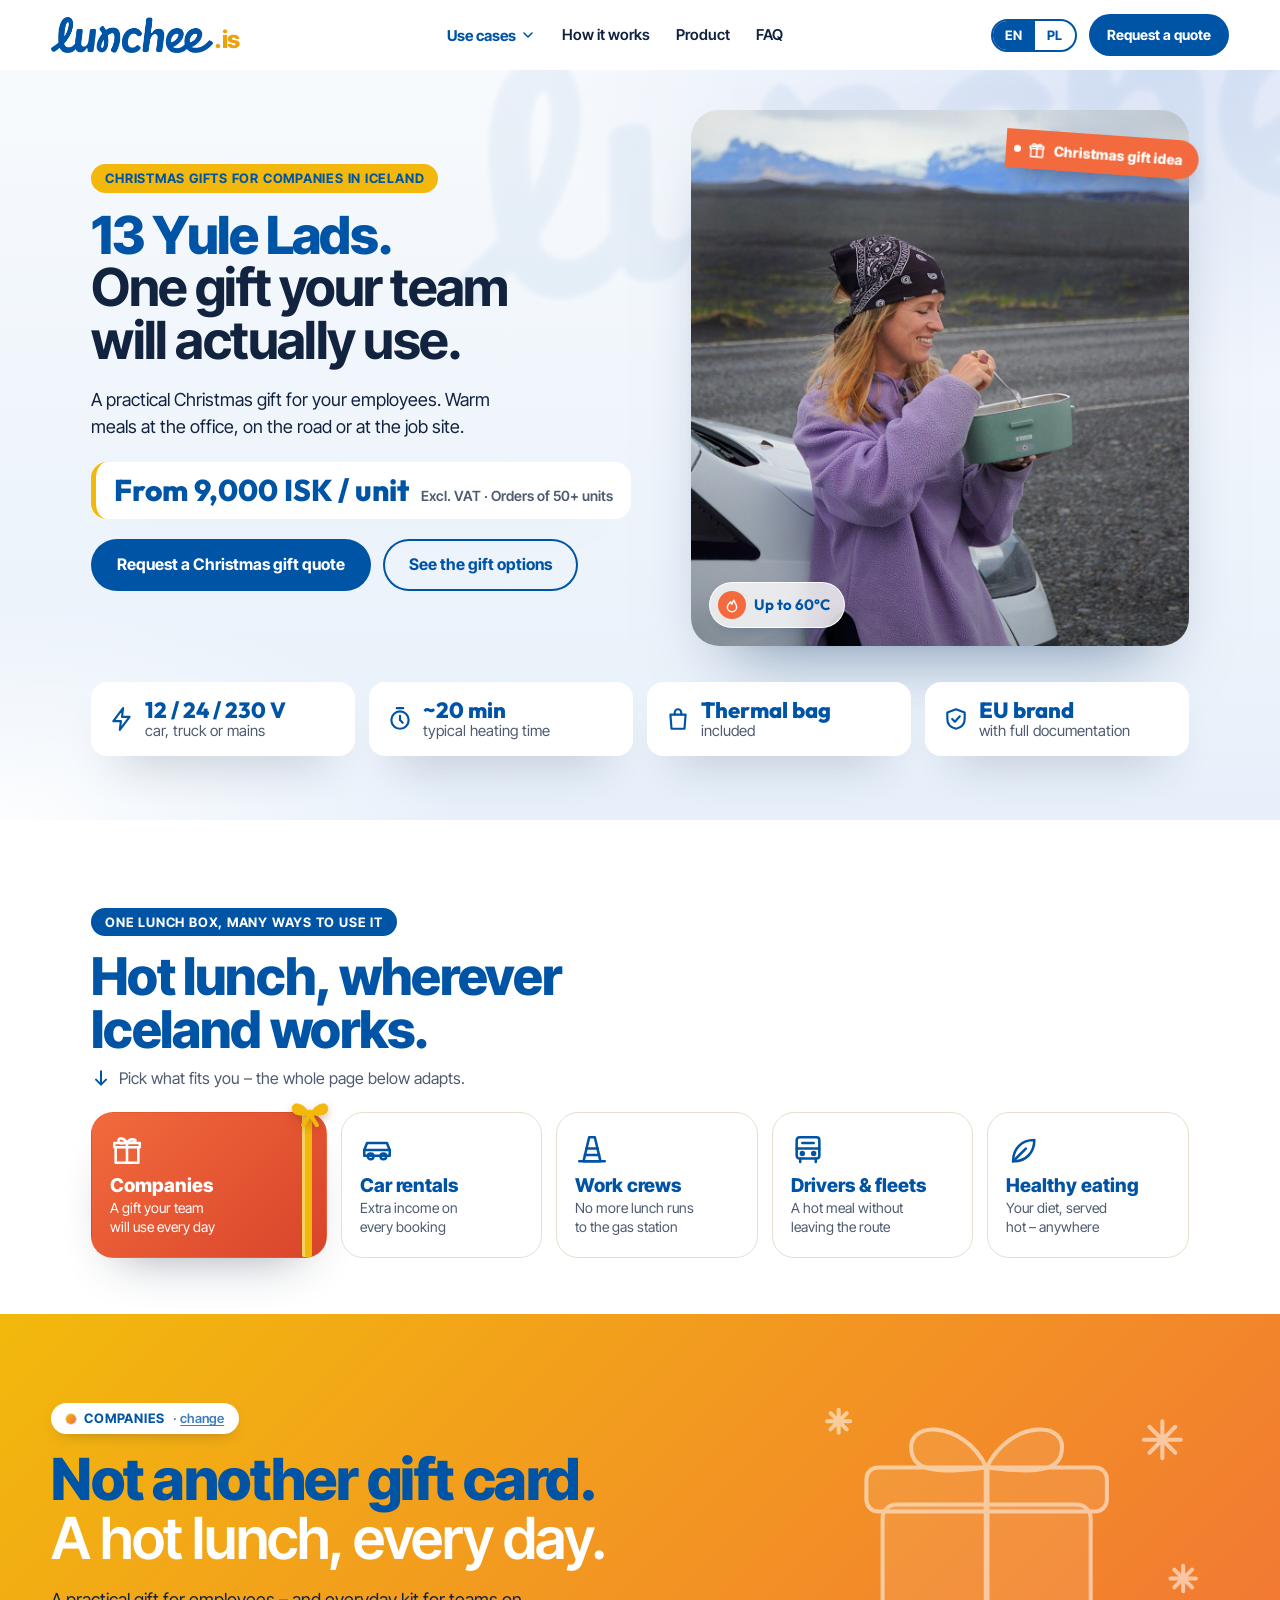
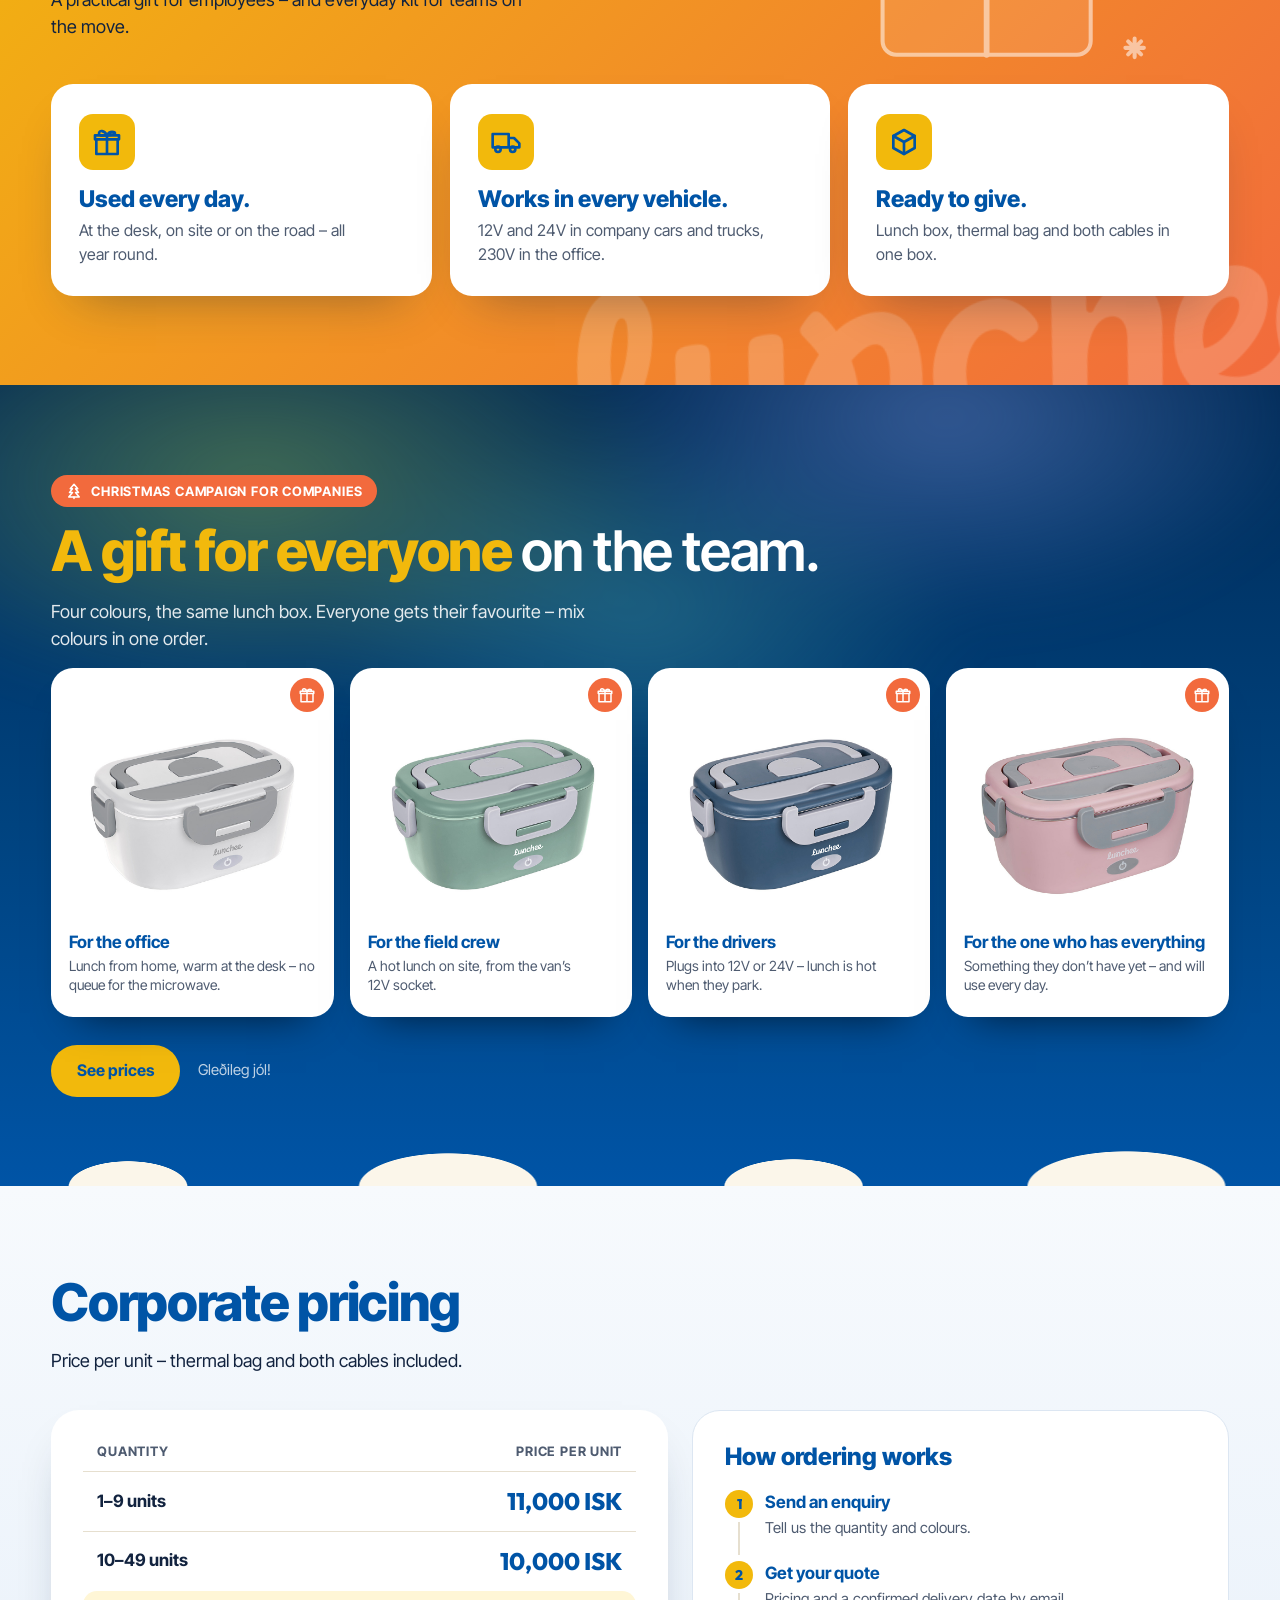
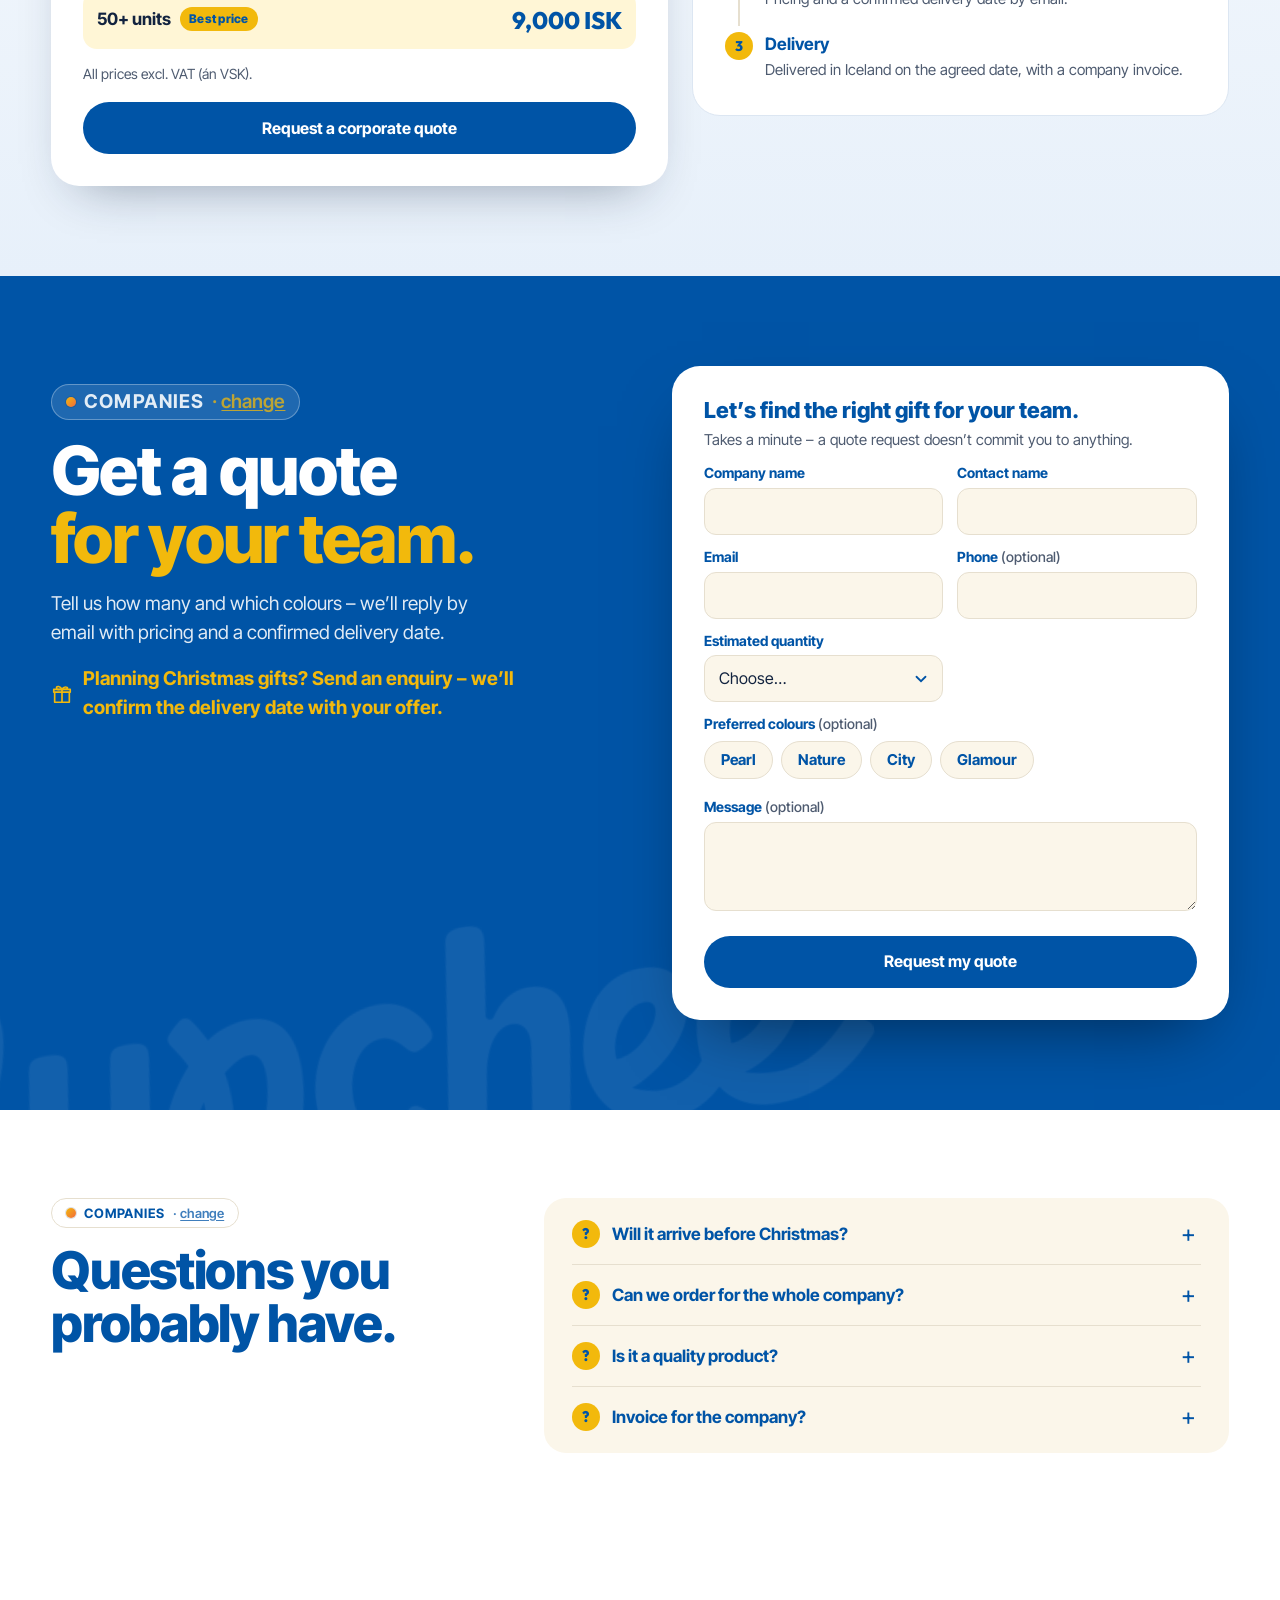
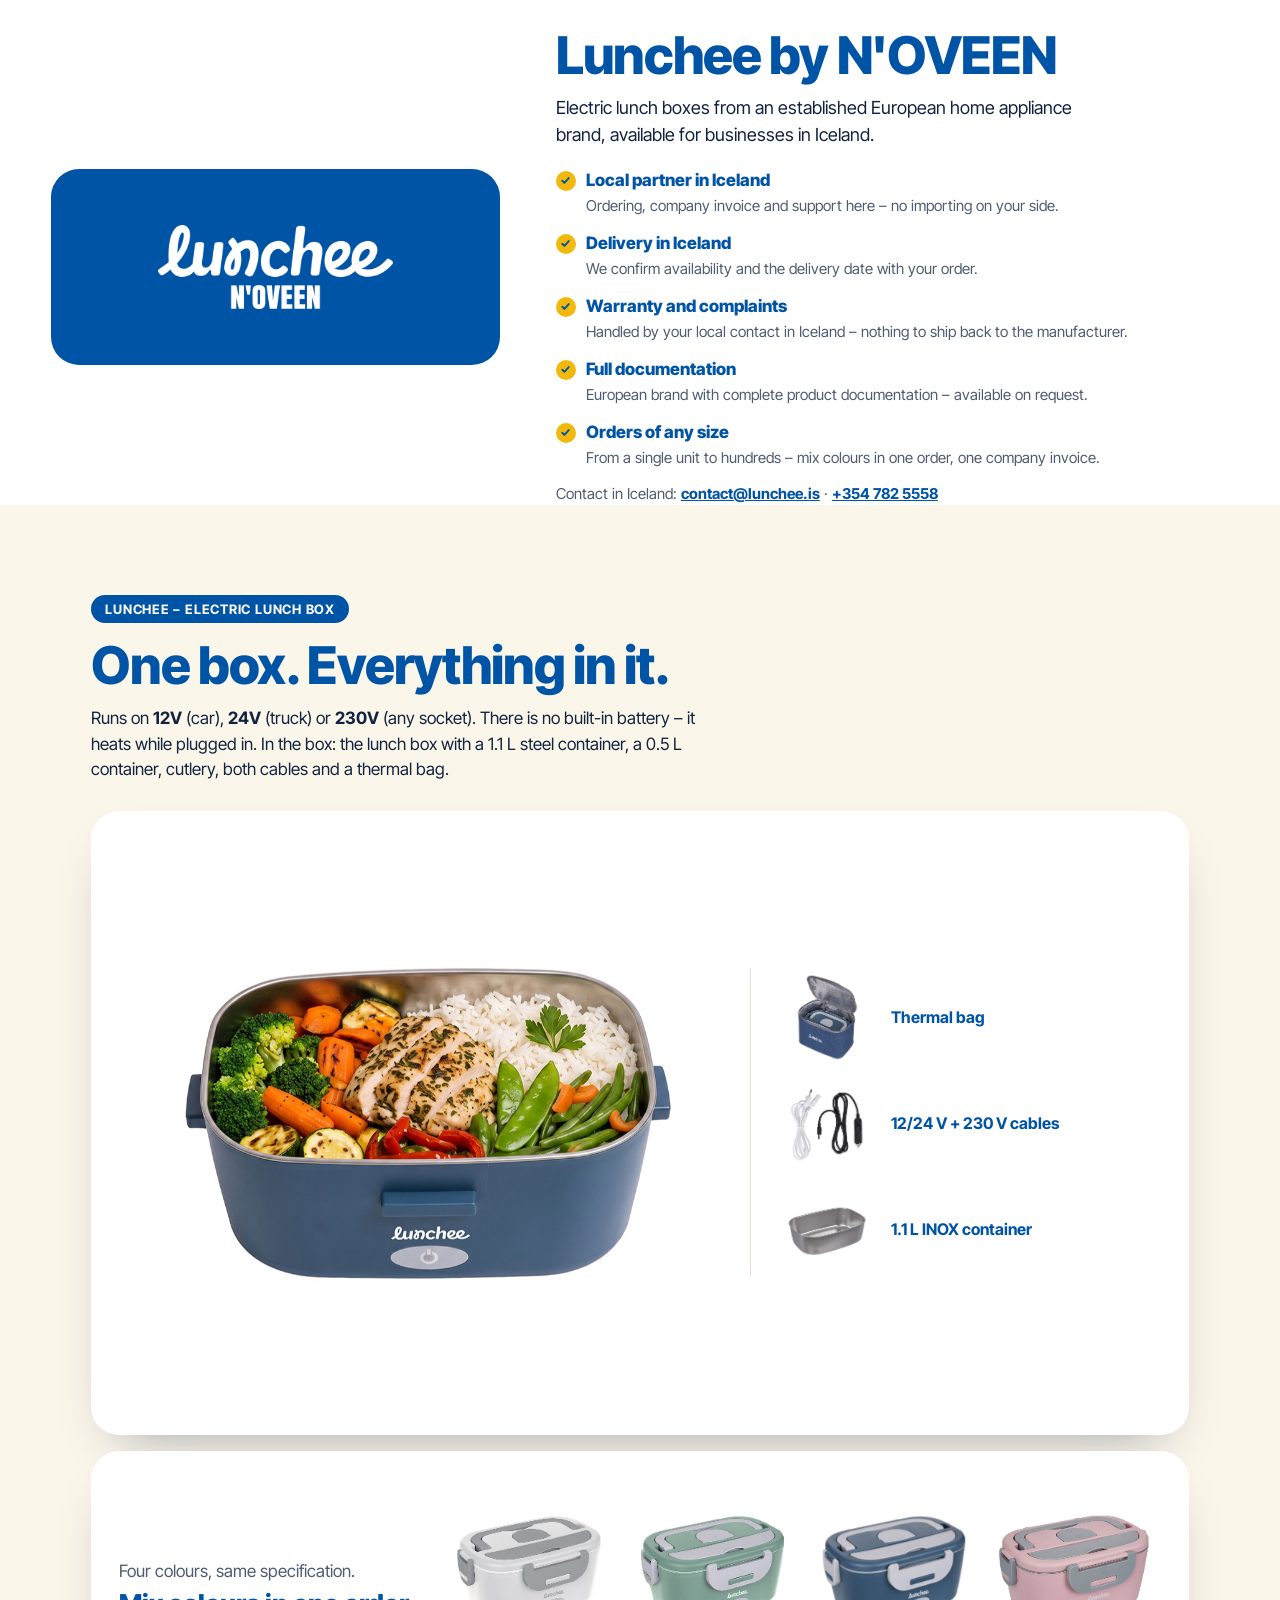
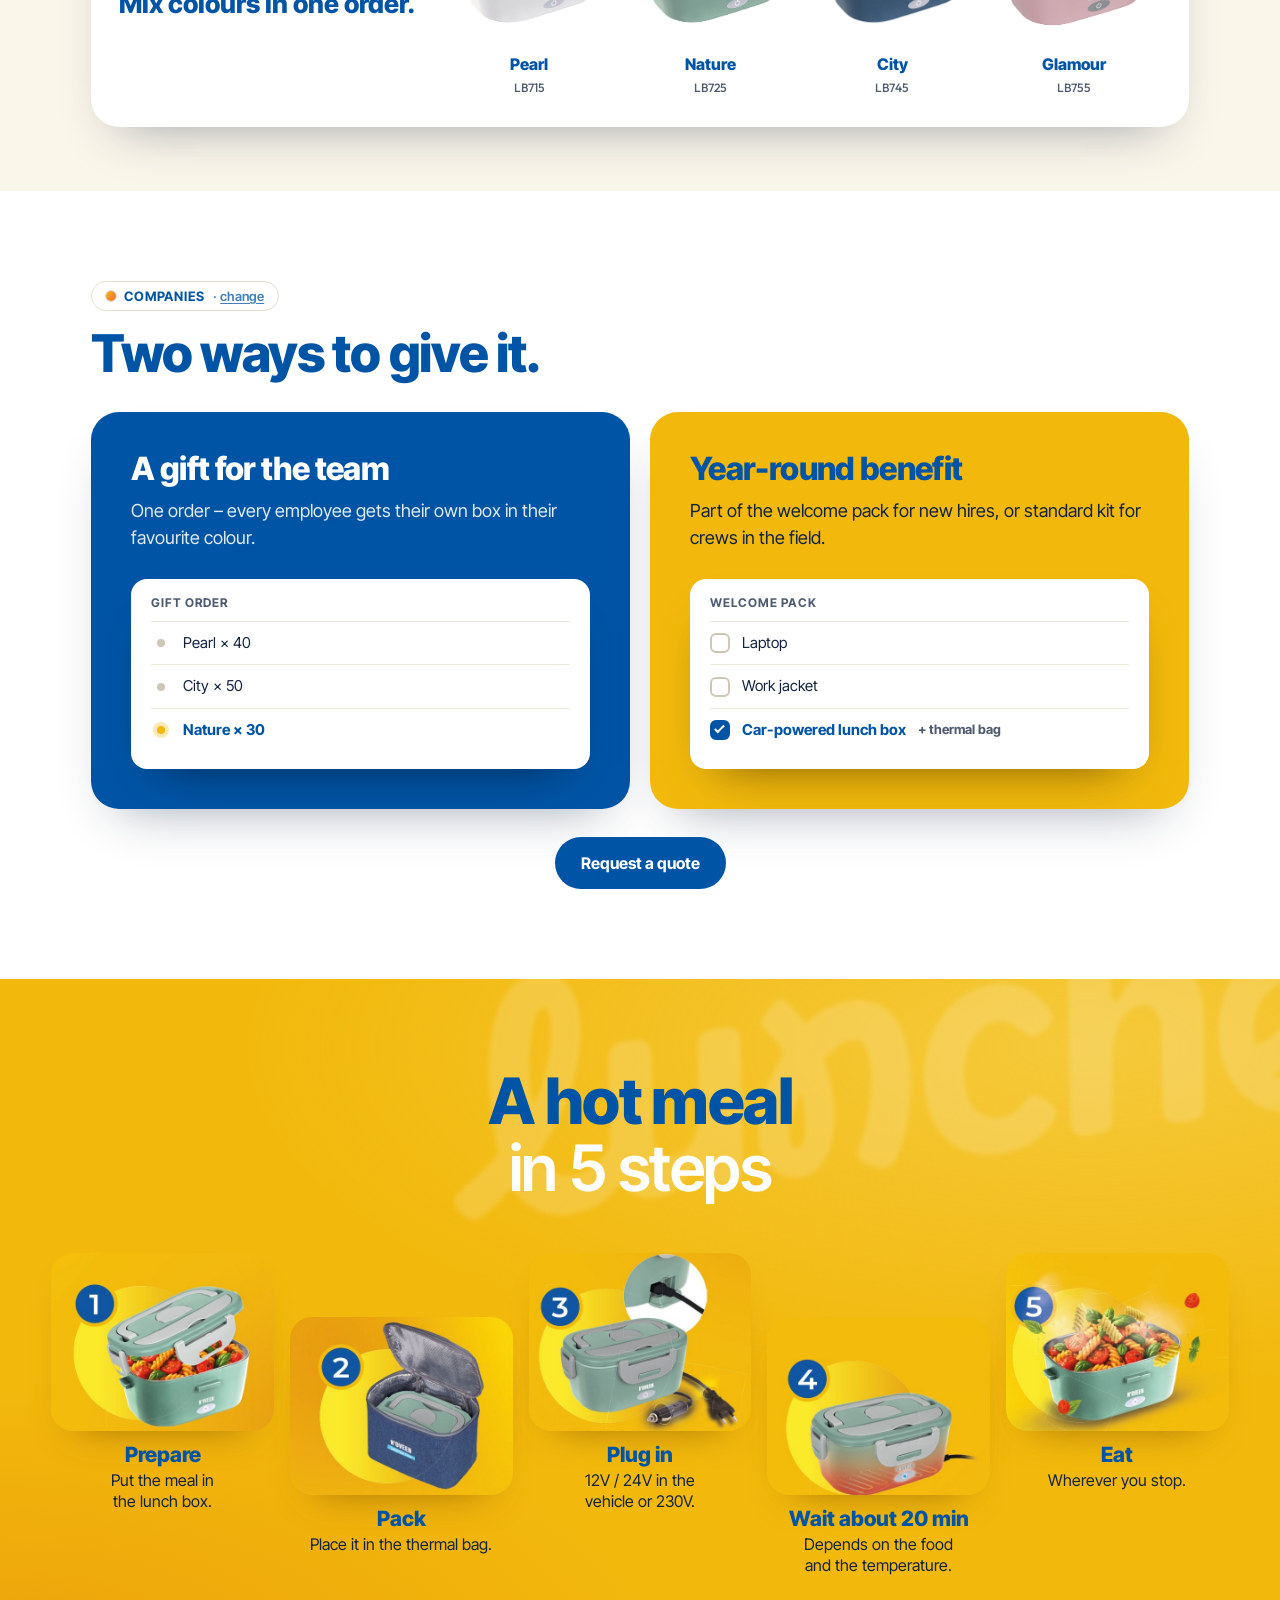
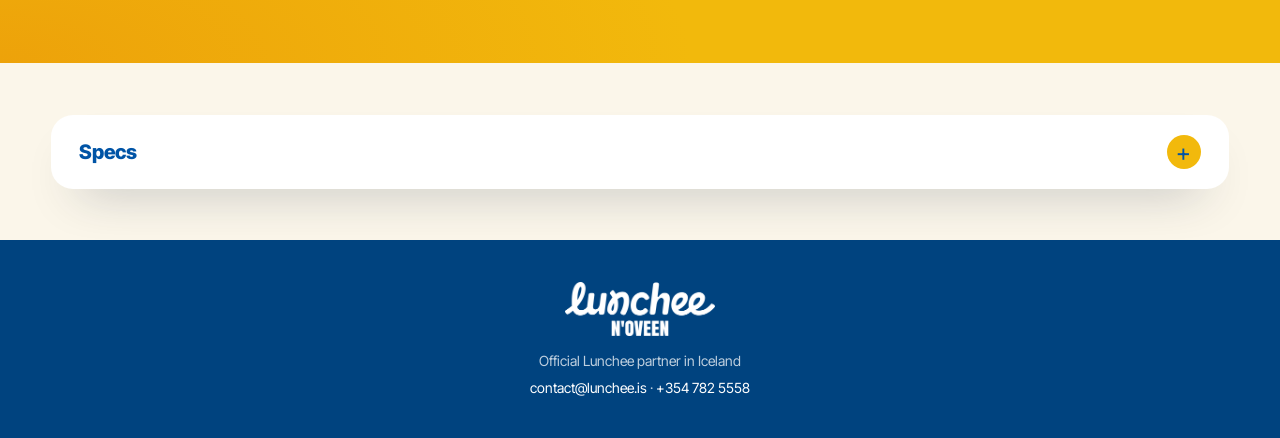
==== index.html @ 24dbe2d9 "Companies sales fixes V3: own hero with price, pricing table + ordering steps, quote form, shorter s" ====
<!doctype html>
<html lang="en">
<head>
<meta charset="utf-8">
<meta name="viewport" content="width=device-width, initial-scale=1, viewport-fit=cover">
<title>Lunchee Iceland – Hot meals. Wherever work takes you.</title>
<meta name="description" content="Electric lunch boxes for people on the move. Plug into your car, truck or a regular power socket – a warm meal without a microwave. For car rentals, work crews, fleets and companies in Iceland.">
<meta property="og:type" content="website">
<meta property="og:site_name" content="Lunchee.is">
<meta property="og:title" content="Lunchee Iceland – Hot meals. Wherever work takes you.">
<meta property="og:description" content="Electric lunch boxes for people on the move. Plug into your car, truck or a regular power socket – a warm meal without a microwave. For car rentals, work crews, fleets and companies in Iceland.">
<meta property="og:url" content="https://lunchee.is/">
<meta property="og:image" content="https://lunchee.is/assets/img/og-default.jpg">
<meta property="og:image:width" content="1200">
<meta property="og:image:height" content="630">
<meta name="twitter:card" content="summary_large_image">
<link rel="canonical" href="https://lunchee.is/">
<link rel="alternate" hreflang="en" href="https://lunchee.is/">
<link rel="alternate" hreflang="pl" href="https://lunchee.is/?lang=pl">
<link rel="alternate" hreflang="x-default" href="https://lunchee.is/">
<!-- Icelandic (hreflang="is") goes here once the IS translation is live -->
<!-- GA4: paste the Google tag (gtag.js) with the Measurement ID here. Events are already sent: cta_click, segment_select, generate_lead -->
<!-- The GitHub Pages test copy must not compete with lunchee.is in Google -->
<script>if (/github\.io$/.test(location.hostname)) { var m = document.createElement('meta'); m.name = 'robots'; m.content = 'noindex'; document.head.appendChild(m); }</script>
<meta name="theme-color" content="#FFFFFF">
<link rel="icon" href="assets/img/favicon.svg" type="image/svg+xml">
<link rel="preconnect" href="https://fonts.googleapis.com">
<link rel="preconnect" href="https://fonts.gstatic.com" crossorigin>
<link href="https://fonts.googleapis.com/css2?family=Inter+Tight:wght@400..800&family=Outfit:wght@500..800&display=swap" rel="stylesheet">
<link rel="stylesheet" href="css/style.css?v=20261029-2">
</head>
<body>

<!-- 1 · HEADER -->
<header class="nav" id="nav">
  <a href="#top" class="nav__logo" aria-label="Lunchee.is – top of page"><img src="assets/img/lunchee-logo-blue.png" alt="Lunchee" width="640" height="142"><span class="nav__tld notranslate" translate="no" aria-hidden="true">.is</span></a>
  <nav class="menu" id="menu" aria-label="Main">
    <div class="menu__drop">
      <button type="button" class="menu__btn" aria-expanded="false" aria-controls="menu-uses"><span data-i18n="nav.uses">Use cases</span><svg viewBox="0 0 24 24" aria-hidden="true"><path d="m6 9 6 6 6-6"/></svg></button>
      <ul class="menu__list" id="menu-uses">
        <li><a href="rentals" data-go-aud="rentals"><svg class="ico" viewBox="0 0 24 24" aria-hidden="true"><path d="M3 16v-4l2-5h14l2 5v4z"/><path d="M3 12h18"/><circle cx="7.5" cy="16.5" r="2"/><circle cx="16.5" cy="16.5" r="2"/></svg><span data-i18n="who.rentals">Car rentals</span></a></li>
        <li><a href="crews" data-go-aud="crews"><svg class="ico" viewBox="0 0 24 24" aria-hidden="true"><path d="M10 3h4l4 17H6z"/><path d="M8 11h8M7 15.5h10M3 20h18"/></svg><span data-i18n="who.crews">Work crews</span></a></li>
        <li><a href="drivers" data-go-aud="drivers"><svg class="ico" viewBox="0 0 24 24" aria-hidden="true"><rect x="4" y="3" width="16" height="15" rx="2"/><path d="M4 11h16M8 7h8"/><circle cx="8" cy="14.5" r="1"/><circle cx="16" cy="14.5" r="1"/><path d="M6.5 18v2.5M17.5 18v2.5"/></svg><span data-i18n="who.drivers">Drivers &amp; fleets</span></a></li>
        <li><a href="companies" data-go-aud="companies"><svg class="ico" viewBox="0 0 24 24" aria-hidden="true"><path d="M4 10h16v11H4zM3 7h18v3H3zM12 7v14"/><path d="M12 7c-2-4-6-4-6-1.5S9 7 12 7c3 0 6-.5 6-1.5S14 3 12 7z"/></svg><span data-i18n="who.companies">Companies</span></a></li>
        <li><a href="diet" data-go-aud="diet"><svg class="ico" viewBox="0 0 24 24" aria-hidden="true"><path d="M5 20c0-9 6-15 15-15 0 9-6 15-15 15z"/><path d="M5 20 14 11"/></svg><span data-i18n="who.diet">Healthy eating</span></a></li>
      </ul>
    </div>
    <a class="menu__link" href="#steps" data-i18n="nav.how">How it works</a>
    <a class="menu__link" href="#product" data-i18n="nav.product">Product</a>
    <a class="menu__link" href="#faq" data-i18n="nav.faq">FAQ</a>
    <div class="lang lang--menu notranslate" translate="no" role="group" aria-label="Language">
      <button type="button" data-lang="en" aria-pressed="true">EN</button>
      <button type="button" data-lang="pl" aria-pressed="false">PL</button>
      <button type="button" data-lang="is" aria-pressed="false">IS</button>
    </div>
  </nav>
  <div class="nav__right">
    <div class="lang lang--bar notranslate" translate="no" role="group" aria-label="Language">
      <button type="button" data-lang="en" aria-pressed="true">EN</button>
      <button type="button" data-lang="pl" aria-pressed="false">PL</button>
      <button type="button" data-lang="is" aria-pressed="false">IS</button>
    </div>
    <a class="btn btn--small" href="#contact" data-cta>Request partner offer</a>
    <button type="button" class="burger" aria-expanded="false" aria-controls="menu" aria-label="Menu"><span></span></button>
  </div>
</header>

<main id="top">

  <!-- Christmas gift bar (other versions, until 24 December) -->
  <a class="xbar" href="#contact" data-xbar data-track="xmas_bar" hidden><svg class="ico" viewBox="0 0 24 24" aria-hidden="true"><path d="M4 10h16v11H4zM3 7h18v3H3zM12 7v14"/><path d="M12 7c-2-4-6-4-6-1.5S9 7 12 7c3 0 6-.5 6-1.5S14 3 12 7z"/></svg><span data-xbar-text></span><b><span data-xbar-link></span> →</b></a>

  <!-- 2 · HERO (shared) -->
  <div class="hero-wrap brand-bg glow">
  <section class="hero">
    <div class="hero__copy">
      <p class="eyebrow reveal-load" style="--d:0" data-i18n="hero.tagline">Land of fire and ice. Now with hot lunch.</p>
      <h1 class="hero__title">
        <span class="line reveal-load" style="--d:1" data-i18n="hero.h1">Hot meals.</span>
        <span class="line line--hot reveal-load" style="--d:2" data-i18n="hero.h2">Wherever work takes you.</span>
      </h1>
      <p class="hero__sub reveal-load" style="--d:3" data-i18n="hero.sub">Electric lunch boxes for people on the move. Plug into your car, truck or a regular power socket. <strong>Enjoy a warm meal without a microwave.</strong></p>
      <!-- Price line: companies only (see "hero" in content.js) -->
      <p class="hero__price reveal-load" style="--d:4" data-hero-price hidden></p>
      <div class="hero__actions reveal-load" style="--d:4"><a class="btn" href="#contact" data-to-form data-track="hero_business_pricing" data-i18n="hero.cta">Get business pricing</a><a class="btn btn--ghost" href="#steps" data-track="hero_how_it_works" data-hero-cta2 data-i18n="hero.cta2">See how it works</a></div>
    </div>
    <figure class="hero__photo reveal-load" style="--d:2">
      <!-- Gimmie the Trip expedition photo -->
      <img src="assets/img/hero-iceland.jpg" alt="Traveller eating a hot meal from the lunch box next to her car on an Icelandic road" data-i18n-alt="hero.alt" width="1080" height="1350" fetchpriority="high">
      <span class="gift-tag" data-xmas-tag hidden></span>
      <div class="badges">
        <span class="badge badge--heat"><svg viewBox="0 0 24 24" aria-hidden="true"><path d="M12 22a7 7 0 0 0 7-7c0-4-3-6-4-10-2 2-3 4-3 6-1-1-2-2-2-4-3 3-5 5-5 8a7 7 0 0 0 7 7z"/></svg><span data-i18n="badge.heat">Up to 60°C</span></span>
      </div>
    </figure>
    <ul class="facts reveal-load" style="--d:5">
      <li><svg class="ico" viewBox="0 0 24 24" aria-hidden="true"><path d="M13 2 4 14h7l-1 8 9-12h-7z"/></svg><b>12 / 24 / 230 V</b><span data-i18n="stats.1">car, truck or mains</span></li>
      <li><svg class="ico" viewBox="0 0 24 24" aria-hidden="true"><circle cx="12" cy="13" r="8"/><path d="M12 9v4l2.5 2.5M9 2h6"/></svg><b>~20 min</b><span data-i18n="stats.2">typical heating time</span></li>
      <li><svg class="ico" viewBox="0 0 24 24" aria-hidden="true"><path d="M5 8h14l-1 13H6z"/><path d="M9 8V6a3 3 0 0 1 6 0v2"/></svg><b data-i18n="stats.3b">Thermal bag</b><span data-i18n="stats.3">included</span></li>
      <li><svg class="ico" viewBox="0 0 24 24" aria-hidden="true"><path d="M12 3 4 6v6c0 5 3.5 8 8 9 4.5-1 8-4 8-9V6z"/><path d="m8.5 12 2.5 2.5 4.5-5"/></svg><b data-i18n="stats.4b">EU brand</b><span data-i18n="stats.4">with full documentation</span></li>
    </ul>
  </section>
  </div>

  <!-- 3 · WHO ARE YOU? (shared) -->
  <section class="who" id="who" aria-labelledby="who-h">
    <p class="eyebrow" data-i18n="who.eyebrow">One lunch box, many ways to use it</p>
    <h2 id="who-h" data-i18n="who.h">Hot lunch, wherever Iceland works.</h2>
    <p class="who__hint"><svg viewBox="0 0 24 24" aria-hidden="true"><path d="M12 4v16m0 0-6-6m6 6 6-6"/></svg><span data-i18n="who.hint">Pick what fits you – the whole page below adapts.</span></p>
    <div class="tiles" id="tabs" role="group" aria-labelledby="who-h">
      <a class="tile" href="rentals" data-aud="rentals" aria-pressed="true">
        <svg class="ico" viewBox="0 0 24 24" aria-hidden="true"><path d="M3 16v-4l2-5h14l2 5v4z"/><path d="M3 12h18"/><circle cx="7.5" cy="16.5" r="2"/><circle cx="16.5" cy="16.5" r="2"/></svg>
        <b data-i18n="who.rentals">Car rentals</b><span data-i18n="who.rentals.s">Extra income on every booking</span><em class="tile__short" data-i18n="who.rentals.short">Rentals</em>
      </a>
      <a class="tile" href="crews" data-aud="crews" aria-pressed="false">
        <svg class="ico" viewBox="0 0 24 24" aria-hidden="true"><path d="M10 3h4l4 17H6z"/><path d="M8 11h8M7 15.5h10M3 20h18"/></svg>
        <b data-i18n="who.crews">Work crews</b><span data-i18n="who.crews.s">No more lunch runs to the gas station</span><em class="tile__short" data-i18n="who.crews.short">Crews</em>
      </a>
      <a class="tile" href="drivers" data-aud="drivers" aria-pressed="false">
        <svg class="ico" viewBox="0 0 24 24" aria-hidden="true"><rect x="4" y="3" width="16" height="15" rx="2"/><path d="M4 11h16M8 7h8"/><circle cx="8" cy="14.5" r="1"/><circle cx="16" cy="14.5" r="1"/><path d="M6.5 18v2.5M17.5 18v2.5"/></svg>
        <b data-i18n="who.drivers">Drivers &amp; fleets</b><span data-i18n="who.drivers.s">A hot meal without leaving the route</span><em class="tile__short" data-i18n="who.drivers.short">Drivers</em>
      </a>
      <a class="tile tile--gift" href="companies" data-aud="companies" aria-pressed="false">
        <span class="gift__ribbon" aria-hidden="true"></span>
        <svg class="gift__bow" viewBox="0 0 64 40" aria-hidden="true"><path d="M32 22C24 6 6 2 6 14s18 10 26 8zM32 22c8-16 26-20 26-8s-18 10-26 8z"/><path d="M32 22 22 38M32 22l10 16" stroke-width="6" stroke-linecap="round"/><circle cx="32" cy="22" r="6"/></svg>
        <svg class="ico" viewBox="0 0 24 24" aria-hidden="true"><path d="M4 10h16v11H4zM3 7h18v3H3zM12 7v14"/><path d="M12 7c-2-4-6-4-6-1.5S9 7 12 7c3 0 6-.5 6-1.5S14 3 12 7z"/></svg>
        <b data-i18n="who.companies">Companies</b><span data-i18n="who.companies.s">A gift your team will use every day</span><em class="tile__short" data-i18n="who.companies.short">Companies</em>
      </a>
      <a class="tile" href="diet" data-aud="diet" aria-pressed="false">
        <svg class="ico" viewBox="0 0 24 24" aria-hidden="true"><path d="M5 20c0-9 6-15 15-15 0 9-6 15-15 15z"/><path d="M5 20 14 11"/></svg>
        <b data-i18n="who.diet">Healthy eating</b><span data-i18n="who.diet.s">Your diet, served hot – anywhere</span><em class="tile__short" data-i18n="who.diet.short">Diet</em>
      </a>
      <a class="tile" href="stores" data-aud="stores" aria-pressed="false" data-unlisted hidden>
        <svg class="ico" viewBox="0 0 24 24" aria-hidden="true"><path d="M3 9 5 4h14l2 5"/><path d="M3 9a3 3 0 0 0 6 0 3 3 0 0 0 6 0 3 3 0 0 0 6 0"/><path d="M5 11.5V20h14v-8.5M10 20v-5h4v5"/></svg>
        <b data-i18n="who.stores">Stores</b><span data-i18n="who.stores.s">Stock a product Icelanders need</span><em class="tile__short" data-i18n="who.stores.short">Stores</em>
      </a>
    </div>
  </section>

  <!-- 4 · WHY IT'S FOR YOU (dynamic) -->
  <section class="why glow" id="why"><div class="why__inner" data-dyn="why" aria-live="polite"></div></section>

  <!-- 5 · HOW YOU USE IT (dynamic) -->
  <section class="how section" id="how" data-dyn="how"></section>

  <!-- 5b · CHRISTMAS GIFT CAMPAIGN (stores only, test version) -->
  <section class="xmas" id="xmas" data-dyn="xmas" hidden></section>

  <!-- 5d · CORPORATE PRICING + how ordering works (companies only) -->
  <section class="pricing" id="pricing" data-dyn="pricing" hidden></section>

  <!-- 5c · WHY LUNCHEE? (shared, 3 benefits) -->
  <section class="benefits section" id="benefits" aria-labelledby="benefits-h">
    <h2 id="benefits-h" class="reveal" data-i18n="ben.h">Why Lunchee?</h2>
    <ul class="benefits__list">
      <li class="reveal"><svg class="ico" viewBox="0 0 24 24" aria-hidden="true"><circle cx="12" cy="12" r="9"/><path d="M12 7v5l3 3"/></svg><h3 data-i18n="ben.1">Save time</h3><p data-i18n="ben.1s">Fewer stops just to find something warm to eat.</p></li>
      <li class="reveal"><svg class="ico" viewBox="0 0 24 24" aria-hidden="true"><path d="M5 20c0-9 6-15 15-15 0 9-6 15-15 15z"/><path d="M5 20 14 11"/></svg><h3 data-i18n="ben.2">Eat better</h3><p data-i18n="ben.2s">Bring your own meals, wherever the day takes you.</p></li>
      <li class="reveal"><svg class="ico" viewBox="0 0 24 24" aria-hidden="true"><path d="M13 2 4 14h7l-1 8 9-12h-7z"/></svg><h3 data-i18n="ben.3">Stay flexible</h3><p data-i18n="ben.3s">12V, 24V or 230V. No microwave needed.</p></li>
    </ul>
  </section>

  <!-- 6 · PRODUCT (shared) -->
  <section class="product" id="product">
    <div class="product__inner">
      <p class="eyebrow reveal" data-i18n="product.eyebrow">Lunchee – electric lunch box</p>
      <h2 class="reveal" data-i18n="product.h">One box. Everything in it.</h2>
      <p class="product__lead reveal" data-i18n="product.lead">Runs on <b>12V</b> (car), <b>24V</b> (truck) or <b>230V</b> (any socket). There is no built-in battery – it heats while plugged in. In the box: the lunch box with a 1.1&nbsp;L steel container, a 0.5&nbsp;L container, cutlery, both cables and a thermal bag.</p>

      <!-- TODO: swap for one packshot of the whole kit (open box with food + thermal bag + cables + cutlery) when available -->
      <figure class="kit reveal">
        <img class="kit__main" src="assets/img/meal.jpg" alt="Open lunch box with a hot meal" data-i18n-alt="product.alt" width="900" height="900">
        <figcaption class="kit__parts">
          <span><img src="assets/img/bag.jpg" alt="" width="900" height="900"><i data-i18n="kit.bag">Thermal bag</i></span>
          <span><img src="assets/img/cables.jpg" alt="" width="900" height="900"><i data-i18n="kit.cables">12/24 V + 230 V cables</i></span>
          <span><img src="assets/img/inox.jpg" alt="" width="900" height="900"><i data-i18n="kit.inox">1.1 L INOX container</i></span>
        </figcaption>
      </figure>

      <div class="colours reveal">
        <p data-i18n="colours.p">Four colours, same specification. <b>Mix colours in one order.</b></p>
        <ul>
          <li><img src="assets/img/pearl.jpg" alt="" width="900" height="900"><b>Pearl</b><small>LB715</small></li>
          <li><img src="assets/img/nature.jpg" alt="" width="900" height="900"><b>Nature</b><small>LB725</small></li>
          <li><img src="assets/img/city.jpg" alt="" width="900" height="900"><b>City</b><small>LB745</small></li>
          <li><img src="assets/img/glamour.jpg" alt="" width="900" height="900"><b>Glamour</b><small>LB755</small></li>
        </ul>
      </div>

    </div>
  </section>

  <!-- 6b · 5 STEPS (graphics from the N'OVEEN leaflet) -->
  <section class="steps5 brand-bg glow" id="steps">
    <div class="steps5__inner">
      <h2 class="steps5__title reveal" data-i18n="steps.h"><b>A hot meal</b> in 5 steps</h2>
      <ol class="steps5__list">
        <li class="reveal"><img src="assets/img/step-1.jpg" alt="" width="500" height="400" loading="lazy"><b data-i18n="steps.1">Prepare</b><span data-i18n="steps.1s">Put the meal in the lunch box.</span></li>
        <li class="reveal"><img src="assets/img/step-2.jpg" alt="" width="500" height="400" loading="lazy"><b data-i18n="steps.2">Pack</b><span data-i18n="steps.2s">Place it in the thermal bag.</span></li>
        <li class="reveal"><img src="assets/img/step-3.jpg" alt="" width="500" height="400" loading="lazy"><b data-i18n="steps.3">Plug in</b><span data-i18n="steps.3s">12V / 24V in the vehicle or 230V.</span></li>
        <li class="reveal"><img src="assets/img/step-4.jpg" alt="" width="500" height="400" loading="lazy"><b data-i18n="steps.4">Wait about 20 min</b><span data-i18n="steps.4s">Depends on the food and the temperature.</span></li>
        <li class="reveal"><img src="assets/img/step-5.jpg" alt="" width="500" height="400" loading="lazy"><b data-i18n="steps.5">Eat</b><span data-i18n="steps.5s">Wherever you stop.</span></li>
      </ol>

    </div>
  </section>

  <!-- 6c · SPECS -->
  <section class="specs-wrap" id="specs">
      <details class="specs reveal">
        <summary data-i18n="specs.h">Specs</summary>
        <div class="specs__body">
          <table>
            <tbody>
              <tr><th data-i18n="specs.power">Power supply</th><td data-i18n="specs.power.v">12 V car / 24 V truck / 230 V mains</td></tr>
              <tr><th data-i18n="specs.watt">Power</th><td>60 W</td></tr>
              <tr><th data-i18n="specs.heat">Heating</th><td data-i18n="specs.heat.v">up to 60°C, typically about 20 min (depends on the food and the temperature)</td></tr>
              <tr><th data-i18n="specs.batt">Battery</th><td data-i18n="specs.batt.v">None – works while plugged in</td></tr>
              <tr><th data-i18n="specs.main">Main container</th><td data-i18n="specs.main.v">1.1 L stainless steel (INOX), removable</td></tr>
              <tr><th data-i18n="specs.extra">Extra container</th><td data-i18n="specs.extra.v">0.5 L with lid</td></tr>
              <tr><th data-i18n="specs.dim">Dimensions</th><td data-i18n="specs.dim.v">23 × 16 × 10.5 cm</td></tr>
              <tr><th data-i18n="specs.weight">Weight</th><td data-i18n="specs.weight.v">0.63 kg</td></tr>
              <tr><th data-i18n="specs.mat">Materials</th><td data-i18n="specs.mat.v">BPA-free</td></tr>
              <tr><th data-i18n="specs.dish">Dishwasher safe</th><td data-i18n="specs.dish.v">Yes (containers)</td></tr>
            </tbody>
          </table>
          <div>
            <h4 data-i18n="specs.box">In the box</h4>
            <p data-i18n="specs.box.v">Lunch box with 1.1 L INOX container · 0.5 L container with lid · metal spoon and fork · 230 V cable · 12/24 V car cable · thermal bag.</p>
            <h4 data-i18n="specs.know">Good to know</h4>
            <p data-i18n="specs.know.v">Heating time depends on the meal and outside temperature – food from the fridge on a cold day needs a bit longer. Keep the vent open while heating. Never switch it on empty.</p>
          </div>
        </div>
      </details>
  </section>

  <!-- 6d · TRUST: who is behind it -->
  <section class="trust" id="trust" aria-labelledby="trust-h">
    <div class="trust__inner">
      <div class="trust__brand reveal">
        <img src="assets/img/lunchee-logo-white-noveen.png" alt="Lunchee by N'OVEEN" width="640" height="230" loading="lazy">
      </div>
      <div class="trust__copy reveal">
        <h2 id="trust-h">Lunchee by N'OVEEN</h2>
        <p data-i18n="trust.p">Electric lunch boxes from an established European home appliance brand, available for businesses in Iceland.</p>
        <ul class="trust__list">
          <li><b data-i18n="trust.1">Local partner in Iceland</b><span data-i18n="trust.1s">Ordering, company invoice and support here – no importing on your side.</span></li>
          <li><b data-i18n="trust.2">Delivery in Iceland</b><span data-i18n="trust.2s">We confirm availability and the delivery date with your order.</span></li>
          <li><b data-i18n="trust.3">Warranty and complaints</b><span data-i18n="trust.3s">Handled by your local contact in Iceland – nothing to ship back to the manufacturer.</span></li>
          <li><b data-i18n="trust.4">Full documentation</b><span data-i18n="trust.4s">European brand with complete product documentation – available on request.</span></li>
          <li><b data-i18n="trust.5">Orders of any size</b><span data-i18n="trust.5s">From a single unit to hundreds – mix colours in one order, one company invoice.</span></li>
        </ul>
        <!-- TODO: Icelandic seller details (company name, kennitala, address) once the ehf. is registered; then sales@lunchee.is -->
        <p class="trust__contact"><span data-i18n="trust.contact">Contact in Iceland:</span> <a href="mailto:contact@lunchee.is">contact@lunchee.is</a> · <a href="tel:+3547825558">+354 782 5558</a></p>
      </div>
    </div>
    <!-- Real photos of Lunchee in Iceland (vehicles, field work) go here: remove "hidden" and add <img> tags. No made-up reviews. -->
    <div class="trust__photos" hidden></div>
  </section>

  <!-- 7 · QUESTIONS (dynamic) -->
  <section class="faq" id="faq"><div class="faq__inner" data-dyn="faq"></div></section>

  <!-- 8 · CTA + FORM (dynamic heading + extra fields) -->
  <section class="cta glow" id="contact">
    <div class="cta__inner">
      <div class="cta__copy reveal" data-dyn="cta"></div>
      <form class="form reveal" name="lunchee-offer" method="post" action="https://formsubmit.co/contact@lunchee.is">
        <div class="form__head">
          <h3 data-ui="formH">Let's find the right Lunchee solution for your business.</h3>
          <p data-ui="formP">Tell us a little about your needs – we'll send you pricing, availability and terms of cooperation.</p>
        </div>
        <input type="hidden" name="_subject" value="Lunchee Iceland: new offer request (rentals)">
        <input type="hidden" name="_template" value="table">
        <input type="hidden" name="source" value="">
        <input type="hidden" name="landing_page" value="">
        <input type="hidden" name="cta" value="">
        <input type="hidden" name="campaign" value="">
        <input type="hidden" name="colours" value="">
        <p class="form__hp"><label>Leave empty <input name="_honey" tabindex="-1" autocomplete="off"></label></p>
        <div class="form__grid">
          <label class="f-name"><span data-ui="name">Name</span><input name="name" required autocomplete="name"></label>
          <label class="f-company"><span><span data-ui="company">Company</span> <i class="opt" data-ui="optional" data-company-opt hidden>(optional)</i></span><input name="company" required autocomplete="organization"></label>
          <label><span data-ui="email">Email</span><input name="email" type="email" required autocomplete="email"></label>
          <label><span><span data-ui="phone">Phone</span> <i class="opt" data-ui="optional">(optional)</i></span><input name="phone" type="tel" autocomplete="tel"></label>
          <label data-f-segment><span data-ui="interested">Interested in</span><select name="segment" data-segment></select></label>
          <label data-f-qty><span><span data-ui="quantity">Estimated quantity</span> <i class="opt" data-ui="optional">(optional)</i></span><input name="quantity" type="text" inputmode="numeric" data-ui-ph="quantityPh" placeholder="e.g. 20"></label>
          <!-- Companies quote form: quantity as a range (required) + colours -->
          <label data-f-qty-range hidden><span data-ui="quantity">Estimated quantity</span><select name="quantity" data-qty-range disabled></select></label>
        </div>
        <fieldset class="choice form__full" data-f-colours hidden disabled>
          <legend><span data-ui="colours">Preferred colours</span> <i class="opt" data-ui="optional">(optional)</i></legend>
          <label><input type="checkbox" value="Pearl"><span>Pearl</span></label>
          <label><input type="checkbox" value="Nature"><span>Nature</span></label>
          <label><input type="checkbox" value="City"><span>City</span></label>
          <label><input type="checkbox" value="Glamour"><span>Glamour</span></label>
        </fieldset>
        <label class="form__full"><span><span data-ui="message">Message</span> <i class="opt" data-ui="optional">(optional)</i></span><textarea name="message" rows="3"></textarea></label>
        <p class="form__status" role="status" aria-live="polite"></p>
        <button type="submit" class="btn btn--block" data-submit>Get your business offer</button>
      </form>
    </div>
  </section>
</main>

<!-- 9 · FOOTER -->
<footer class="foot glow">
  <img src="assets/img/lunchee-logo-white-noveen.png" alt="Lunchee by N'OVEEN" width="640" height="230">
  <p data-i18n="foot.p">Official Lunchee partner in Iceland</p>
  <!-- TODO: replace with the new Lunchee company email + phone -->
  <p class="foot__contact"><a href="mailto:contact@lunchee.is">contact@lunchee.is</a> · <a href="tel:+3547825558">+354 782 5558</a></p>
</footer>

<script src="js/content.js?v=20261029-2" defer></script>
<script src="js/main.js?v=20261029-2" defer></script>
</body>
</html>
---- css/style.css ----
/* Lunchee Iceland — landing page
   Follows "Lunchee – kierunek wizualny marki" (brand visual direction):
   - main background #F2B90C, optional backgrounds #7693DF, #F26A3D, #BCDD3F
   - headlines: blue #0054A6 + white second line
   - main font Coolvetica (not on Google Fonts – Inter Tight stands in until the font files are added),
     numbers in Outfit
   Change brand values here only. */

:root {
  --yellow: #F2B90C;      /* main background */
  --yellow-2: #F5C93A;    /* lighter tone for the logo watermark / gradients */
  --yellow-deep: #EDA20A;
  --blue: #0054A6;        /* headlines, logo on light backgrounds */
  --blue-deep: #00437F;
  --sky: #7693DF;         /* optional backgrounds */
  --coral: #F26A3D;
  --lime: #BCDD3F;
  --mint: #A6D7A8;        /* healthy eating tab */
  --cream: #FBF6EA;       /* packaging panel */
  --ink: #12233F;
  --muted: #4E5B70;
  --line: #E6DFCF;
  --white: #FFFFFF;
  --ice-1: #F7FAFD;       /* "icy" hero background (top) */
  --ice-2: #E7F0FA;       /* "icy" hero background (bottom) */
  --radius: 22px;
  --gutter: 16px;
  --max: 1200px;
  --font: "Coolvetica", "Inter Tight", system-ui, -apple-system, "Segoe UI", sans-serif;
  --num: "Outfit", "Inter Tight", system-ui, sans-serif;
  --ease: cubic-bezier(.2, .7, .1, 1);
  --shadow: 0 24px 50px -28px rgba(18, 35, 63, .45);
  /* audience accent (section 4 background) – set per audience below */
  --aud: var(--yellow);
  /* lunch box colours */
  --c-pearl: #EDECE7; --c-nature: #8BAE9A; --c-city: #2D5476; --c-glamour: #E2B9B3;
}
html[data-aud="crews"] { --aud: var(--lime); }
html[data-aud="drivers"] { --aud: var(--sky); }
html[data-aud="stores"] { --aud: var(--lime); }
html[data-aud="diet"] { --aud: var(--mint); }
html[data-aud="companies"] { --aud: linear-gradient(135deg, var(--yellow) 0%, var(--coral) 100%); }
@media (min-width: 720px) { :root { --gutter: clamp(24px, 4vw, 56px); } }

*, *::before, *::after { box-sizing: border-box; }
html { -webkit-text-size-adjust: 100%; scroll-padding-top: 72px; }
@media (prefers-reduced-motion: no-preference) { html { scroll-behavior: smooth; } }
body { margin: 0; background: var(--white); color: var(--ink); font: 400 17px/1.5 var(--font); overflow-x: hidden; }
img { max-width: 100%; height: auto; display: block; }
a { color: inherit; }
h1, h2, h3, h4, p, figure { margin: 0; }
ul, ol { margin: 0; padding: 0; list-style: none; }
:focus-visible { outline: 3px solid var(--blue); outline-offset: 3px; border-radius: 6px; }

h1, h2 { font-weight: 800; letter-spacing: -0.025em; line-height: 1.02; text-wrap: balance; }
h3, h4, .btn, .tile, .badge, .eyebrow { text-wrap: balance; }
p, li, dd, .lead { text-wrap: pretty; }
dt, label, .facts li, .benefits p, .steps5__list li span, .steps5__list li small { text-wrap: balance; }
h2 { font-size: clamp(30px, 4.4vw, 52px); color: var(--blue); max-width: 20ch; }
h3 { font-size: 20px; font-weight: 700; line-height: 1.2; color: var(--blue); }
.tt-blue { color: var(--blue); }
.tt-white { color: var(--white); font-weight: 600; }
.accent { color: var(--yellow); }

/* small label – brand pill ("LUNCHOWANIE DZIŚ") */
.pill, .eyebrow {
  display: inline-flex; align-items: center; margin-bottom: 16px;
  padding: 7px 14px; border-radius: 999px; background: var(--blue); color: var(--white);
  font-size: 13px; font-weight: 700; letter-spacing: .06em; text-transform: uppercase; line-height: 1.1;
}
.pill--aud { gap: 8px; background: var(--white); color: var(--blue); border: 1.5px solid var(--line); }
.pill__dot { width: 10px; height: 10px; border-radius: 50%; background: var(--aud); box-shadow: 0 0 0 1px rgba(18, 35, 63, .15); flex: none; }
.pill__change { color: var(--blue); font-weight: 600; text-transform: none; letter-spacing: 0; text-decoration: underline; text-underline-offset: 2px; opacity: .75; }
.pill__change::before { content: "· "; display: inline-block; white-space: pre; text-decoration: none; }
.pill__change:hover { opacity: 1; }
.pill--on-color { border-color: transparent; box-shadow: 0 6px 16px -10px rgba(18, 35, 63, .5); }
.pill--on-dark { background: rgba(255, 255, 255, .12); border-color: rgba(255, 255, 255, .3); color: var(--white); }
.pill--on-dark .pill__change { color: var(--yellow); }
.lead { margin-top: 18px; font-size: 18px; color: var(--ink); max-width: 54ch; }

.section { padding: clamp(52px, 7vw, 96px) var(--gutter); max-width: var(--max); margin: 0 auto; }

.ico { width: 44px; height: 44px; flex: none; fill: none; stroke: var(--blue); stroke-width: 1.8; stroke-linecap: round; stroke-linejoin: round; }
/* brand icon tile: blue line icon on a small yellow square (rich content style) */
.ico-tile { display: grid; place-items: center; width: 56px; height: 56px; border-radius: 14px; background: var(--yellow); flex: none; }
.ico-tile .ico { width: 32px; height: 32px; }

/* the big blurred "lunchee" watermark used on yellow brand backgrounds */
.brand-bg { position: relative; isolation: isolate; overflow: hidden; background: var(--yellow); }
.brand-bg::before {
  content: ""; position: absolute; z-index: -1; inset: -10% -20% auto auto; width: min(1100px, 140vw); aspect-ratio: 640 / 142;
  background: url("../assets/img/lunchee-logo-white.png") center / contain no-repeat;
  opacity: .16; filter: blur(2px); transform: rotate(-8deg); pointer-events: none;
}
.brand-bg::after {
  content: ""; position: absolute; z-index: -2; inset: 0;
  background: radial-gradient(120% 90% at 85% 10%, var(--yellow-2) 0, transparent 55%), radial-gradient(90% 70% at 0% 100%, var(--yellow-deep) 0, transparent 60%);
}

/* ---------- Buttons ---------- */
.btn {
  display: inline-flex; align-items: center; justify-content: center; gap: 10px;
  min-height: 52px; padding: 0 26px; border: 0; border-radius: 999px;
  background: var(--blue); color: var(--white);
  font: 700 16px/1.1 var(--font); text-decoration: none; text-align: center; cursor: pointer;
  transition: transform .25s var(--ease), box-shadow .25s var(--ease), background .2s;
}
.btn:hover { transform: translateY(-2px); background: var(--blue-deep); box-shadow: 0 14px 30px -12px rgba(0, 84, 166, .7); }
.btn--small { min-height: 42px; padding: 0 18px; font-size: 14px; }
.btn--yellow { background: var(--yellow); color: var(--blue); }
.btn--yellow:hover { background: var(--yellow-2); box-shadow: 0 14px 30px -12px rgba(242, 185, 12, .8); }
.btn--block { width: 100%; }
.btn--ghost { background: transparent; color: var(--blue); box-shadow: inset 0 0 0 2px var(--blue); }
.btn--ghost:hover { background: var(--blue); color: var(--white); }
.btn:disabled { opacity: .6; cursor: progress; }

/* ---------- 1 · Header (yellow, white logo) ---------- */
.nav {
  position: sticky; top: 0; z-index: 50;
  display: flex; align-items: center; justify-content: space-between; gap: 12px;
  padding: 14px var(--gutter); padding-top: max(14px, env(safe-area-inset-top));
  background: var(--white); transition: box-shadow .3s, padding .3s;
}
.nav.is-scrolled { box-shadow: 0 1px 0 #E3EAF3, 0 8px 24px -18px rgba(0, 54, 110, .45); padding-block: 10px; }
.nav__logo { flex: none; display: inline-flex; align-items: flex-end; gap: 1px; text-decoration: none; }
.nav__logo img { height: 28px; width: auto; }
.nav__tld { font: 800 19px/1 var(--font); color: var(--yellow-deep); letter-spacing: -0.02em; margin-bottom: 1px; }
@media (min-width: 760px) { .nav__logo img { height: 36px; } .nav__tld { font-size: 24px; } }
.nav__right { display: flex; align-items: center; gap: 12px; min-width: 0; }
.menu { display: flex; align-items: center; gap: 26px; }
.menu__drop { position: relative; }
.menu__btn { appearance: none; background: none; border: 0; padding: 8px 0; display: inline-flex; align-items: center; gap: 4px; font: 700 15px/1 var(--font); color: var(--blue); cursor: pointer; }
.menu__btn svg { width: 16px; height: 16px; fill: none; stroke: currentColor; stroke-width: 2.4; stroke-linecap: round; stroke-linejoin: round; transition: transform .2s; }
.menu__btn[aria-expanded="true"] svg { transform: rotate(180deg); }
.menu__list { position: absolute; top: calc(100% + 10px); left: -14px; z-index: 5; min-width: 270px; display: none; padding: 8px; background: var(--white); border-radius: 18px; box-shadow: 0 24px 50px -20px rgba(0, 40, 90, .45); }
.menu__btn[aria-expanded="true"] + .menu__list { display: block; }
@media (hover: hover) and (min-width: 1100px) { .menu__drop:hover .menu__list { display: block; } .menu__drop::after { content: ""; position: absolute; left: 0; right: 0; top: 100%; height: 12px; } }
.menu__list a { display: flex; align-items: center; gap: 12px; padding: 10px 12px; border-radius: 12px; color: var(--ink); font-weight: 700; text-decoration: none; }
.menu__list a .ico { width: 26px; height: 26px; }
.menu__list a:hover, .menu__list a[aria-current] { background: var(--ice-2); color: var(--blue); }
.menu__link { font-weight: 600; font-size: 15px; color: var(--ink); text-decoration: none; }
.menu__link:hover { color: var(--blue); }
.nav .lang--menu, .burger { display: none; }
.burger { width: 42px; height: 42px; border-radius: 12px; border: 2px solid var(--blue); background: var(--white); cursor: pointer; place-items: center; padding: 0; flex: none; }
.burger span, .burger span::before, .burger span::after { display: block; width: 18px; height: 2.4px; border-radius: 2px; background: var(--blue); position: relative; transition: transform .25s, background .25s; }
.burger span::before, .burger span::after { content: ""; position: absolute; left: 0; }
.burger span::before { top: -6px; } .burger span::after { top: 6px; }
.nav.is-open .burger span { background: transparent; }
.nav.is-open .burger span::before { transform: translateY(6px) rotate(45deg); }
.nav.is-open .burger span::after { transform: translateY(-6px) rotate(-45deg); }
@media (max-width: 1099px) {
  .burger { display: grid; }
  .nav .lang--bar { display: none; }
  .menu { display: none; position: absolute; top: 100%; left: 0; right: 0; flex-direction: column; align-items: stretch; gap: 0; padding: 6px var(--gutter) 20px; background: var(--white); box-shadow: 0 24px 40px -24px rgba(0, 40, 90, .45); border-top: 1px solid #E3EAF3; max-height: calc(100vh - 70px); overflow-y: auto; }
  .nav.is-open .menu { display: flex; }
  .menu__btn { pointer-events: none; padding: 12px 4px 4px; font-size: 12px; letter-spacing: .08em; text-transform: uppercase; color: var(--muted); }
  .menu__btn svg { display: none; }
  .menu__list { position: static; display: block; min-width: 0; padding: 0 0 6px; box-shadow: none; }
  .menu__link { padding: 14px 4px; border-top: 1px solid #E3EAF3; font-size: 16px; }
  .nav .lang--menu { display: inline-flex; align-self: flex-start; margin-top: 14px; }
}
.nav .btn { white-space: nowrap; }
.cta-short { display: none; }
@media (max-width: 560px) { .nav .cta-short { display: inline; } }
.lang { display: inline-flex; border: 2px solid var(--blue); border-radius: 999px; overflow: hidden; }
.lang button { appearance: none; border: 0; background: transparent; color: var(--blue); font: 700 13px/1 var(--font); letter-spacing: .04em; padding: 8px 12px; cursor: pointer; }
.lang button[aria-pressed="true"] { background: var(--blue); color: var(--white); }
.lang button[hidden] { display: none; }
@media (max-width: 560px) {
  .nav { gap: 8px; }
  .nav__right { gap: 8px; }
  .lang button { padding: 7px 8px; font-size: 12px; }
  .nav .btn--small { min-height: 38px; padding: 4px 14px; font-size: 13px; }
  .nav .cta-long { display: none; }
}

/* ---------- 2 · Hero (yellow brand background) ---------- */
.hero-wrap { padding-bottom: clamp(32px, 5vw, 64px); }
.hero-wrap.brand-bg { background: linear-gradient(180deg, var(--ice-1) 0%, var(--ice-2) 100%); }
.hero-wrap.brand-bg::before { background-image: url("../assets/img/lunchee-logo-blue.png"); opacity: .05; }
.hero-wrap.brand-bg::after { background: radial-gradient(80% 70% at 90% 0%, rgba(118, 147, 223, .2), transparent 60%), radial-gradient(60% 50% at 0% 100%, rgba(255, 255, 255, .9), transparent 60%); }
.hero .eyebrow { background: var(--yellow); color: var(--blue); }
@media (max-width: 560px) { .hero .eyebrow { font-size: 11.5px; letter-spacing: .02em; padding: 7px 12px; border-radius: 14px; } }
.hero {
  max-width: var(--max); margin: 0 auto; padding: 16px var(--gutter) 0;
  display: grid; grid-template-columns: minmax(0, 1fr); gap: 28px; align-items: center;
}
.hero__title { font-size: clamp(40px, 10.5vw, 58px); line-height: 1; letter-spacing: -0.03em; }
.hero__title .line { display: block; color: var(--blue); }
.hero__title .line--hot { color: var(--ink); font-weight: 700; }
.hero__sub { margin-top: 20px; color: var(--ink); max-width: 44ch; font-size: 18px; }
.hero__sub strong { font-weight: 700; color: var(--blue); }
/* companies: price right under the offer */
.hero__price { margin-top: 22px; display: inline-flex; flex-wrap: wrap; align-items: baseline; gap: 2px 12px; padding: 12px 18px; background: var(--white); border-radius: 16px; border-left: 5px solid var(--yellow); box-shadow: var(--shadow); }
.hero__price[hidden] { display: none; }
.hero__price b { font: 800 clamp(24px, 2.6vw, 30px)/1.1 var(--num); color: var(--blue); white-space: nowrap; }
.hero__price span { font-size: 14px; font-weight: 600; color: var(--muted); }
.hero__price + .hero__actions { margin-top: 20px; }
.hero__actions { margin-top: 26px; display: flex; gap: 12px; flex-wrap: wrap; }
.hero__photo { position: relative; border-radius: 28px; overflow: visible; aspect-ratio: 4 / 3.8; }
.hero__photo > img { width: 100%; height: 100%; object-fit: cover; object-position: 50% 42%; border-radius: 28px; box-shadow: 0 40px 70px -40px rgba(0, 40, 90, .55); }
.badges { position: absolute; left: 14px; bottom: 14px; display: flex; flex-wrap: wrap; gap: 8px; }
.badge {
  display: inline-flex; align-items: center; gap: 8px; padding: 8px 14px 8px 8px; border-radius: 999px;
  background: rgba(255, 255, 255, .78); backdrop-filter: blur(10px); -webkit-backdrop-filter: blur(10px);
  border: 1px solid rgba(255, 255, 255, .9); box-shadow: 0 10px 24px -14px rgba(0, 40, 90, .55);
  color: var(--blue); font: 700 14px/1 var(--num); white-space: nowrap;
}
.badge svg { width: 28px; height: 28px; padding: 6px; border-radius: 50%; fill: none; stroke: var(--white); stroke-width: 2.2; stroke-linecap: round; stroke-linejoin: round; box-sizing: border-box; }
.badge--heat svg { background: var(--coral); }
.facts { display: grid; grid-template-columns: repeat(2, minmax(0, 1fr)); gap: 10px; margin-top: 12px; }
.facts li { display: grid; grid-template-columns: auto 1fr; column-gap: 10px; align-items: center; background: var(--white); border-radius: 16px; padding: 12px 14px; color: var(--muted); font-size: 14px; line-height: 1.2; box-shadow: var(--shadow); text-wrap: balance; }
.facts .ico { grid-row: span 2; width: 26px; height: 26px; stroke-width: 2; }
.facts b { font: 800 18px/1.1 var(--num); color: var(--blue); }
@media (min-width: 960px) {
  .hero { grid-template-columns: minmax(0, 1.1fr) minmax(0, 1fr); column-gap: clamp(28px, 4vw, 64px); row-gap: 28px; padding-top: 40px; }
  .hero__title { font-size: clamp(36px, 4.1vw, 54px); }
  .hero__title .line { text-wrap: balance; }
  .hero__photo { aspect-ratio: 4 / 4.3; max-height: 72vh; }
  .badges { left: 18px; bottom: 18px; }
  .badge { font-size: 15px; }
  .facts { grid-column: 1 / -1; grid-template-columns: repeat(4, 1fr); gap: 14px; margin-top: 8px; }
  .facts li { padding: 16px 18px; font-size: 15px; }
  .facts b { font-size: 22px; white-space: nowrap; }
}

/* load-in sequence */
.reveal-load { opacity: 0; transform: translateY(22px); animation: rise .9s var(--ease) forwards; animation-delay: calc(var(--d) * 110ms + 150ms); }
@keyframes rise { to { opacity: 1; transform: none; } }
/* scroll reveal */
.reveal { opacity: 0; transform: translateY(28px); transition: opacity .8s var(--ease), transform .8s var(--ease); }
.reveal.is-in { opacity: 1; transform: none; }

/* ---------- 3 · Who are you? ---------- */
.who { max-width: var(--max); margin: 0 auto; padding: clamp(52px, 7vw, 88px) var(--gutter) 0; }
.who .eyebrow { margin-bottom: 14px; }
.who__hint { margin-top: 10px; display: flex; align-items: center; gap: 8px; color: var(--muted); font-size: 16px; }
.who__hint svg { width: 20px; height: 20px; flex: none; fill: none; stroke: var(--blue); stroke-width: 2.4; stroke-linecap: round; stroke-linejoin: round; animation: hint-bob 1.8s ease-in-out infinite; }
@keyframes hint-bob { 50% { transform: translateY(4px); } }

/* industry cards – separate, equal cards; the chosen one is filled with the industry colour and gets a tick */
.who { padding-bottom: clamp(36px, 5vw, 56px); }
.tiles { margin-top: 22px; display: flex; align-items: stretch; gap: 6px; }
.tile {
  position: relative; flex: 1 1 0; min-width: 0;
  display: flex; flex-direction: column; align-items: center; justify-content: center; gap: 2px; text-align: center;
  padding: 12px 3px; border: 1.5px solid var(--line); border-radius: 16px;
  background: var(--white); text-decoration: none; cursor: pointer;
  transition: transform .25s var(--ease), background .25s, border-color .25s, box-shadow .25s;
}
.tile .ico { width: 28px; height: 28px; margin-bottom: 2px; }
.tile b, .tile > span { display: none; }
.tile__short { display: block; font-style: normal; font-weight: 800; font-size: 11.5px; line-height: 1.15; color: var(--blue); letter-spacing: -.01em; }
.tile:hover { transform: translateY(-3px); border-color: var(--blue); box-shadow: var(--shadow); }
.tile[aria-pressed="true"] { background: var(--aud); border-color: var(--blue); box-shadow: 0 0 0 2px var(--blue), var(--shadow); transform: none; cursor: default; }
.tile[aria-pressed="true"]::after {
  content: ""; position: absolute; top: -8px; left: -8px; width: 22px; height: 22px; border-radius: 50%;
  background: var(--blue) url("data:image/svg+xml,%3Csvg xmlns='http://www.w3.org/2000/svg' viewBox='0 0 24 24' fill='none' stroke='white' stroke-width='3.2' stroke-linecap='round' stroke-linejoin='round'%3E%3Cpath d='m6 12.5 4 4 8-9'/%3E%3C/svg%3E") center / 14px no-repeat;
  box-shadow: 0 0 0 2px var(--white);
}
.tile[aria-pressed="true"] .ico { stroke: var(--blue); }
.tile[aria-pressed="true"] .tile__short { color: var(--blue); }
.tile[hidden] { display: none; }
/* on the darker industry colours (coral, sky) the chosen card uses white text */
html[data-aud="drivers"] .tile[aria-pressed="true"] .tile__short,
html[data-aud="drivers"] .tile[aria-pressed="true"] b,
html[data-aud="drivers"] .tile[aria-pressed="true"] > span { color: var(--white); }
html[data-aud="drivers"] .tile[aria-pressed="true"] .ico { stroke: var(--white); }
@media (min-width: 760px) {
  .tiles { gap: 14px; }
  .tile { align-items: flex-start; justify-content: flex-start; text-align: left; padding: 20px 18px; border-radius: 22px; }
  .tile .ico { width: 34px; height: 34px; margin-bottom: 6px; }
  .tile b { display: block; font-size: 19px; font-weight: 800; line-height: 1.15; color: var(--blue); }
  .tile > span { display: block; font-size: 14px; line-height: 1.35; color: var(--muted); }
  .tile__short { display: none; }
  .tile[aria-pressed="true"] > span { color: var(--ink); }
}

/* swap animation for dynamic sections */
[data-dyn] { transition: opacity .3s var(--ease), transform .3s var(--ease); }
.is-swapping [data-dyn] { opacity: 0; transform: translateY(8px); transition: none; }

/* ---------- 4 · Why it's for you (audience colour band) ---------- */
.why { background: var(--aud); padding: clamp(52px, 7vw, 92px) var(--gutter); transition: background .4s; position: relative; overflow: hidden; isolation: isolate; }
.why::before {
  content: ""; position: absolute; z-index: -1; right: -12%; bottom: -8%; width: min(900px, 120vw); aspect-ratio: 640 / 142;
  background: url("../assets/img/lunchee-logo-white.png") center / contain no-repeat; opacity: .18; transform: rotate(-8deg);
}
.why__inner { max-width: var(--max); margin: 0 auto; position: relative; }
/* see-through line drawing on the right of the headline (one per audience) */
.why__art { display: none; }
@media (min-width: 960px) {
  /* the drawing sits next to the headline and shrinks to its height, so the cards never cover it */
  .why__inner { display: grid; grid-template-columns: minmax(0, 1fr) min(38%, 420px); column-gap: 32px; }
  .why__head { grid-column: 1; grid-row: 1; }
  .why__list { grid-column: 1 / -1; grid-row: 2; }
  .why__art { display: block; grid-column: 2; grid-row: 1; position: relative; z-index: -1; min-height: 0; margin: -28px 0 calc(8px - clamp(28px, 4vw, 44px)); pointer-events: none; opacity: .55; }
  .why__art svg { position: absolute; inset: 0; width: 100%; height: 100%; fill: none; stroke: var(--white); stroke-width: 3.5; stroke-linecap: round; stroke-linejoin: round; overflow: visible; }
  .why__art .f { fill: rgba(255, 255, 255, .16); }
  .why__art .f2 { fill: var(--white); }
  .why__art .b { stroke-width: 5; }
}
@media (min-width: 960px) and (prefers-reduced-motion: no-preference) { .why__art svg { animation: art-float 7s ease-in-out infinite; } }
@keyframes art-float { 50% { transform: translateY(-10px) rotate(-1deg); } }
.why h2 { font-size: clamp(30px, 4.8vw, 58px); max-width: 20ch; }
.why .lead { color: var(--ink); }
.why__list { margin-top: clamp(28px, 4vw, 44px); display: grid; gap: 12px; }
.why__list li { background: var(--white); border-radius: var(--radius); padding: 22px; box-shadow: var(--shadow); display: grid; grid-template-columns: auto 1fr; column-gap: 16px; align-items: start; }
.why__list li:nth-child(2) { transition-delay: .1s; }
.why__list li:nth-child(3) { transition-delay: .2s; }
.why__list .ico { grid-row: span 2; width: 56px; height: 56px; padding: 12px; border-radius: 14px; background: var(--yellow); box-sizing: border-box; stroke-width: 2; }
.why__list h3 { font-size: clamp(19px, 2vw, 23px); font-weight: 800; margin-top: 2px; }
.why__list p { margin-top: 4px; color: var(--muted); font-size: 16px; }
@media (min-width: 960px) {
  .why__list { grid-template-columns: repeat(3, 1fr); gap: 18px; }
  .why__list li { grid-template-columns: 1fr; padding: 30px 28px; }
  .why__list .ico { grid-row: auto; margin-bottom: 14px; }
}

/* ---------- 5 · How you use it ---------- */
.how__head h2 { max-width: 22ch; }
.models__grid { margin-top: 32px; display: grid; gap: 16px; }
@media (min-width: 760px) { .models__grid { grid-template-columns: 1fr 1fr; gap: 20px; } .models__grid--3 { grid-template-columns: repeat(3, 1fr); } }
.model-card {
  background: var(--blue); color: var(--white); border-radius: 28px; padding: clamp(24px, 4vw, 40px);
  display: flex; flex-direction: column; gap: 10px; overflow: hidden; box-shadow: var(--shadow);
}
.model-card:nth-child(2) { background: var(--yellow); color: var(--ink); transition-delay: .1s; }
.model-card:nth-child(3) { background: var(--aud); color: var(--ink); transition-delay: .2s; }
.model-card h3 { color: inherit; font-size: clamp(24px, 2.8vw, 32px); font-weight: 800; letter-spacing: -0.02em; line-height: 1.08; }
.model-card:nth-child(2) h3, .model-card:nth-child(3) h3 { color: var(--blue); }
.model-card > p { color: rgba(255, 255, 255, .88); font-size: 18px; }
.model-card:nth-child(n+2) > p { color: var(--ink); }
.model-card .ico { stroke: var(--yellow); width: 44px; height: 44px; margin-bottom: 6px; }
.model-card:nth-child(n+2) .ico { stroke: var(--blue); }
.models__grid--3 .model-card h3 { font-size: clamp(22px, 2.2vw, 27px); }

.mock {
  margin-top: 18px; background: var(--white); color: var(--ink); border-radius: 16px; padding: 18px 20px;
  box-shadow: 0 24px 50px -28px rgba(0, 0, 0, .55);
}
.mock__title { font-weight: 700; font-size: 12px; line-height: 1; text-transform: uppercase; letter-spacing: .08em; color: var(--muted); margin-bottom: 12px; }
.mock__row { display: flex; align-items: center; gap: 12px; padding: 10px 0; border-top: 1px solid #EEE8DA; font-size: 15px; }
.mock__row em { font-style: normal; color: var(--muted); font-size: 13px; }
.mock__row .box { width: 20px; height: 20px; border-radius: 6px; border: 2px solid #CFC7B5; flex: none; position: relative; }
.mock__row--list .box { width: 8px; height: 8px; border: 0; border-radius: 50%; background: #CFC7B5; margin: 0 6px; }
.mock__row.is-on { font-weight: 700; color: var(--blue); }
.mock__row--check.is-on .box { background: var(--blue); border-color: var(--blue); }
.mock__row--check.is-on .box::after { content: ""; position: absolute; left: 5px; top: 1px; width: 5px; height: 10px; border: solid var(--white); border-width: 0 2.5px 2.5px 0; transform: rotate(45deg); }
.mock__row--list.is-on .box { background: var(--yellow); box-shadow: 0 0 0 4px rgba(242, 185, 12, .3); }

/* crews: timeline + named boxes */
.timeline li { display: grid; grid-template-columns: 74px 1fr; gap: 12px; align-items: center; padding: 12px 0; border-top: 1px solid rgba(255, 255, 255, .22); }
.timeline li:first-child { border-top: 0; padding-top: 0; }
.timeline b { font: 800 22px/1 var(--num); font-variant-numeric: tabular-nums; }
.timeline span { color: rgba(255, 255, 255, .88); }
.timeline .is-on b { color: var(--yellow); }
.timeline .is-on span { color: var(--white); font-weight: 700; }
.names { margin-top: 8px; display: grid; grid-template-columns: repeat(4, 1fr); gap: 8px; text-align: center; background: var(--white); border-radius: 16px; padding: 12px 10px; }
.names img { aspect-ratio: 1; object-fit: contain; mix-blend-mode: multiply; }
.names span { display: inline-block; margin-top: 2px; font-size: 13px; font-weight: 700; background: var(--yellow); color: var(--blue); border-radius: 999px; padding: 2px 10px; }

/* photo placeholder (until the real photo arrives) */
.ph {
  display: flex; flex-direction: column; align-items: center; justify-content: center; gap: 6px; text-align: center;
  min-height: 220px; padding: 24px; border: 2px dashed #D9CFB8; border-radius: 28px; background: var(--cream); color: var(--muted);
}
.models__grid + .ph { margin-top: 16px; }
.ph .ico { width: 36px; height: 36px; stroke: var(--muted); }
.ph b { font-size: 13px; letter-spacing: .08em; text-transform: uppercase; }
.ph span { font-size: 15px; max-width: 32ch; }

/* product feature card (crews / drivers) */
.vcard { margin: 0; display: grid; grid-template-columns: 120px 1fr; gap: 18px; align-items: center; background: var(--cream); border-radius: 28px; padding: 18px 22px 18px 14px; }
.models__grid + .vcard { margin-top: 16px; }
.vcard img { width: 100%; aspect-ratio: 1; object-fit: contain; mix-blend-mode: multiply; }
.vcard__tag { display: inline-block; margin-bottom: 8px; padding: 4px 10px; border-radius: 999px; background: var(--yellow); color: var(--blue); font-size: 12px; font-weight: 800; letter-spacing: .06em; text-transform: uppercase; }
.vcard b { display: block; color: var(--blue); font-size: clamp(19px, 2vw, 24px); font-weight: 800; line-height: 1.15; }
.vcard p { margin-top: 6px; color: var(--muted); font-size: 16px; }
@media (min-width: 760px) { .vcard { grid-template-columns: 200px 1fr; gap: 28px; padding: 22px 32px 22px 18px; } }

/* stores: shelf + online shop card */
.shelf { position: relative; padding: 38px 10px 0; background: linear-gradient(#FFFDF7, #F1EADB); overflow: hidden; }
.shelf__tag { position: absolute; top: 12px; left: 12px; font-size: 12px; font-weight: 700; background: var(--yellow); color: var(--blue); border-radius: 6px; padding: 3px 8px; }
.shelf__row { display: grid; grid-template-columns: repeat(4, 1fr); gap: 4px; align-items: end; }
.shelf__row img { aspect-ratio: 1; object-fit: contain; mix-blend-mode: multiply; }
.shelf__plank { height: 14px; margin: 0 -10px; background: linear-gradient(#C9B79C, #A8957A); box-shadow: 0 6px 10px -4px rgba(0, 0, 0, .25); }
.shop { display: grid; grid-template-columns: 110px 1fr; gap: 14px; align-items: center; }
.shop__img { position: relative; background: var(--cream); border-radius: 12px; }
.shop__img img { aspect-ratio: 1; object-fit: contain; mix-blend-mode: multiply; }
.shop__badge { position: absolute; top: 6px; left: 6px; font-size: 11px; font-weight: 700; background: var(--blue); color: var(--white); border-radius: 6px; padding: 2px 6px; }
.shop__info { display: flex; flex-direction: column; gap: 4px; }
.shop__info b { color: var(--blue); line-height: 1.2; }
.shop__info small { color: var(--muted); font-size: 13px; line-height: 1.3; }
.shop__dots { display: flex; gap: 6px; margin-top: 4px; }
.dot { width: 16px; height: 16px; border-radius: 50%; box-shadow: inset 0 0 0 1px rgba(18, 35, 63, .15); }
.dot--pearl { background: var(--c-pearl); } .dot--nature { background: var(--c-nature); } .dot--city { background: var(--c-city); } .dot--glamour { background: var(--c-glamour); }
.shop__stock { margin-top: 4px; font-size: 13px; font-weight: 700; color: #2E8B3D; }
.shop__stock::before { content: "● "; }

/* ---------- 5b · Christmas campaign (companies only) ---------- */
.xmas {
  position: relative; isolation: isolate; overflow: hidden; color: var(--white);
  padding: clamp(56px, 7vw, 100px) var(--gutter);
  background: linear-gradient(180deg, #002B57 0%, var(--blue-deep) 55%, var(--blue) 100%);
}
.xmas[hidden] { display: none; }
/* northern lights */
.xmas::before {
  content: ""; position: absolute; z-index: -1; inset: -20% -10% 40%;
  background:
    radial-gradient(40% 50% at 25% 40%, rgba(188, 221, 63, .35), transparent 70%),
    radial-gradient(35% 45% at 70% 30%, rgba(118, 147, 223, .45), transparent 70%),
    radial-gradient(30% 40% at 50% 60%, rgba(120, 230, 200, .25), transparent 70%);
  filter: blur(30px); animation: aurora 14s ease-in-out infinite alternate;
}
@keyframes aurora { to { transform: translateX(6%) skewX(-6deg) scaleY(1.15); opacity: .75; } }
/* snowy ground line */
.xmas::after {
  content: ""; position: absolute; z-index: -1; left: 0; right: 0; bottom: -1px; height: 46px;
  background: radial-gradient(60px 26px at 10% 100%, var(--cream) 98%, transparent), radial-gradient(90px 34px at 35% 100%, var(--cream) 98%, transparent), radial-gradient(70px 28px at 62% 100%, var(--cream) 98%, transparent), radial-gradient(100px 36px at 88% 100%, var(--cream) 98%, transparent);
}
.xmas__inner { max-width: var(--max); margin: 0 auto; display: grid; gap: 28px; }
.pill--xmas { background: var(--coral); gap: 8px; }
.pill--xmas .ico { width: 18px; height: 18px; stroke: var(--white); stroke-width: 2; }
.xmas h2 { font-size: clamp(30px, 4.6vw, 56px); max-width: 22ch; }
.xmas h2 .tt-blue { color: var(--yellow); }
.xmas .lead { color: rgba(255, 255, 255, .88); }
.xmas__sub { color: var(--white); font-size: clamp(20px, 2.2vw, 26px); font-weight: 800; }

.guide { display: grid; grid-template-columns: repeat(2, minmax(0, 1fr)); gap: 10px; margin-top: -12px; }
.guide li { position: relative; background: var(--white); color: var(--ink); border-radius: 22px; padding: 14px 14px 18px; box-shadow: 0 24px 40px -28px rgba(0, 0, 0, .7); }
.guide li:nth-child(2) { transition-delay: .08s; } .guide li:nth-child(3) { transition-delay: .16s; } .guide li:nth-child(4) { transition-delay: .24s; }
.guide img { aspect-ratio: 1; object-fit: contain; mix-blend-mode: multiply; transition: transform .5s var(--ease); }
.guide li:hover img { transform: translateY(-4px) rotate(-3deg); }
.guide b { display: block; color: var(--blue); font-size: 17px; line-height: 1.2; }
.guide p { margin-top: 4px; font-size: 14px; color: var(--muted); line-height: 1.35; }
.guide__tag { position: absolute; top: 10px; right: 10px; width: 34px; height: 34px; border-radius: 50%; background: var(--coral); display: grid; place-items: center; }
.guide__tag .ico { width: 18px; height: 18px; stroke: var(--white); stroke-width: 2; }
@media (min-width: 960px) { .guide { grid-template-columns: repeat(4, 1fr); gap: 16px; } .guide li { padding: 18px 18px 22px; } }

.xmas__foot { display: flex; flex-wrap: wrap; align-items: center; gap: 12px 18px; }
.xmas__foot em { font-style: normal; color: rgba(255, 255, 255, .75); font-size: 15px; }
html:not(.gift-open) .snow-toggle { display: none; }
.snow-toggle { display: inline-flex; align-items: center; gap: 6px; margin: 0; background: none; border: 0; color: rgba(255, 255, 255, .75); font: 600 13px/1 var(--font); cursor: pointer; }
.snow-toggle .ico { width: 16px; height: 16px; stroke: currentColor; }
.snow-toggle[aria-pressed="false"] { opacity: .6; }

/* gift tag on the hero photo (stores) */
.gift-tag {
  position: absolute; top: 18px; right: -10px; z-index: 2; display: inline-flex; align-items: center; gap: 8px;
  padding: 9px 16px 9px 22px; background: var(--coral); color: var(--white); font-weight: 800; font-size: 14px;
  border-radius: 6px 999px 999px 6px; box-shadow: 0 12px 24px -12px rgba(0, 0, 0, .5); transform: rotate(4deg);
  animation: swing 3.2s ease-in-out infinite; transform-origin: 0 50%;
}
.gift-tag[hidden] { display: none; }
.gift-tag::before { content: ""; position: absolute; left: 8px; top: 50%; width: 7px; height: 7px; margin-top: -3.5px; border-radius: 50%; background: var(--white); }
.gift-tag .ico { width: 18px; height: 18px; stroke: var(--white); stroke-width: 2; }
@keyframes swing { 50% { transform: rotate(-2deg); } }

/* falling snow canvas */
.snow { position: fixed; inset: 0; width: 100%; height: 100%; z-index: 40; pointer-events: none; }
.snow[hidden] { display: none; }

/* ---------- 6 · Product (cream, like the packaging panel) ---------- */
.product { background: var(--cream); }
.product__inner { max-width: var(--max); margin: 0 auto; padding: clamp(52px, 7vw, 96px) var(--gutter) clamp(40px, 5vw, 64px); }
.kit { margin-top: 28px; background: var(--white); border-radius: 28px; padding: 20px; display: grid; gap: 16px; box-shadow: var(--shadow); }
.kit__main { width: 100%; max-width: 560px; margin: 0 auto; mix-blend-mode: multiply; }
.kit__parts { display: grid; grid-template-columns: repeat(3, 1fr); gap: 10px; border-top: 1px solid var(--line); padding-top: 16px; }
.kit__parts span { display: flex; flex-direction: column; align-items: center; text-align: center; gap: 6px; font-size: 14px; font-weight: 700; line-height: 1.25; color: var(--blue); }
.kit__parts i { font-style: normal; }
.kit__parts img { width: 100%; max-width: 130px; aspect-ratio: 1; object-fit: contain; mix-blend-mode: multiply; }
@media (min-width: 960px) {
  .kit { grid-template-columns: 1.5fr 1fr; align-items: center; padding: 32px; }
  .kit__parts { grid-template-columns: 1fr; border-top: 0; border-left: 1px solid var(--line); padding: 0 0 0 28px; }
  .kit__parts span { flex-direction: row; text-align: left; gap: 16px; font-size: 16px; }
  .kit__parts img { width: 96px; }
}

.colours { margin-top: 16px; background: var(--white); border-radius: 28px; padding: 22px 18px; display: grid; gap: 18px; align-items: center; box-shadow: var(--shadow); }
.colours p { color: var(--muted); font-size: 17px; max-width: 30ch; }
.colours p b { display: block; margin-top: 4px; font-size: clamp(20px, 2.2vw, 26px); font-weight: 800; line-height: 1.2; color: var(--blue); }
.colours ul { display: grid; grid-template-columns: repeat(4, minmax(0, 1fr)); gap: 8px; text-align: center; }
.colours img { aspect-ratio: 1; object-fit: contain; mix-blend-mode: multiply; transition: transform .5s var(--ease); margin-bottom: 4px; }
.colours li:hover img { transform: translateY(-4px) rotate(-2deg); }
.colours li b { display: block; font-size: 15px; font-weight: 800; line-height: 1.1; color: var(--blue); }
.colours small { font: 500 12px/1.2 var(--num); color: var(--muted); }
@media (min-width: 960px) { .colours { grid-template-columns: 1fr 2.4fr; gap: 24px; padding: 28px; } .colours li b { font-size: 16px; } }

/* ---------- 6b · 5 steps (yellow, like the brand step-by-step) ---------- */
.steps5 { padding: clamp(52px, 7vw, 88px) var(--gutter); }
.steps5__inner { max-width: var(--max); margin: 0 auto; }
.steps5__title { max-width: none; text-align: center; color: var(--white); font-weight: 600; font-size: clamp(32px, 5vw, 64px); line-height: 1.05; }
.steps5__title b { display: block; color: var(--blue); font-weight: 800; }
.steps5__list { margin-top: clamp(28px, 4vw, 52px); display: grid; grid-template-columns: 1fr 1fr; gap: 22px 12px; counter-reset: step; }
.steps5__list li { text-align: center; display: flex; flex-direction: column; align-items: center; }
.steps5__list li:last-child { grid-column: 1 / -1; max-width: 50%; margin: 0 auto; }
.steps5__list li:nth-child(2) { transition-delay: .08s; } .steps5__list li:nth-child(3) { transition-delay: .16s; } .steps5__list li:nth-child(4) { transition-delay: .24s; } .steps5__list li:nth-child(5) { transition-delay: .32s; }
.steps5__list img { width: 100%; border-radius: 22px; transition: transform .5s var(--ease); box-shadow: 0 20px 40px -28px rgba(120, 70, 0, .8); }
.steps5__list li:hover img { transform: translateY(-6px) scale(1.02); }
.steps5__list b { margin-top: 12px; font-size: 19px; font-weight: 800; color: var(--blue); line-height: 1.1; }
.steps5__list span { margin-top: 4px; color: var(--ink); font-size: 15px; line-height: 1.3; max-width: 22ch; }
@media (min-width: 960px) {
  .steps5__list { grid-template-columns: repeat(5, 1fr); gap: 16px; }
  .steps5__list li:last-child { grid-column: auto; max-width: none; margin: 0; }
  .steps5__list li:nth-child(even) { margin-top: 64px; }
  .steps5__list b { font-size: 21px; }
  .steps5__list span { font-size: 16px; }
}

/* specs (collapsed) */
.specs-wrap { background: var(--cream); padding: clamp(32px, 4vw, 56px) var(--gutter); }
.specs { max-width: var(--max); margin: 0 auto; background: var(--white); border-radius: 22px; padding: 0 20px; box-shadow: var(--shadow); }
.specs summary { list-style: none; cursor: pointer; padding: 20px 0; font-size: 20px; font-weight: 800; color: var(--blue); display: flex; justify-content: space-between; align-items: center; }
.specs summary::-webkit-details-marker { display: none; }
.specs summary::after { content: "+"; display: grid; place-items: center; width: 34px; height: 34px; border-radius: 50%; background: var(--yellow); color: var(--blue); font-size: 24px; font-weight: 400; transition: transform .3s var(--ease); }
.specs[open] summary::after { transform: rotate(45deg); }
.specs__body { display: grid; gap: 24px; padding: 4px 0 28px; }
.specs table { width: 100%; border-collapse: collapse; font-size: 15px; }
.specs th, .specs td { text-align: left; padding: 11px 0; border-bottom: 1px solid #EEE8DA; vertical-align: top; }
.specs th { font-weight: 600; font-size: 14px; color: var(--muted); width: 40%; padding-right: 16px; }
.specs td { color: var(--ink); }
.specs h4 { font-size: 17px; font-weight: 800; color: var(--blue); margin-bottom: 8px; }
.specs h4 + p { font-size: 15px; color: var(--ink); }
.specs p + h4 { margin-top: 22px; padding-top: 18px; border-top: 1px solid var(--line); }
@media (min-width: 960px) { .specs { padding: 0 28px; } .specs__body { grid-template-columns: 1fr 1fr; gap: 48px; } }

/* ---------- 7 · FAQ ---------- */
.faq { background: var(--white); padding: clamp(52px, 7vw, 88px) var(--gutter); }
.faq__inner { max-width: var(--max); margin: 0 auto; display: grid; gap: 24px; align-items: start; }
.faq__list { background: var(--cream); border-radius: var(--radius); padding: 6px 20px; }
.qa { border-top: 1px solid var(--line); }
.qa:first-child { border-top: 0; }
.qa summary { list-style: none; cursor: pointer; display: grid; grid-template-columns: 28px 1fr 20px; gap: 12px; align-items: center; padding: 16px 0; font-size: 17px; font-weight: 700; line-height: 1.3; color: var(--blue); }
.qa summary::-webkit-details-marker { display: none; }
.qa summary::before { content: "?"; width: 28px; height: 28px; border-radius: 50%; background: var(--yellow); color: var(--blue); font: 800 15px/28px var(--num); text-align: center; }
.qa summary::after { content: "+"; font-size: 24px; font-weight: 400; line-height: 1; color: var(--blue); transition: transform .3s var(--ease); }
.qa[open] summary::after { transform: rotate(45deg); }
.qa p { margin: -4px 0 0; padding: 0 32px 18px 40px; color: var(--ink); font-size: 16px; }
@media (min-width: 960px) {
  .faq__inner { grid-template-columns: 1fr 1.6fr; gap: clamp(28px, 5vw, 72px); }
  .faq__head { position: sticky; top: 110px; }
  .faq__list { padding: 6px 28px; }
}

/* ---------- 8 · CTA + form (brand blue) ---------- */
.cta { background: var(--blue); color: var(--white); padding: clamp(56px, 7vw, 100px) var(--gutter); position: relative; overflow: hidden; isolation: isolate; }
.cta::before {
  content: ""; position: absolute; z-index: -1; left: -10%; bottom: -6%; width: min(1000px, 130vw); aspect-ratio: 640 / 142;
  background: url("../assets/img/lunchee-logo-white.png") center / contain no-repeat; opacity: .07; transform: rotate(-8deg);
}
.cta__inner { position: relative; max-width: var(--max); margin: 0 auto; display: grid; gap: 32px; }
.cta h2 { color: var(--white); font-size: clamp(36px, 5.6vw, 68px); max-width: 14ch; line-height: 1; }
.cta__copy p { margin-top: 18px; font-size: 19px; color: rgba(255, 255, 255, .88); max-width: 40ch; }
@media (min-width: 960px) { .cta__inner { grid-template-columns: 1fr 1fr; gap: 64px; align-items: start; } }

.form { background: var(--white); color: var(--ink); border-radius: 28px; padding: clamp(20px, 3vw, 32px); display: grid; gap: 14px; box-shadow: 0 30px 70px -30px rgba(0, 0, 0, .55); }
.form__grid { display: grid; gap: 14px; }
.form__extra:empty { display: none; }
@media (min-width: 560px) { .form__grid { grid-template-columns: 1fr 1fr; } .form__extra .choice { grid-column: 1 / -1; } }
.form label > span, .choice legend { display: block; font-size: 14px; font-weight: 700; line-height: 1.2; color: var(--blue); margin-bottom: 6px; }
.form input:not([type="checkbox"]):not([type="radio"]), .form textarea, .form select {
  width: 100%; font: 400 16px/1.3 var(--font); color: var(--ink);
  border: 1.5px solid var(--line); border-radius: 12px; padding: 12px 14px; background: var(--cream);
}
.form textarea { resize: vertical; min-height: 84px; }
.form input:focus, .form textarea:focus, .form select:focus { outline: none; border-color: var(--yellow); background: var(--white); box-shadow: 0 0 0 3px rgba(242, 185, 12, .35); }
.choice { border: 0; padding: 0; margin: 0; display: flex; flex-wrap: wrap; gap: 8px; }
.choice legend { padding: 0; width: 100%; }
.choice label { cursor: pointer; }
.choice input { position: absolute; opacity: 0; pointer-events: none; }
.choice label span { display: inline-block; padding: 10px 16px; border: 1.5px solid var(--line); border-radius: 999px; background: var(--cream); font-size: 15px; font-weight: 700; line-height: 1.1; color: var(--blue); transition: background .15s, border-color .15s; }
.choice input:checked + span { background: var(--blue); border-color: var(--blue); color: var(--white); }
.choice input:focus-visible + span { outline: 3px solid var(--yellow); outline-offset: 2px; }
.form__hp { position: absolute; left: -9999px; }
.form__status { font-size: 15px; font-weight: 700; color: var(--blue); }
.form__status:empty { display: none; }
.form__status.is-ok { color: #2E8B3D; }
.form__status.is-error { color: #C0392B; }
.form .btn { margin-top: 4px; }

/* ---------- 9 · Footer ---------- */
.foot { background: var(--blue-deep); color: rgba(255, 255, 255, .75); text-align: center; padding: 8px var(--gutter) max(40px, env(safe-area-inset-bottom)); font-size: 14px; }
.foot img { width: 150px; margin: 34px auto 14px; }
.foot__contact { margin-top: 6px; }
.foot a { color: var(--white); text-decoration: none; }
.foot a:hover { text-decoration: underline; }

/* ---------- Glow that follows the mouse (same idea as the Flavo LP) ---------- */
.glow { position: relative; isolation: isolate; --glow: rgba(255, 255, 255, .45); --glow-2: rgba(255, 255, 255, .14); }
.glow__layer {
  position: absolute; inset: 0; z-index: -1; pointer-events: none; opacity: 0; transition: opacity .5s ease;
  background: radial-gradient(560px circle at var(--mx, 50%) var(--my, 50%), var(--glow), var(--glow-2) 40%, transparent 70%);
}
.glow.is-glow .glow__layer { opacity: 1; }
.hero-wrap.glow { --glow: rgba(242, 185, 12, .3); --glow-2: rgba(118, 147, 223, .16); }
.cta.glow, .foot.glow { --glow: rgba(242, 185, 12, .34); --glow-2: rgba(118, 147, 223, .2); }

/* ---------- "Companies" tile wrapped as a Christmas gift – stays wrapped (even when chosen) until clicked ---------- */
.tile--gift { overflow: visible; }
@media (min-width: 760px) { .tile--gift:not(.is-open) { padding-right: 52px; } }
.tile--gift:not(.is-open) { cursor: pointer; transform: none; background: linear-gradient(135deg, var(--coral) 0%, #D9442A 100%); border-color: transparent; box-shadow: var(--shadow); }
.tile--gift:not(.is-open) b, .tile--gift:not(.is-open) > span, .tile--gift:not(.is-open) .tile__short { color: var(--white); }
.tile--gift:not(.is-open) .ico { stroke: var(--white); }
.tile--gift:not(.is-open)::after { display: none; }
.tile--gift:not(.is-open):hover { animation: gift-wiggle .6s ease-in-out; }
@media (min-width: 760px) { .gift__ribbon { right: 22px; width: 14px; } .gift__bow { top: -18px; right: -2px; width: 58px; } }
@keyframes gift-wiggle { 20% { transform: translateY(-4px) rotate(-2deg); } 50% { transform: translateY(-4px) rotate(2deg); } 80% { transform: translateY(-4px) rotate(-1deg); } }
.gift__ribbon { position: absolute; top: 0; bottom: 0; right: 14px; width: 10px; background: var(--yellow); box-shadow: inset 3px 0 rgba(255, 255, 255, .35); border-radius: 2px; pointer-events: none; transform-origin: bottom; }
.gift__bow { position: absolute; top: -14px; right: -6px; width: 44px; fill: var(--yellow); stroke: var(--yellow); filter: drop-shadow(0 4px 4px rgba(120, 40, 0, .3)); pointer-events: none; }
.tile--gift.is-open .gift__ribbon, .tile--gift.is-open .gift__bow { opacity: 0; visibility: hidden; }
.tile--gift.is-unwrapping { animation: gift-pop .5s var(--ease); }
.tile--gift.is-unwrapping .gift__ribbon { visibility: visible; animation: ribbon-off .6s var(--ease) forwards; }
.tile--gift.is-unwrapping .gift__bow { visibility: visible; animation: bow-off .8s var(--ease) forwards; }
@keyframes gift-pop { 40% { transform: scale(1.06); } }
@keyframes ribbon-off { from { opacity: 1; transform: scaleY(1); } to { opacity: 0; transform: scaleY(0); } }
@keyframes bow-off { from { opacity: 1; transform: none; } to { opacity: 0; transform: translate(40px, -80px) rotate(50deg) scale(.8); } }
.confetti { position: absolute; left: 50%; top: 40%; width: 8px; height: 12px; border-radius: 2px; pointer-events: none; z-index: 3; animation: confetti-fly .9s cubic-bezier(.15, .7, .3, 1) forwards; }
@keyframes confetti-fly { from { opacity: 1; transform: translate(-50%, -50%) rotate(0); } to { opacity: 0; transform: translate(var(--dx), var(--dy)) rotate(var(--rot)); } }

/* snowflake cursor in the Christmas campaign (companies), switched on by opening the gift */
html[data-aud="companies"].gift-open body { cursor: url("data:image/svg+xml,%3Csvg xmlns='http://www.w3.org/2000/svg' width='28' height='28' viewBox='0 0 24 24' fill='none' stroke-linecap='round'%3E%3Cg stroke='%230054A6' stroke-width='3.2'%3E%3Cpath d='M12 2v20M3.3 7l17.4 10M3.3 17 20.7 7'/%3E%3C/g%3E%3Cg stroke='%23fff' stroke-width='1.6'%3E%3Cpath d='M12 2v20M3.3 7l17.4 10M3.3 17 20.7 7M9 4l3 2 3-2M9 20l3-2 3 2'/%3E%3C/g%3E%3C/svg%3E") 14 14, auto; }
html[data-aud="companies"] .glow { --glow: rgba(255, 255, 255, .5); --glow-2: rgba(118, 147, 223, .2); }

@media (prefers-reduced-motion: reduce) {
  *, *::before, *::after { animation-duration: .001ms !important; animation-iteration-count: 1 !important; transition-duration: .001ms !important; scroll-behavior: auto !important; }
  .reveal, .reveal-load { opacity: 1; transform: none; }
}

/* narrow phones: logo + ".is" + language switch + CTA must share one row */
@media (max-width: 420px) {
  .nav__logo img { height: 22px; }
  .nav__tld { font-size: 15px; }
  .nav .btn--small { padding: 4px 12px; font-size: 12.5px; }
  .lang button { padding: 6px 7px; font-size: 11.5px; }
}

/* Christmas gift bar – shown on the other versions during the campaign (dates in content.js), opens the companies (gift) version */
.xbar { display: flex; flex-wrap: wrap; align-items: center; justify-content: center; gap: 4px 10px; padding: 10px var(--gutter); background: linear-gradient(135deg, var(--coral) 0%, #D9442A 100%); color: var(--white); font-size: 14px; line-height: 1.35; text-align: center; text-decoration: none; }
.xbar[hidden] { display: none; }
.xbar .ico { width: 20px; height: 20px; stroke: var(--white); flex: none; }
.xbar b { font-weight: 800; text-decoration: underline; text-underline-offset: 3px; white-space: nowrap; }
.xbar:hover b { text-decoration-thickness: 2px; }
@media (min-width: 760px) { .xbar { font-size: 15px; } }

/* ---------- Why Lunchee? (3 benefits) ---------- */
.benefits { text-align: left; }
.benefits__list { margin-top: clamp(22px, 3vw, 36px); display: grid; gap: 12px; }
.benefits__list li { display: grid; grid-template-columns: auto 1fr; column-gap: 16px; align-items: start; padding: 20px 22px; border: 1.5px solid var(--line); border-radius: var(--radius); background: var(--white); }
.benefits__list .ico { grid-row: span 2; width: 52px; height: 52px; padding: 11px; border-radius: 14px; background: var(--yellow); stroke-width: 2; }
.benefits__list h3 { font-size: 21px; font-weight: 800; color: var(--blue); margin-top: 2px; }
.benefits__list p { margin-top: 4px; color: var(--muted); font-size: 16px; }
@media (min-width: 760px) { .benefits__list { grid-template-columns: repeat(3, 1fr); gap: 18px; } }

/* product: power + no battery + what's in the box */
.product__lead { margin-top: 14px; max-width: 62ch; font-size: 17px; color: var(--ink); }

/* section call to action (end of each audience section) */
.how__cta { margin-top: 28px; display: flex; justify-content: center; }

/* ---------- Rentals: break-even calculator ---------- */
.calc { margin-top: 20px; display: grid; gap: 22px; background: var(--blue); color: var(--white); border-radius: 28px; padding: clamp(22px, 3.4vw, 40px); }
.calc h3 { font-size: clamp(26px, 3.2vw, 38px); font-weight: 800; line-height: 1.08; letter-spacing: -0.02em; }
.calc h3 .tt-blue { color: var(--white); }
.calc h3 .tt-white { color: var(--yellow); }
.calc__copy p { margin-top: 12px; color: rgba(255, 255, 255, .88); font-size: 17px; max-width: 46ch; }
.calc__box { display: grid; gap: 12px; background: var(--white); color: var(--ink); border-radius: 20px; padding: 20px; }
.calc__box label > span { display: block; font-size: 14px; font-weight: 700; color: var(--blue); margin-bottom: 6px; }
.calc__box input { width: 100%; font: 700 20px/1.2 var(--num); color: var(--ink); border: 1.5px solid var(--line); border-radius: 12px; padding: 12px 14px; background: var(--cream); }
.calc__box input:focus { outline: none; border-color: var(--yellow); background: var(--white); box-shadow: 0 0 0 3px rgba(242, 185, 12, .35); }
.calc__out { display: grid; gap: 2px; min-height: 76px; align-content: center; padding: 12px 16px; border-radius: 14px; background: var(--ice-2); }
.calc__out span { font-size: 14px; font-weight: 700; color: var(--muted); }
.calc__out b { font: 800 30px/1.1 var(--num); color: var(--blue); }
.calc__out small { font-size: 14px; color: var(--muted); }
@media (min-width: 960px) { .calc { grid-template-columns: 1fr 1fr; align-items: center; gap: 40px; } }

/* ---------- Trust: Lunchee by N'OVEEN ---------- */
.trust { background: var(--white); padding: clamp(52px, 7vw, 88px) var(--gutter) 0; }
.trust__inner { max-width: var(--max); margin: 0 auto; display: grid; gap: 24px; align-items: center; }
.trust__brand { background: var(--blue); border-radius: 28px; display: grid; place-items: center; padding: clamp(28px, 5vw, 56px); }
.trust__brand img { width: min(280px, 70%); }
.trust__copy p { margin-top: 12px; font-size: 18px; max-width: 52ch; }
.trust__list { margin-top: 20px; display: grid; gap: 12px; }
.trust__list li { padding-left: 30px; position: relative; }
.trust__list li::before { content: ""; position: absolute; left: 0; top: 3px; width: 20px; height: 20px; border-radius: 50%; background: var(--yellow) url("data:image/svg+xml,%3Csvg xmlns='http://www.w3.org/2000/svg' viewBox='0 0 24 24' fill='none' stroke='%230054A6' stroke-width='3.4' stroke-linecap='round' stroke-linejoin='round'%3E%3Cpath d='m6 12.5 4 4 8-9'/%3E%3C/svg%3E") center / 13px no-repeat; }
.trust__list b { display: block; color: var(--blue); font-weight: 800; }
.trust__list span { color: var(--muted); font-size: 15px; }
.trust__contact { font-size: 15px !important; color: var(--muted); }
.trust__contact a { color: var(--blue); font-weight: 700; }
@media (min-width: 960px) { .trust__inner { grid-template-columns: .8fr 1.2fr; gap: 56px; } }

/* ---------- Form: heading, optional marks, Christmas note ---------- */
.form__head h3 { font-size: 22px; font-weight: 800; line-height: 1.15; color: var(--blue); }
.form__head p { margin-top: 6px; font-size: 15px; color: var(--muted); }
.form__head[hidden] { display: none; }
.form .opt { font-style: normal; font-weight: 500; color: var(--muted); }
.form .opt[hidden] { display: none; }
.form select { appearance: none; background-image: url("data:image/svg+xml,%3Csvg xmlns='http://www.w3.org/2000/svg' viewBox='0 0 24 24' fill='none' stroke='%230054A6' stroke-width='2.4' stroke-linecap='round'%3E%3Cpath d='m6 9 6 6 6-6'/%3E%3C/svg%3E"); background-repeat: no-repeat; background-position: right 12px center; background-size: 18px; padding-right: 40px !important; }
.form__status.is-ok { padding: 14px 16px; border-radius: 12px; background: #E8F5EA; }
.cta__note { display: flex; gap: 10px; align-items: center; font-weight: 700; color: var(--yellow) !important; }
.cta__note .ico { width: 22px; height: 22px; stroke: var(--yellow); }

/* ---------- Companies: corporate pricing + how ordering works ---------- */
.pricing { background: linear-gradient(180deg, var(--ice-1) 0%, var(--ice-2) 100%); padding: clamp(52px, 7vw, 92px) var(--gutter); }
.pricing[hidden] { display: none; }
.pricing__inner { max-width: var(--max); margin: 0 auto; }
.pricing__grid { margin-top: clamp(24px, 3vw, 36px); display: grid; gap: 16px; align-items: start; }
@media (min-width: 900px) { .pricing__grid { grid-template-columns: 1.15fr 1fr; gap: 24px; } }
.price-card { background: var(--white); border-radius: 28px; padding: clamp(20px, 3vw, 32px); box-shadow: var(--shadow); }
.price-table { width: 100%; border-collapse: collapse; }
.price-table thead th { padding: 0 14px 10px; text-align: left; font-size: 13px; font-weight: 700; letter-spacing: .06em; text-transform: uppercase; color: var(--muted); }
.price-table thead th:last-child, .price-table td { text-align: right; }
.price-table tbody th, .price-table td { padding: 16px 14px; border-top: 1px solid var(--line); }
.price-table tbody th { text-align: left; font-size: 17px; font-weight: 700; color: var(--ink); }
.price-table td { font: 800 clamp(20px, 2.2vw, 24px)/1.1 var(--num); color: var(--blue); white-space: nowrap; }
.price-table .is-best th, .price-table .is-best td { background: #FFF6D6; border-top-color: transparent; }
.price-table .is-best th { border-radius: 14px 0 0 14px; }
.price-table .is-best td { border-radius: 0 14px 14px 0; }
.price-best { display: inline-block; margin-left: 6px; padding: 3px 9px; border-radius: 999px; background: var(--yellow); color: var(--blue); font-size: 12px; font-weight: 800; letter-spacing: .02em; vertical-align: 2px; white-space: nowrap; }
.price-note { margin: 14px 0 18px; font-size: 14px; color: var(--muted); }
.order-steps { background: var(--white); border-radius: 28px; padding: clamp(20px, 3vw, 32px); border: 1.5px solid #DCE6F2; }
.order-steps h3 { font-size: clamp(20px, 2.2vw, 24px); font-weight: 800; }
.order-steps ol { margin-top: 18px; counter-reset: plan; }
.order-steps li { position: relative; padding: 0 0 20px 40px; counter-increment: plan; }
.order-steps li:last-child { padding-bottom: 0; }
.order-steps li::before { content: counter(plan); position: absolute; left: 0; top: 0; width: 28px; height: 28px; border-radius: 50%; background: var(--yellow); color: var(--blue); font: 800 14px/28px var(--num); text-align: center; }
.order-steps li:not(:last-child)::after { content: ""; position: absolute; left: 13px; top: 32px; bottom: 6px; width: 2px; background: var(--line); }
.order-steps b { display: block; font-size: 17px; color: var(--blue); }
.order-steps span { font-size: 15px; color: var(--muted); }
@media (max-width: 420px) { .price-table thead th, .price-table tbody th, .price-table td { padding-inline: 10px; } .price-best { display: table; margin: 6px 0 0; } }

/* Companies quote form: company name first, colours as chips */
.form--quote .f-company { order: -1; }
.form .choice[hidden] { display: none; }
.form .choice legend { margin-bottom: 8px; }
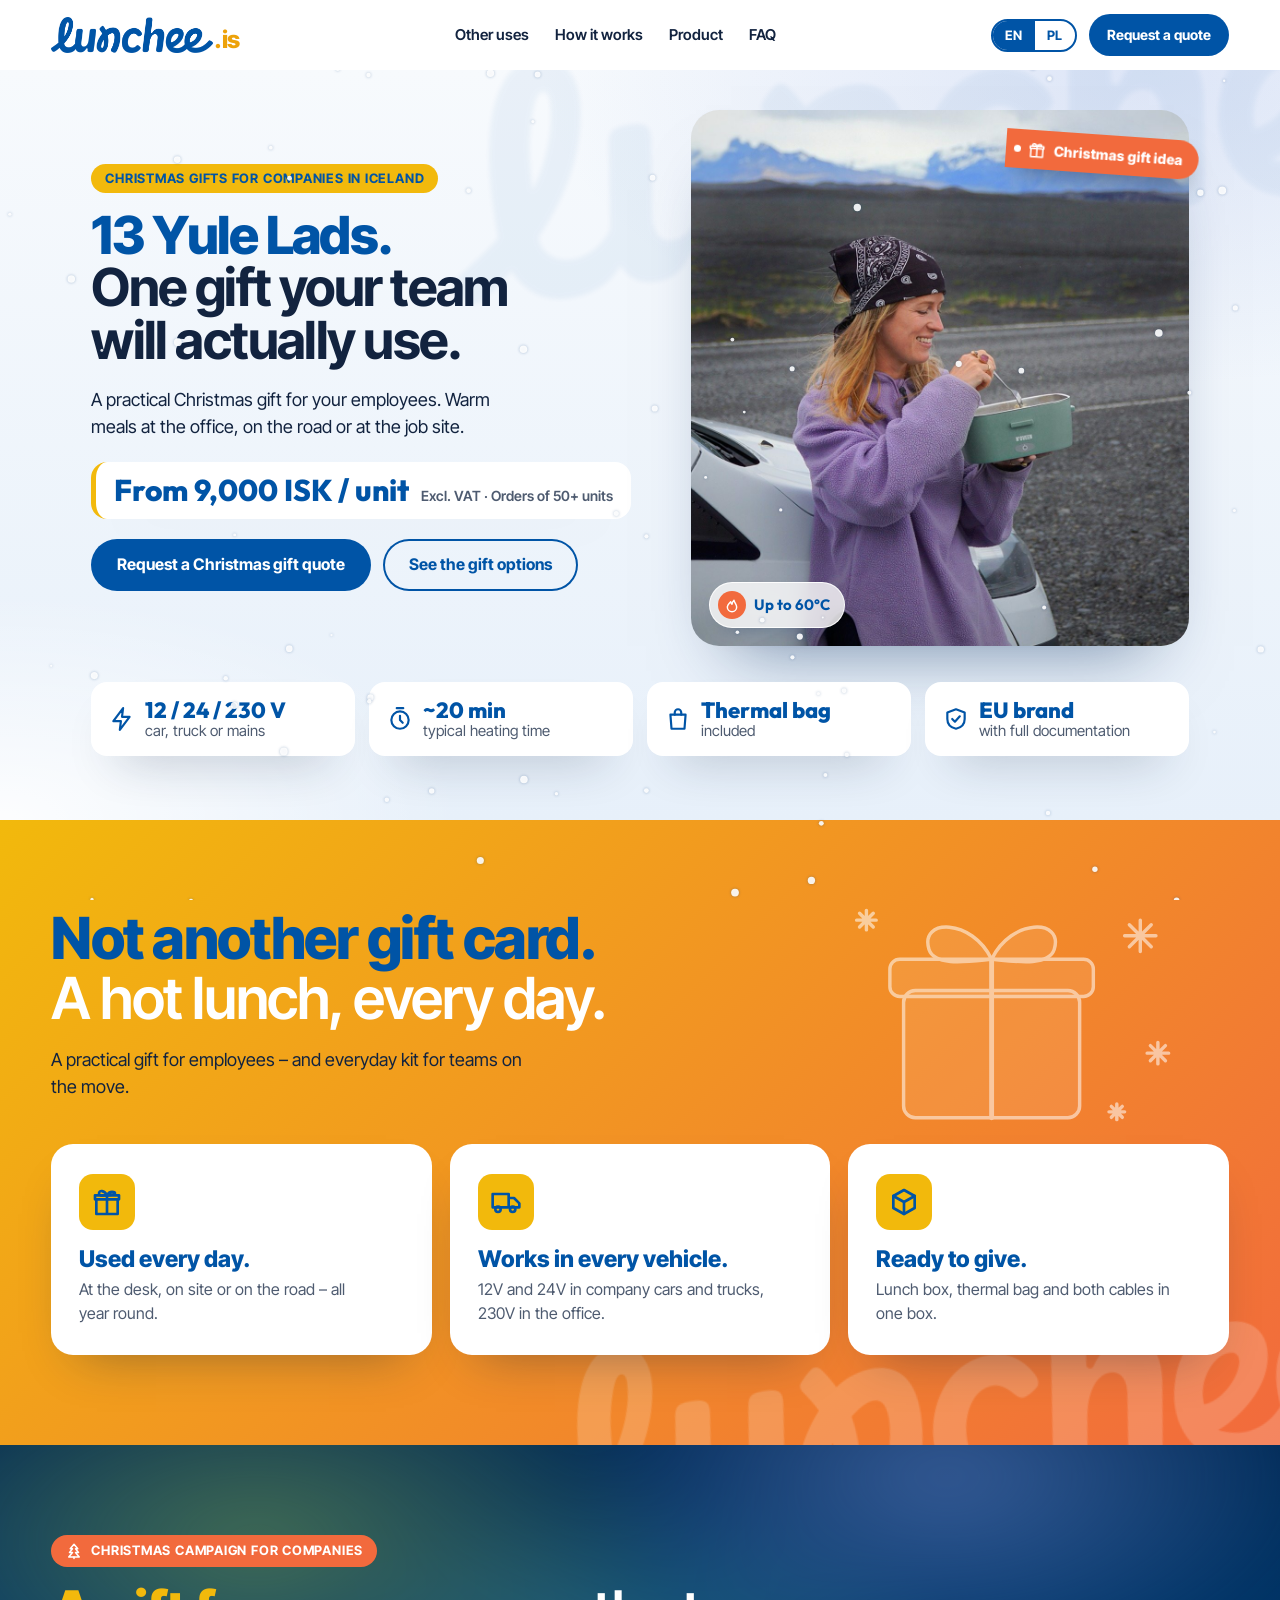
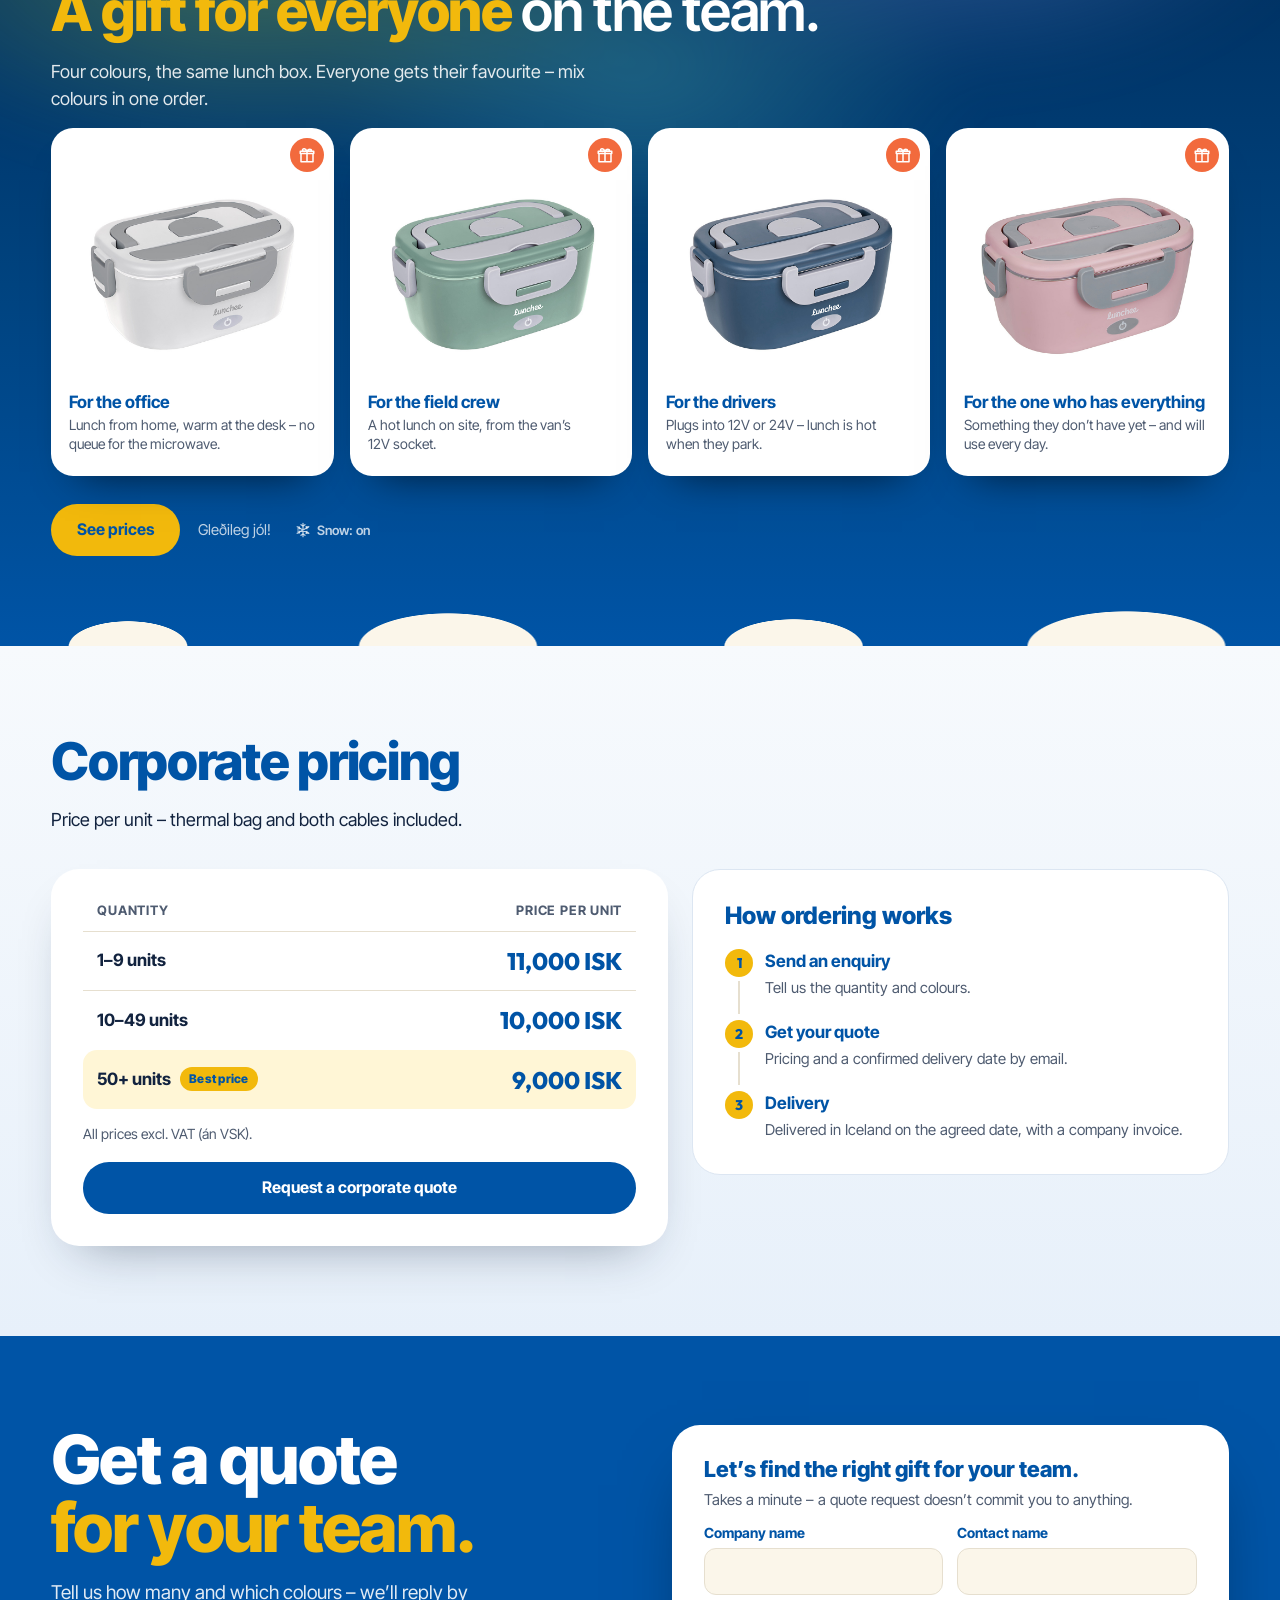
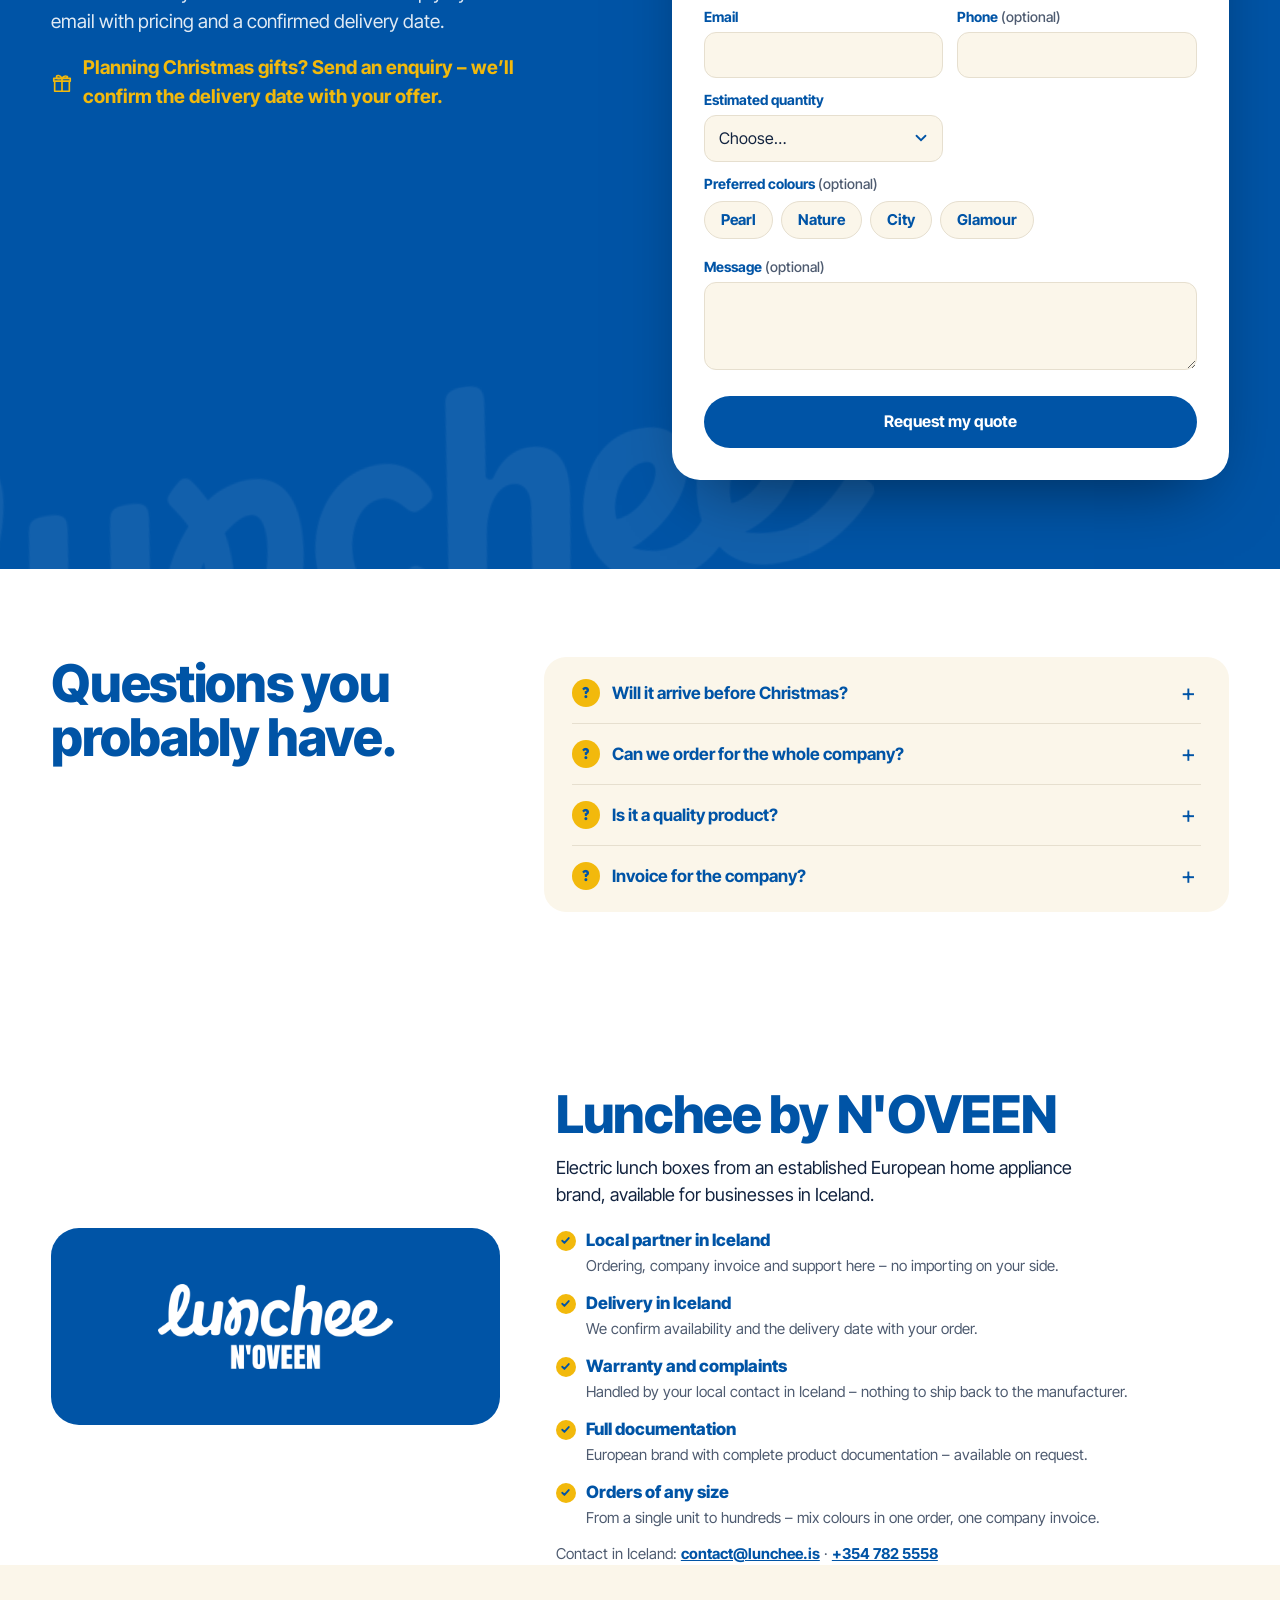
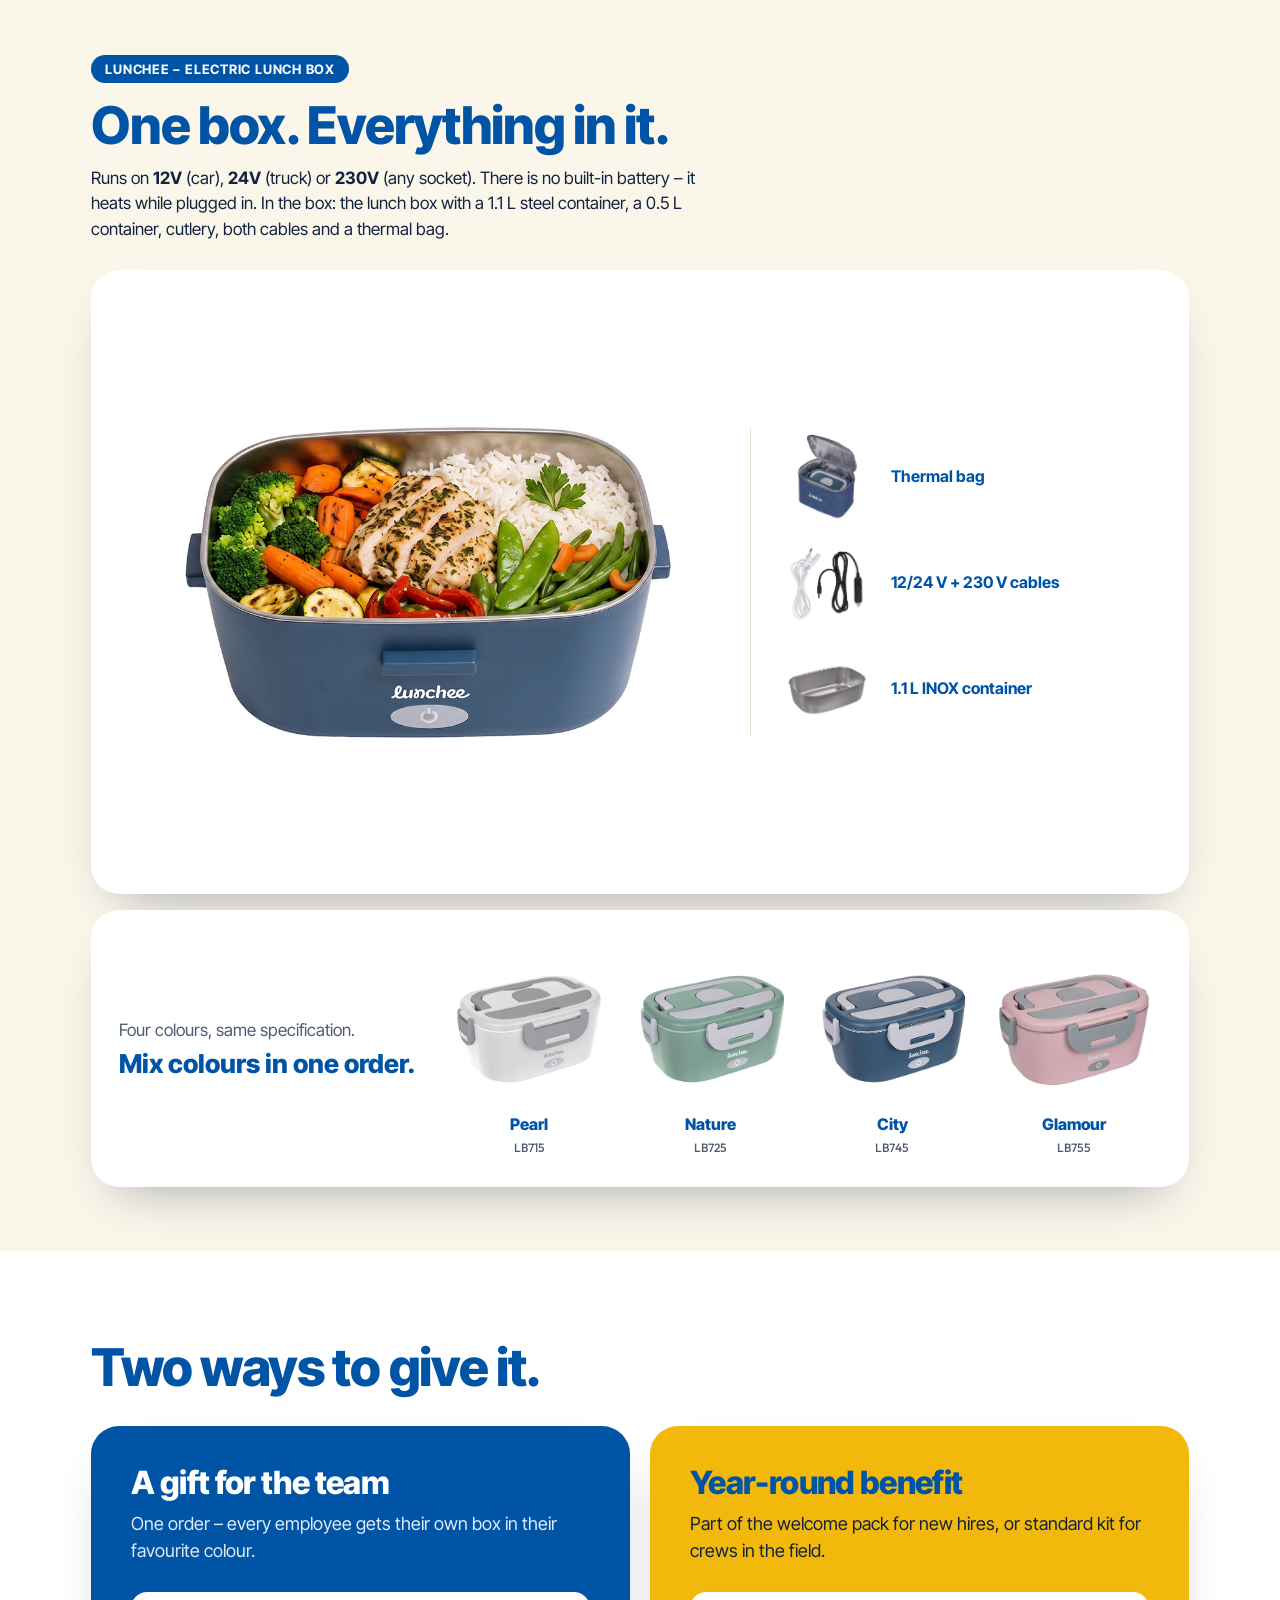
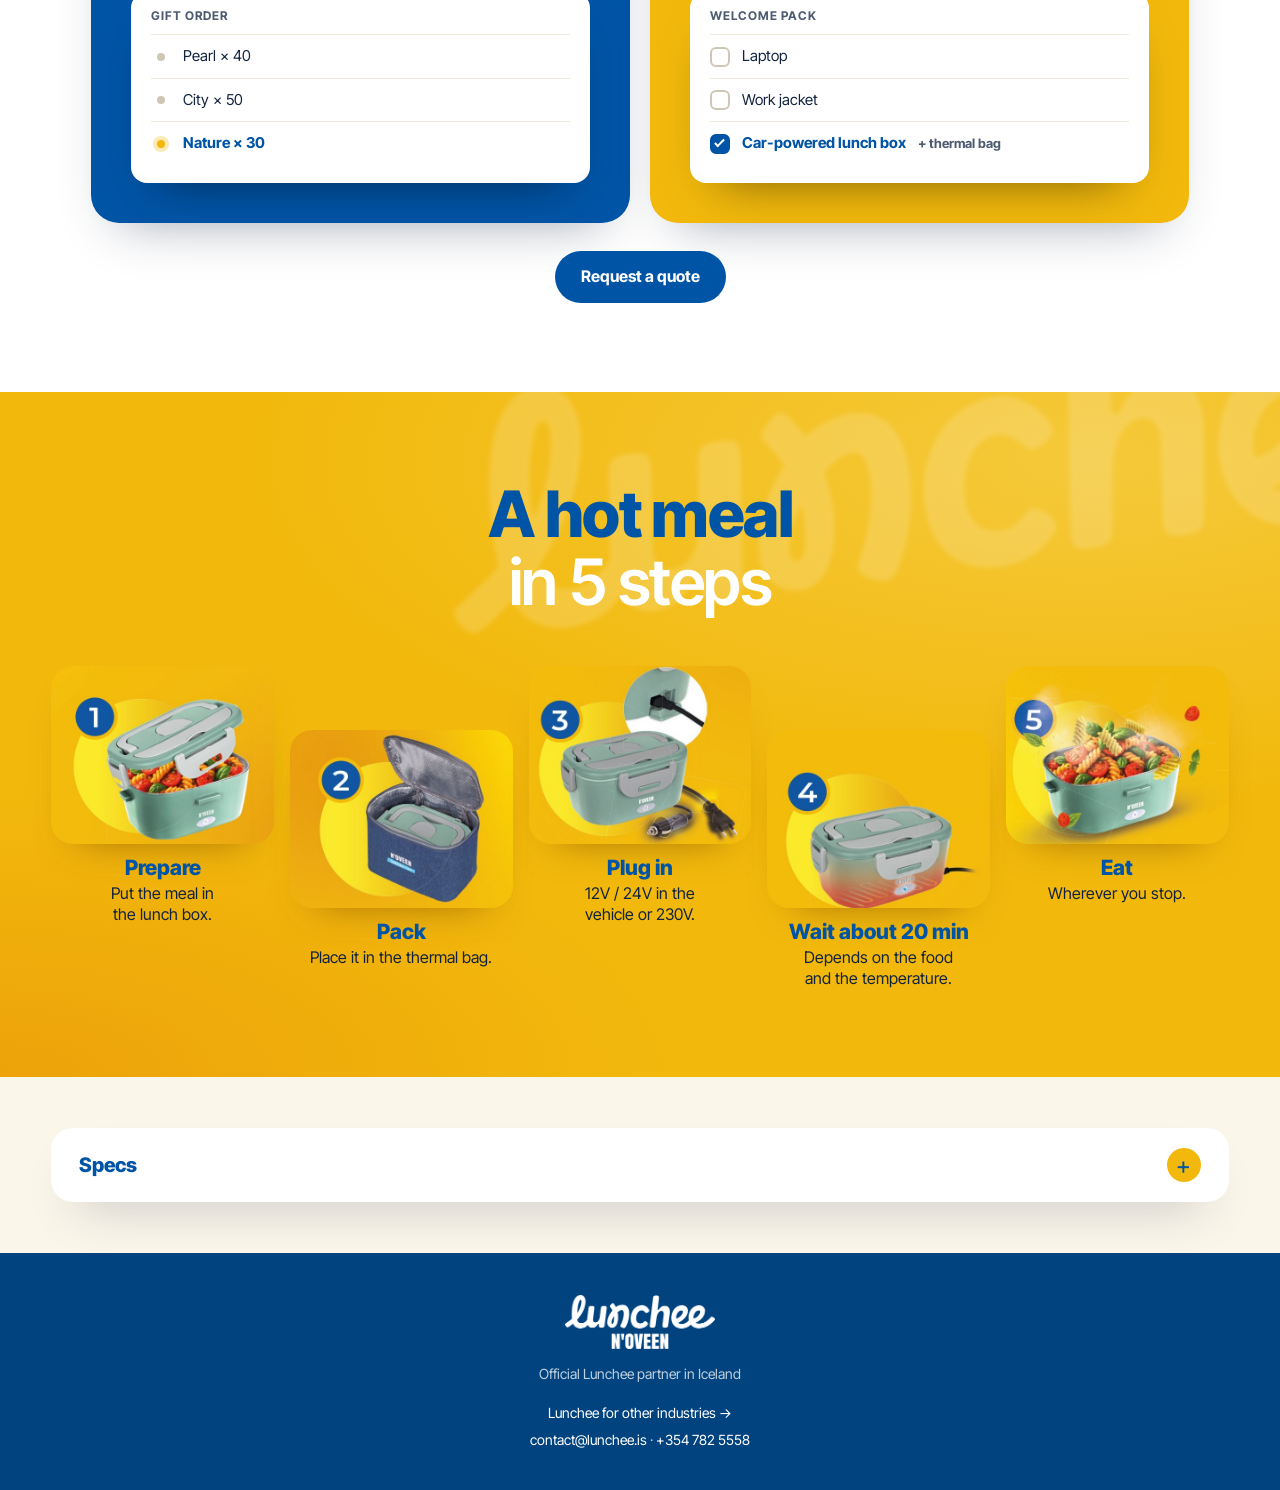
==== commit 92ec9f3f: "Campaign: home page = focused companies offer; all industries move to the new /uses page (header 'Ot" ====
--- a/index.html
+++ b/index.html
@@ -27,7 +27,7 @@
 <link rel="preconnect" href="https://fonts.googleapis.com">
 <link rel="preconnect" href="https://fonts.gstatic.com" crossorigin>
 <link href="https://fonts.googleapis.com/css2?family=Inter+Tight:wght@400..800&family=Outfit:wght@500..800&display=swap" rel="stylesheet">
-<link rel="stylesheet" href="css/style.css?v=20261029-2">
+<link rel="stylesheet" href="css/style.css?v=20261029-4">
 </head>
 <body>
 
@@ -45,6 +45,7 @@
         <li><a href="diet" data-go-aud="diet"><svg class="ico" viewBox="0 0 24 24" aria-hidden="true"><path d="M5 20c0-9 6-15 15-15 0 9-6 15-15 15z"/><path d="M5 20 14 11"/></svg><span data-i18n="who.diet">Healthy eating</span></a></li>
       </ul>
     </div>
+    <a class="menu__link menu__other" href="uses" data-uses data-i18n="nav.other">Other uses</a>
     <a class="menu__link" href="#steps" data-i18n="nav.how">How it works</a>
     <a class="menu__link" href="#product" data-i18n="nav.product">Product</a>
     <a class="menu__link" href="#faq" data-i18n="nav.faq">FAQ</a>
@@ -306,10 +307,11 @@
   <img src="assets/img/lunchee-logo-white-noveen.png" alt="Lunchee by N'OVEEN" width="640" height="230">
   <p data-i18n="foot.p">Official Lunchee partner in Iceland</p>
   <!-- TODO: replace with the new Lunchee company email + phone -->
+  <p class="foot__more"><a href="uses" data-uses data-i18n="foot.more">Lunchee for other industries →</a></p>
   <p class="foot__contact"><a href="mailto:contact@lunchee.is">contact@lunchee.is</a> · <a href="tel:+3547825558">+354 782 5558</a></p>
 </footer>
 
-<script src="js/content.js?v=20261029-2" defer></script>
-<script src="js/main.js?v=20261029-2" defer></script>
+<script src="js/content.js?v=20261029-4" defer></script>
+<script src="js/main.js?v=20261029-4" defer></script>
 </body>
 </html>
--- a/css/style.css
+++ b/css/style.css
@@ -584,6 +584,13 @@
 .foot { background: var(--blue-deep); color: rgba(255, 255, 255, .75); text-align: center; padding: 8px var(--gutter) max(40px, env(safe-area-inset-bottom)); font-size: 14px; }
 .foot img { width: 150px; margin: 34px auto 14px; }
 .foot__contact { margin-top: 6px; }
+/* Focused landing page (direct link like /companies): one offer, no switching between industries */
+.foot__more { display: none; margin: 18px 0 4px; }
+.focus .foot__more { display: block; }
+.menu__other { display: none; }
+.focus .menu__other { display: inline; }
+@media (max-width: 1099px) { .focus .menu__other { display: block; } }
+.focus #who, .focus .menu__drop, .focus .pill--aud, .focus .xbar { display: none !important; }
 .foot a { color: var(--white); text-decoration: none; }
 .foot a:hover { text-decoration: underline; }
 
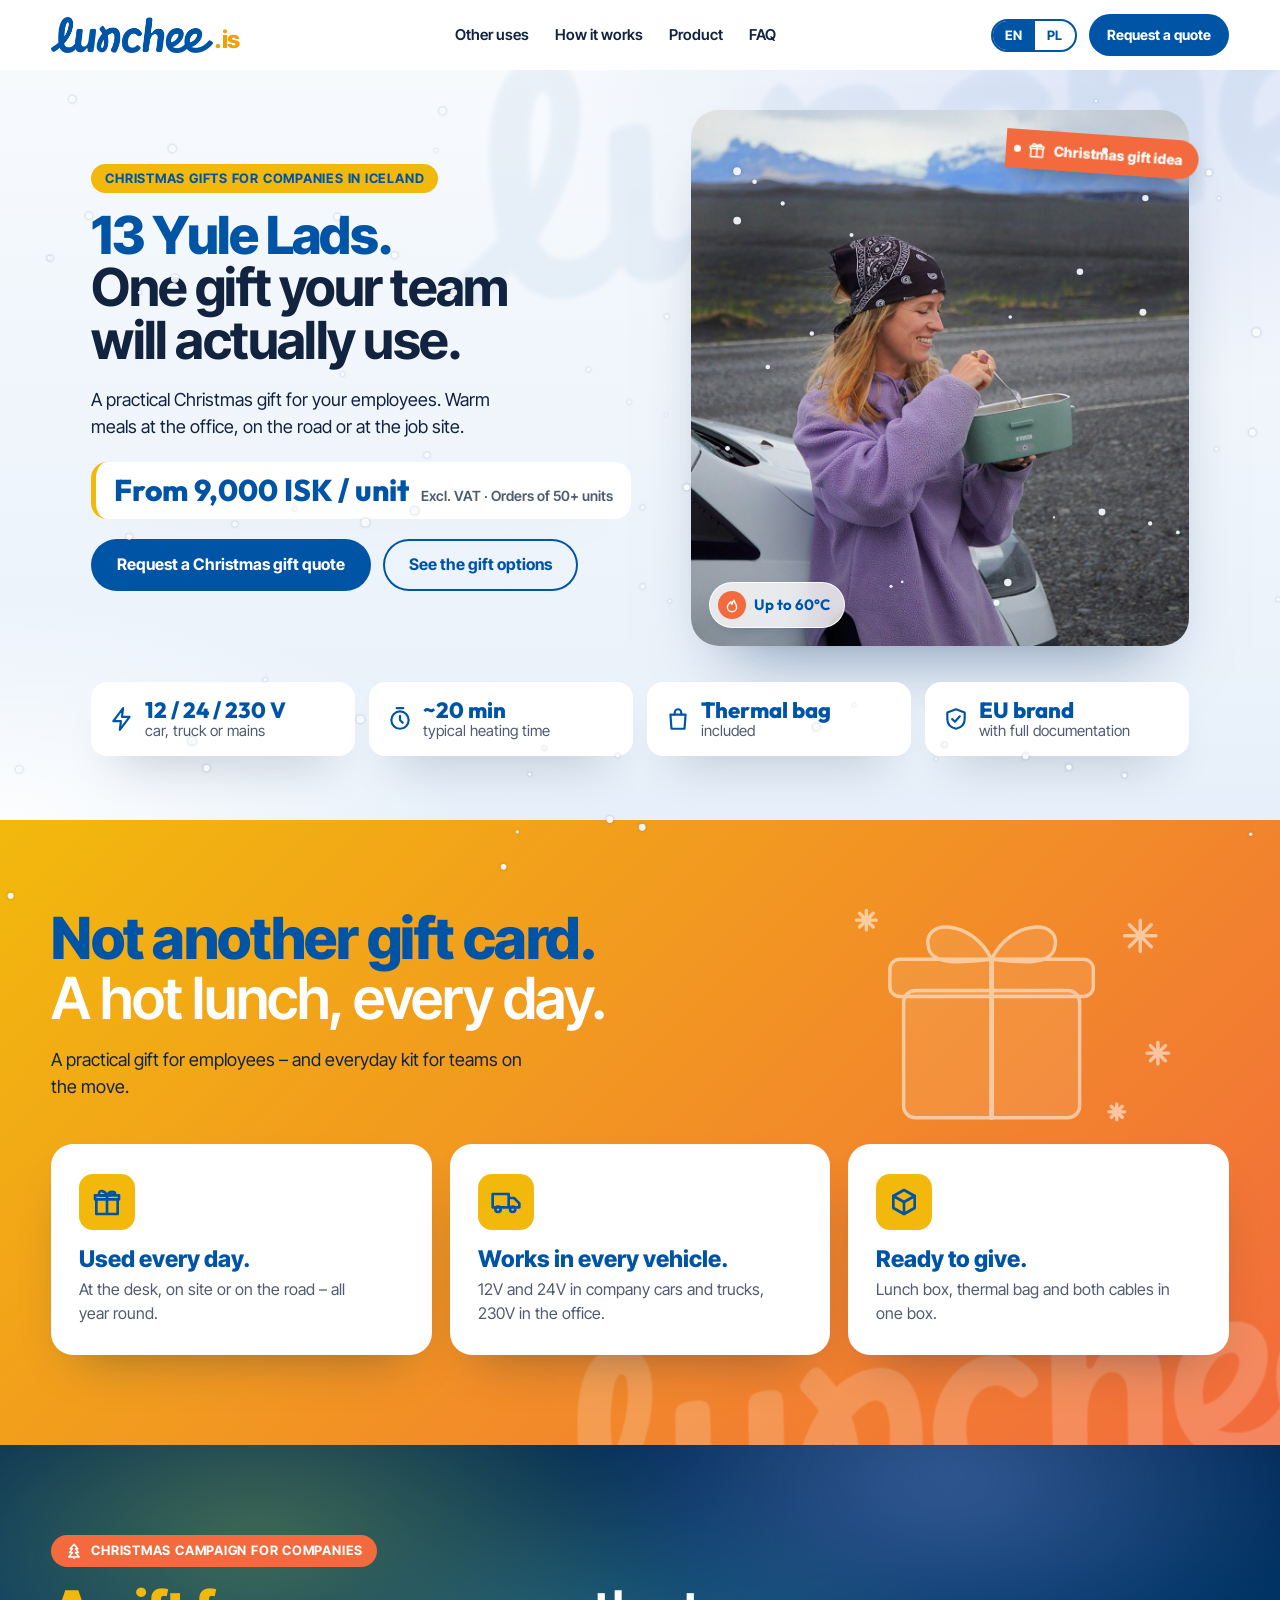
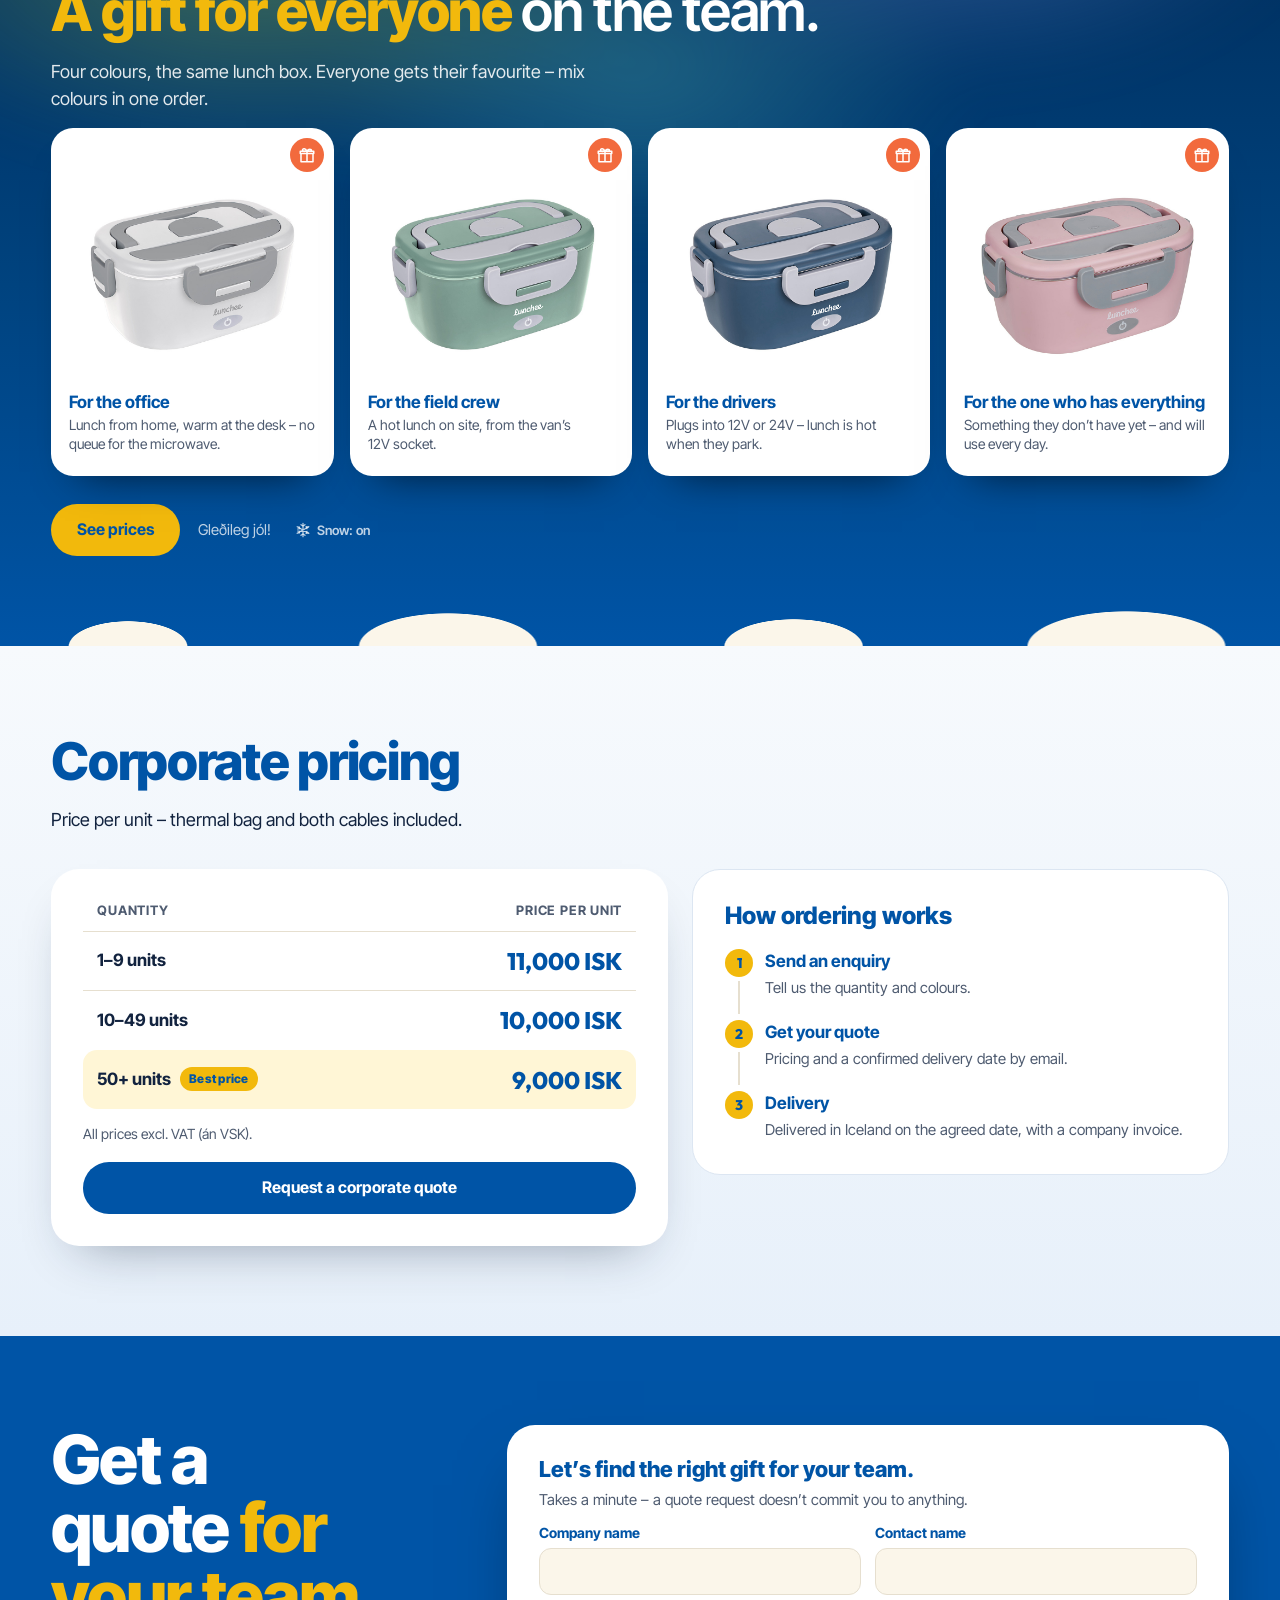
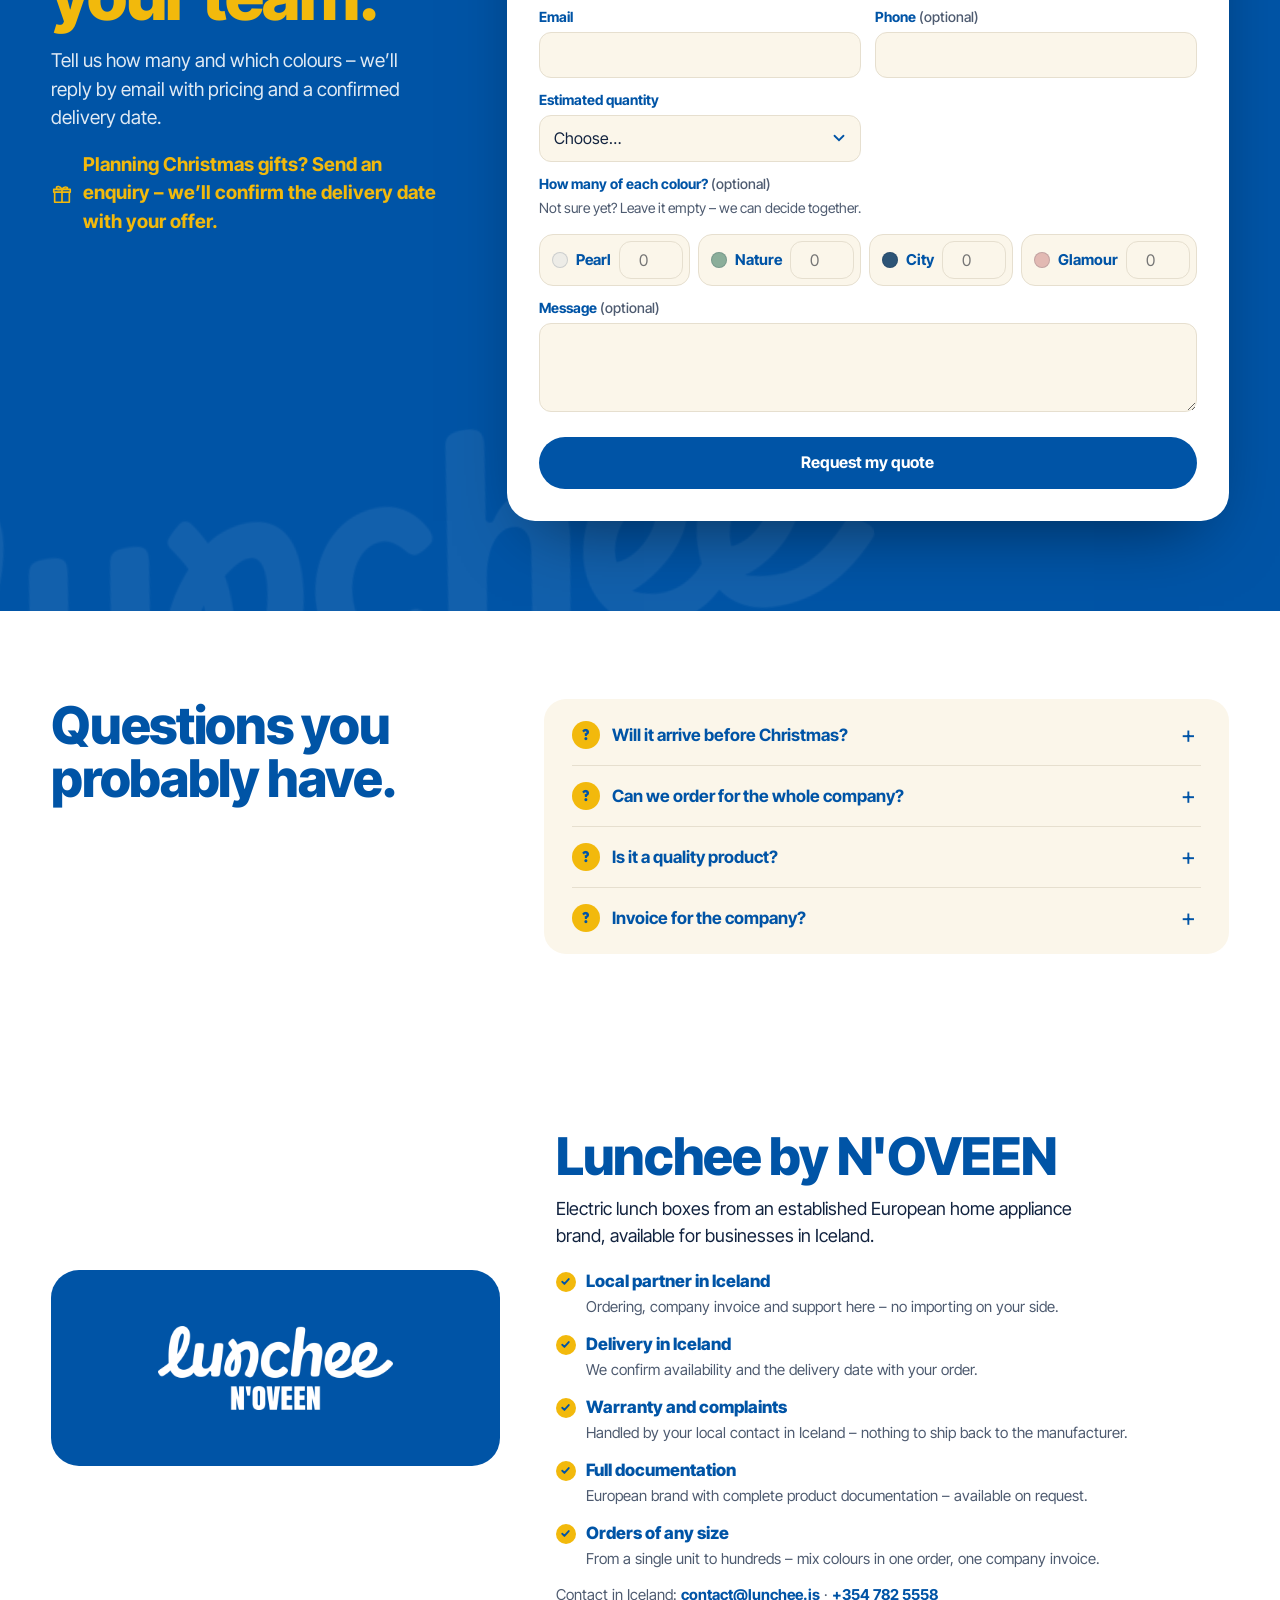
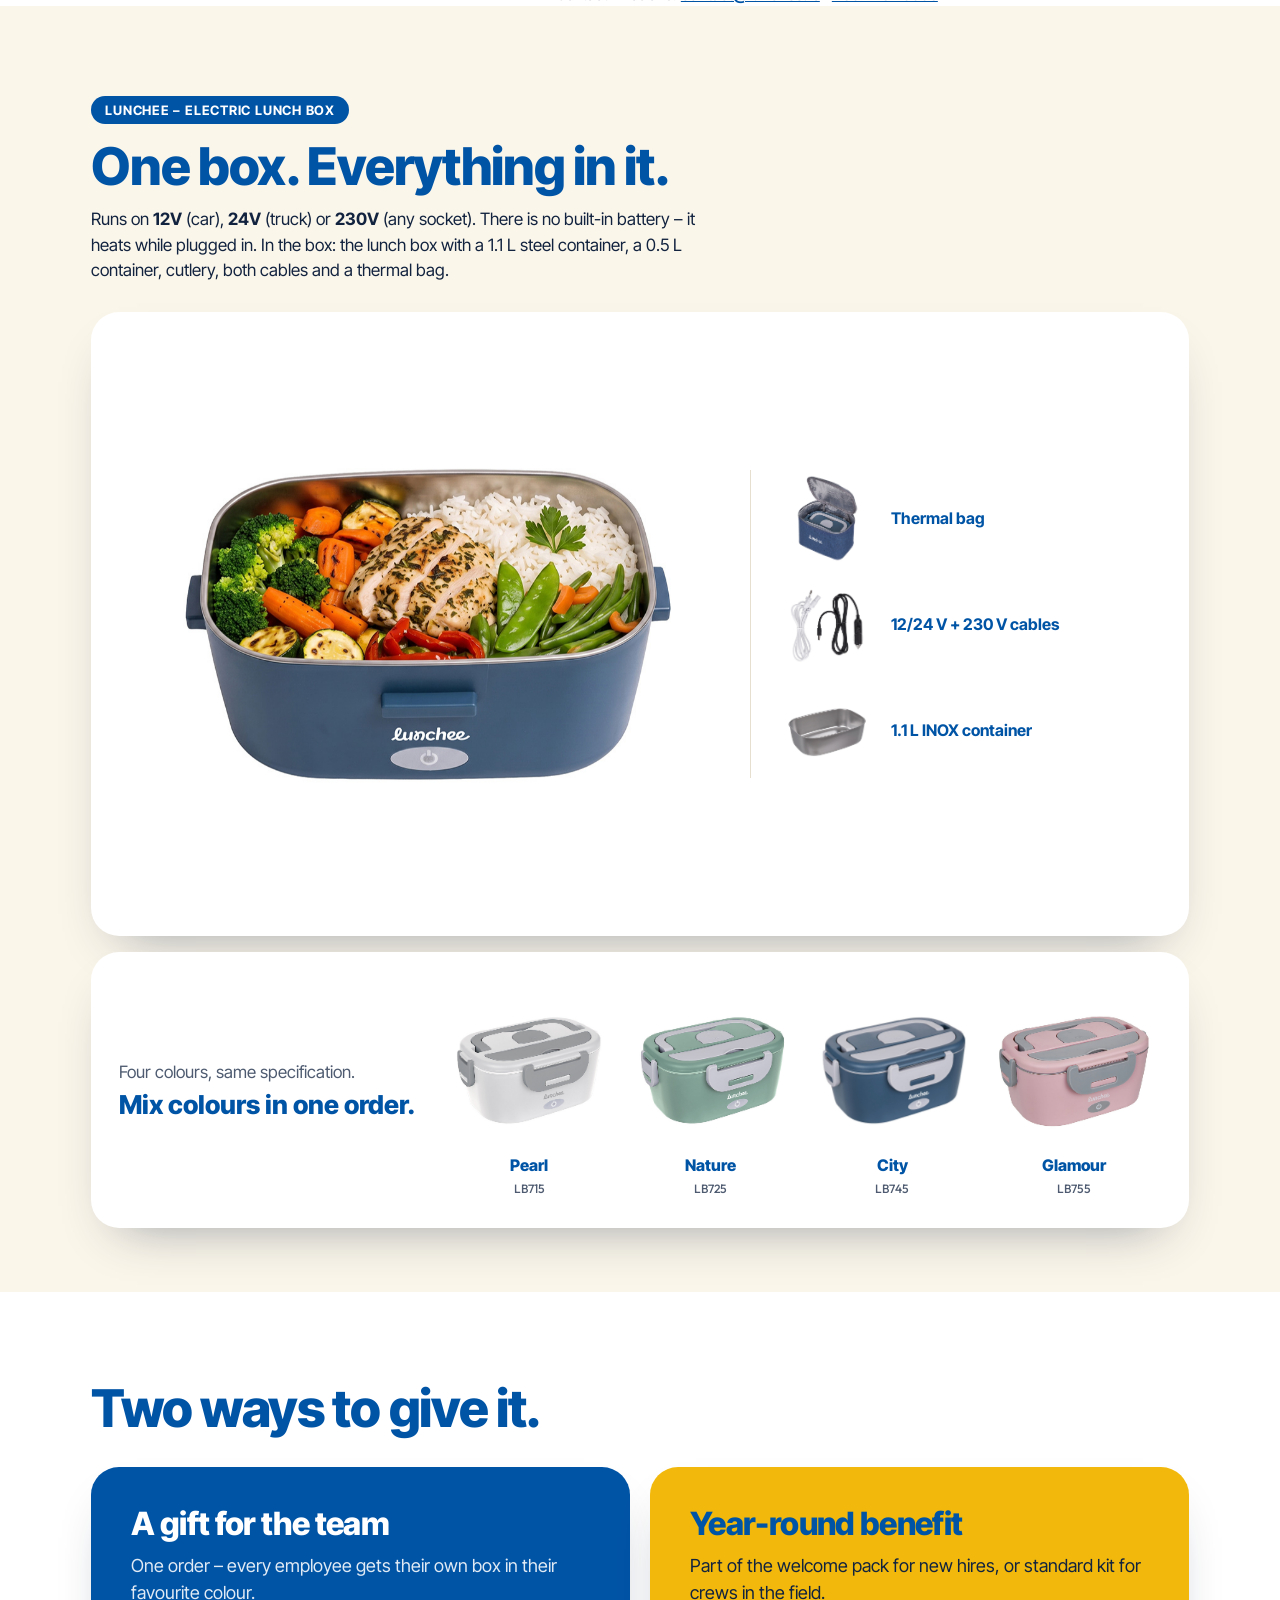
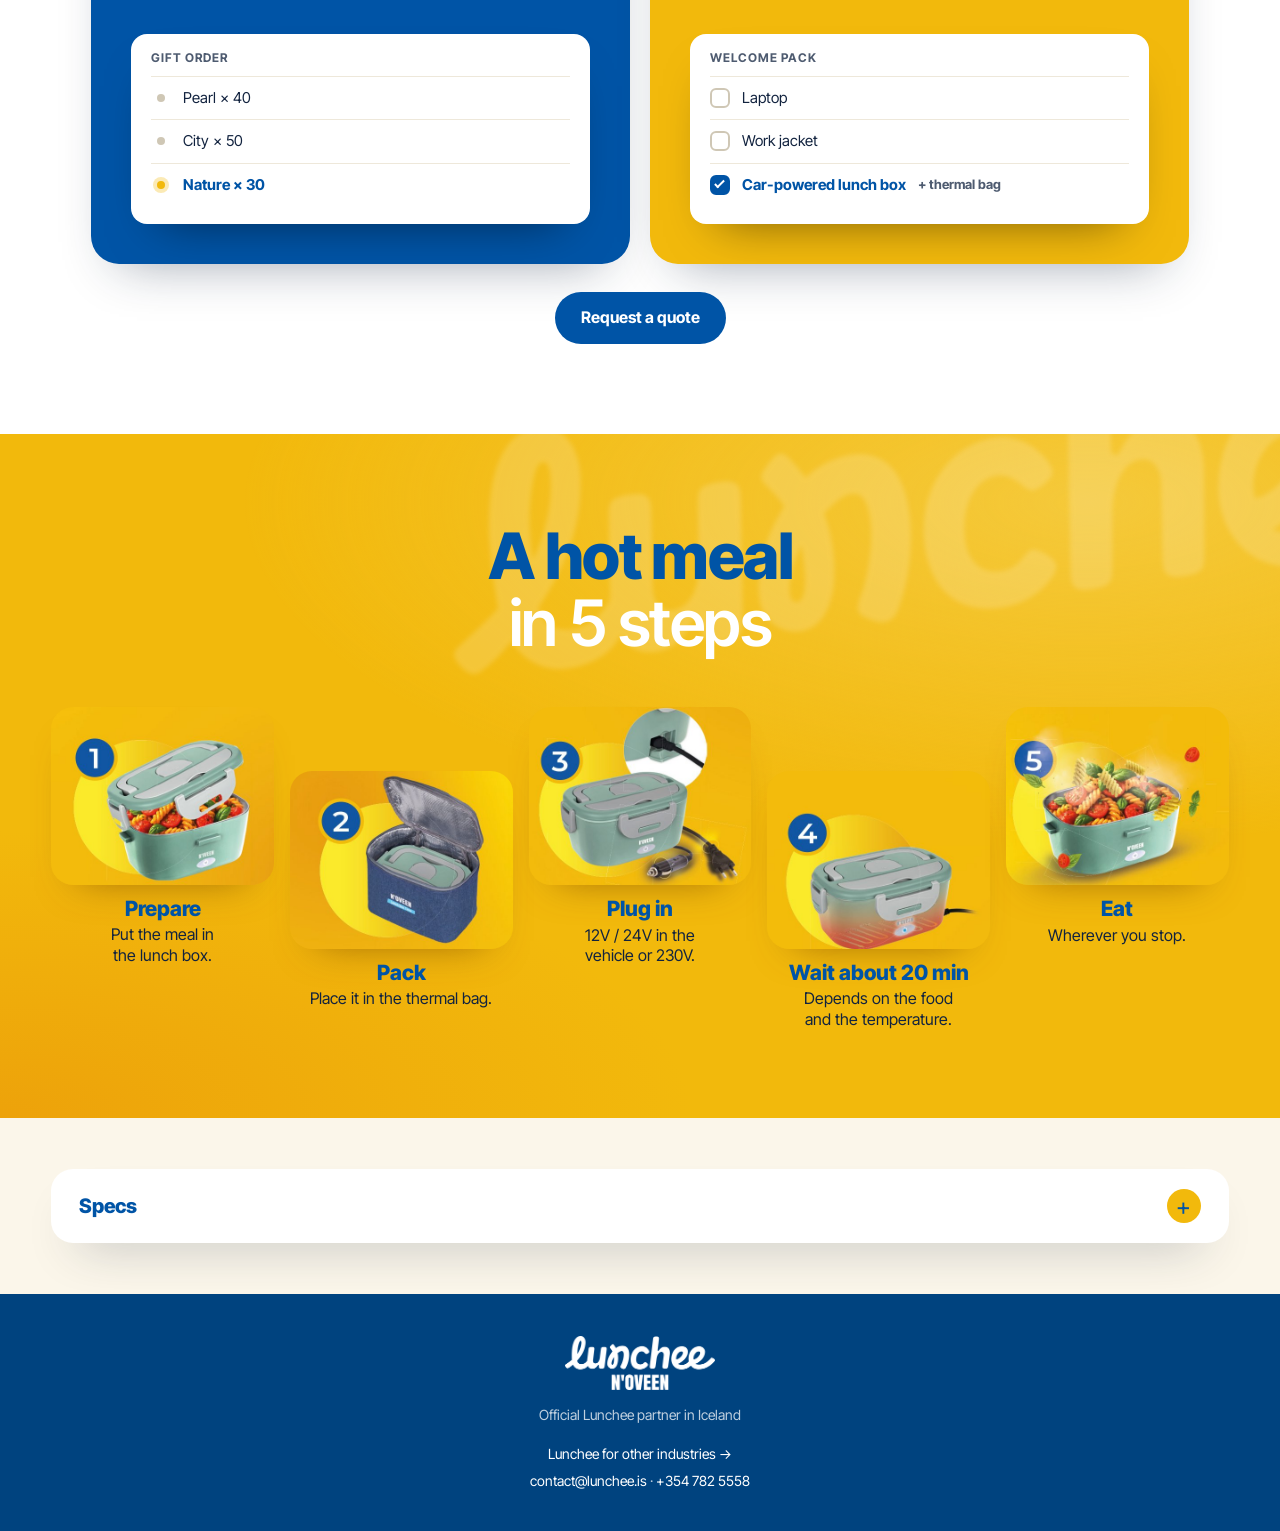
==== commit 7786ddd5: "Form: own mail script on lunchee.is (api/send.php) with FormSubmit as backup (FormSubmit is down: 52" ====
--- a/index.html
+++ b/index.html
@@ -27,7 +27,7 @@
 <link rel="preconnect" href="https://fonts.googleapis.com">
 <link rel="preconnect" href="https://fonts.gstatic.com" crossorigin>
 <link href="https://fonts.googleapis.com/css2?family=Inter+Tight:wght@400..800&family=Outfit:wght@500..800&display=swap" rel="stylesheet">
-<link rel="stylesheet" href="css/style.css?v=20261029-4">
+<link rel="stylesheet" href="css/style.css?v=20261029-5">
 </head>
 <body>
 
@@ -288,11 +288,14 @@
           <label data-f-qty-range hidden><span data-ui="quantity">Estimated quantity</span><select name="quantity" data-qty-range disabled></select></label>
         </div>
         <fieldset class="choice form__full" data-f-colours hidden disabled>
-          <legend><span data-ui="colours">Preferred colours</span> <i class="opt" data-ui="optional">(optional)</i></legend>
-          <label><input type="checkbox" value="Pearl"><span>Pearl</span></label>
-          <label><input type="checkbox" value="Nature"><span>Nature</span></label>
-          <label><input type="checkbox" value="City"><span>City</span></label>
-          <label><input type="checkbox" value="Glamour"><span>Glamour</span></label>
+          <legend><span data-ui="colours">How many of each colour?</span> <i class="opt" data-ui="optional">(optional)</i></legend>
+          <p class="colour-qty__hint" data-ui="coloursHint">Not sure yet? Leave it empty – we can decide together.</p>
+          <div class="colour-qty">
+            <label><i class="dot dot--pearl" aria-hidden="true"></i><b>Pearl</b><input type="number" min="0" max="9999" inputmode="numeric" placeholder="0" data-colour="Pearl" aria-label="Pearl"></label>
+            <label><i class="dot dot--nature" aria-hidden="true"></i><b>Nature</b><input type="number" min="0" max="9999" inputmode="numeric" placeholder="0" data-colour="Nature" aria-label="Nature"></label>
+            <label><i class="dot dot--city" aria-hidden="true"></i><b>City</b><input type="number" min="0" max="9999" inputmode="numeric" placeholder="0" data-colour="City" aria-label="City"></label>
+            <label><i class="dot dot--glamour" aria-hidden="true"></i><b>Glamour</b><input type="number" min="0" max="9999" inputmode="numeric" placeholder="0" data-colour="Glamour" aria-label="Glamour"></label>
+          </div>
         </fieldset>
         <label class="form__full"><span><span data-ui="message">Message</span> <i class="opt" data-ui="optional">(optional)</i></span><textarea name="message" rows="3"></textarea></label>
         <p class="form__status" role="status" aria-live="polite"></p>
@@ -311,7 +314,7 @@
   <p class="foot__contact"><a href="mailto:contact@lunchee.is">contact@lunchee.is</a> · <a href="tel:+3547825558">+354 782 5558</a></p>
 </footer>
 
-<script src="js/content.js?v=20261029-4" defer></script>
-<script src="js/main.js?v=20261029-4" defer></script>
+<script src="js/content.js?v=20261029-5" defer></script>
+<script src="js/main.js?v=20261029-5" defer></script>
 </body>
 </html>
--- a/css/style.css
+++ b/css/style.css
@@ -740,4 +740,11 @@
 /* Companies quote form: company name first, colours as chips */
 .form--quote .f-company { order: -1; }
 .form .choice[hidden] { display: none; }
-.form .choice legend { margin-bottom: 8px; }
+.form .choice legend { margin-bottom: 4px; }
+.colour-qty__hint { width: 100%; font-size: 14px; color: var(--muted); margin: 0 0 8px; }
+.colour-qty { width: 100%; display: grid; grid-template-columns: 1fr 1fr; gap: 8px; }
+@media (min-width: 720px) { .colour-qty { grid-template-columns: repeat(4, 1fr); } }
+.form .colour-qty label { display: flex; align-items: center; gap: 8px; padding: 6px 6px 6px 12px; border: 1.5px solid var(--line); border-radius: 14px; background: var(--cream); cursor: text; }
+.colour-qty b { flex: 1; font-size: 15px; color: var(--blue); }
+.choice .colour-qty input { position: static; opacity: 1; pointer-events: auto; }
+.form .colour-qty input { width: 64px !important; flex: none; text-align: center; padding: 8px 6px !important; }
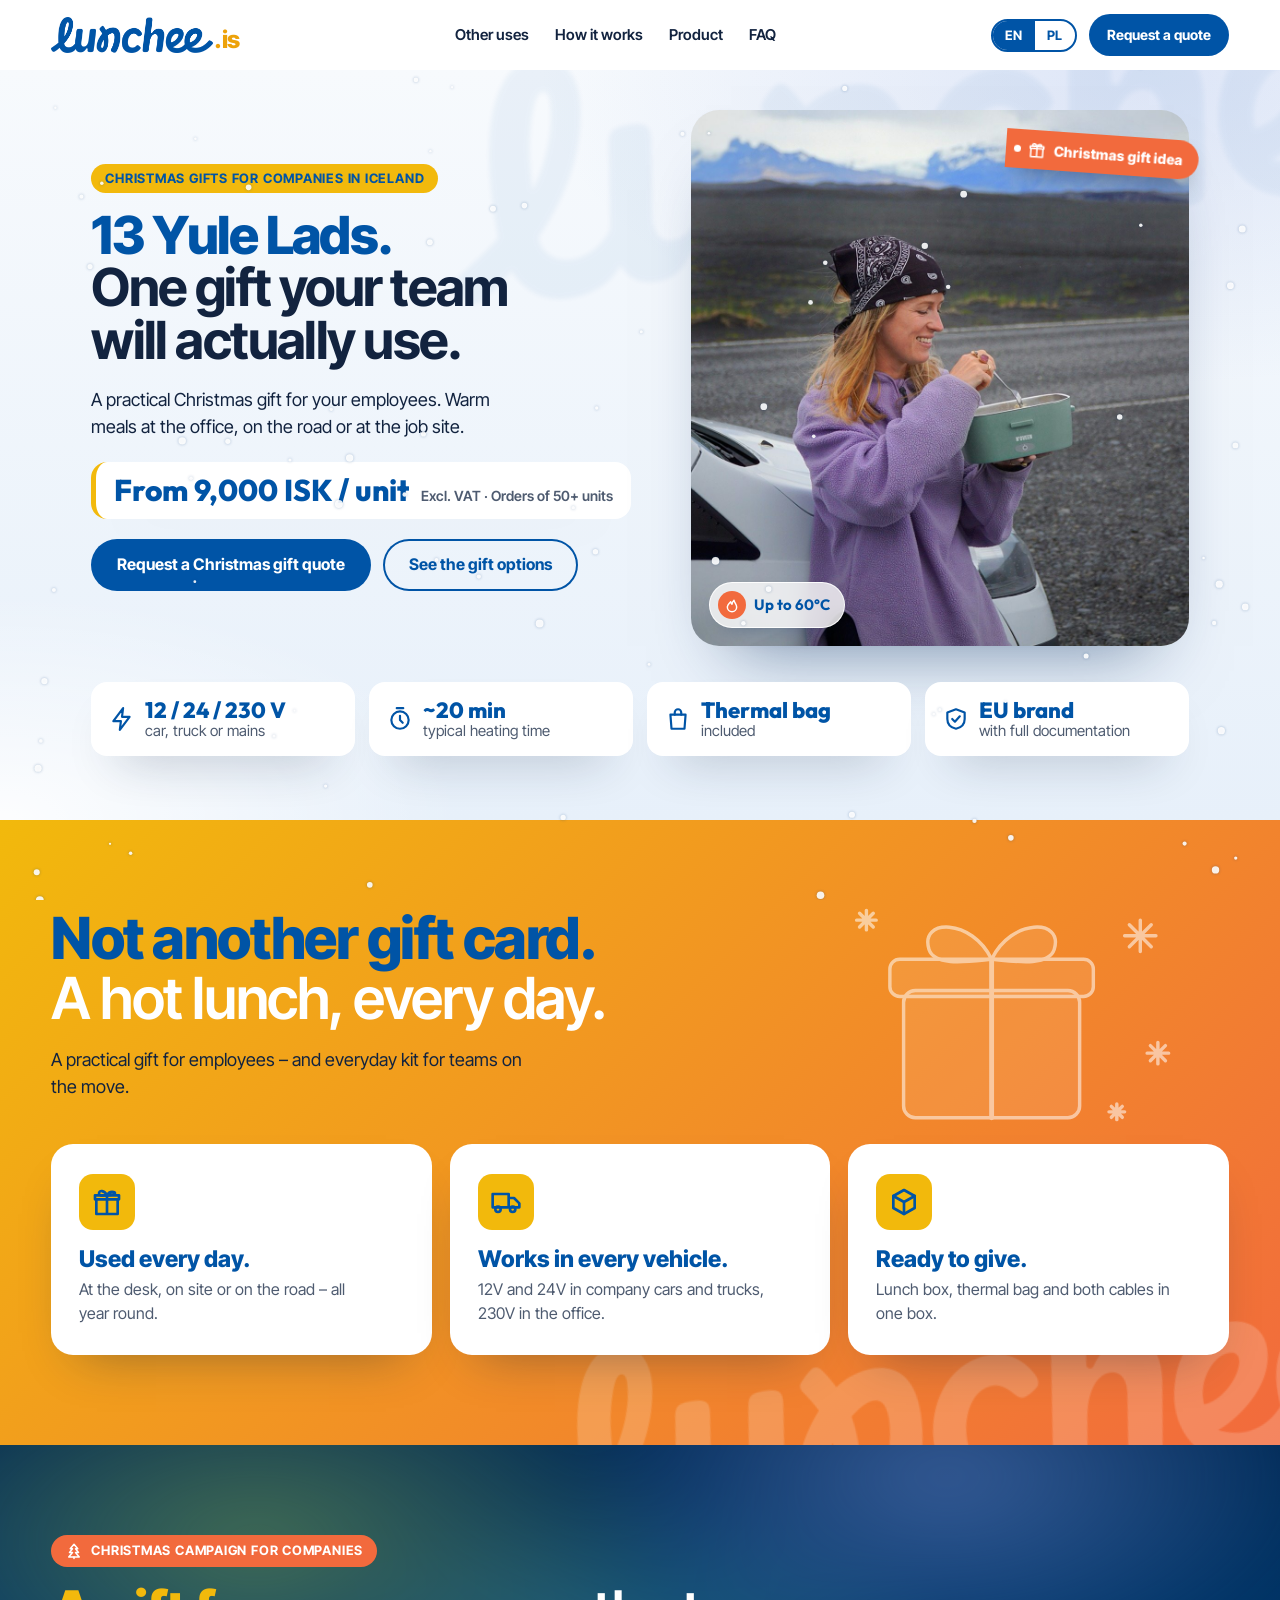
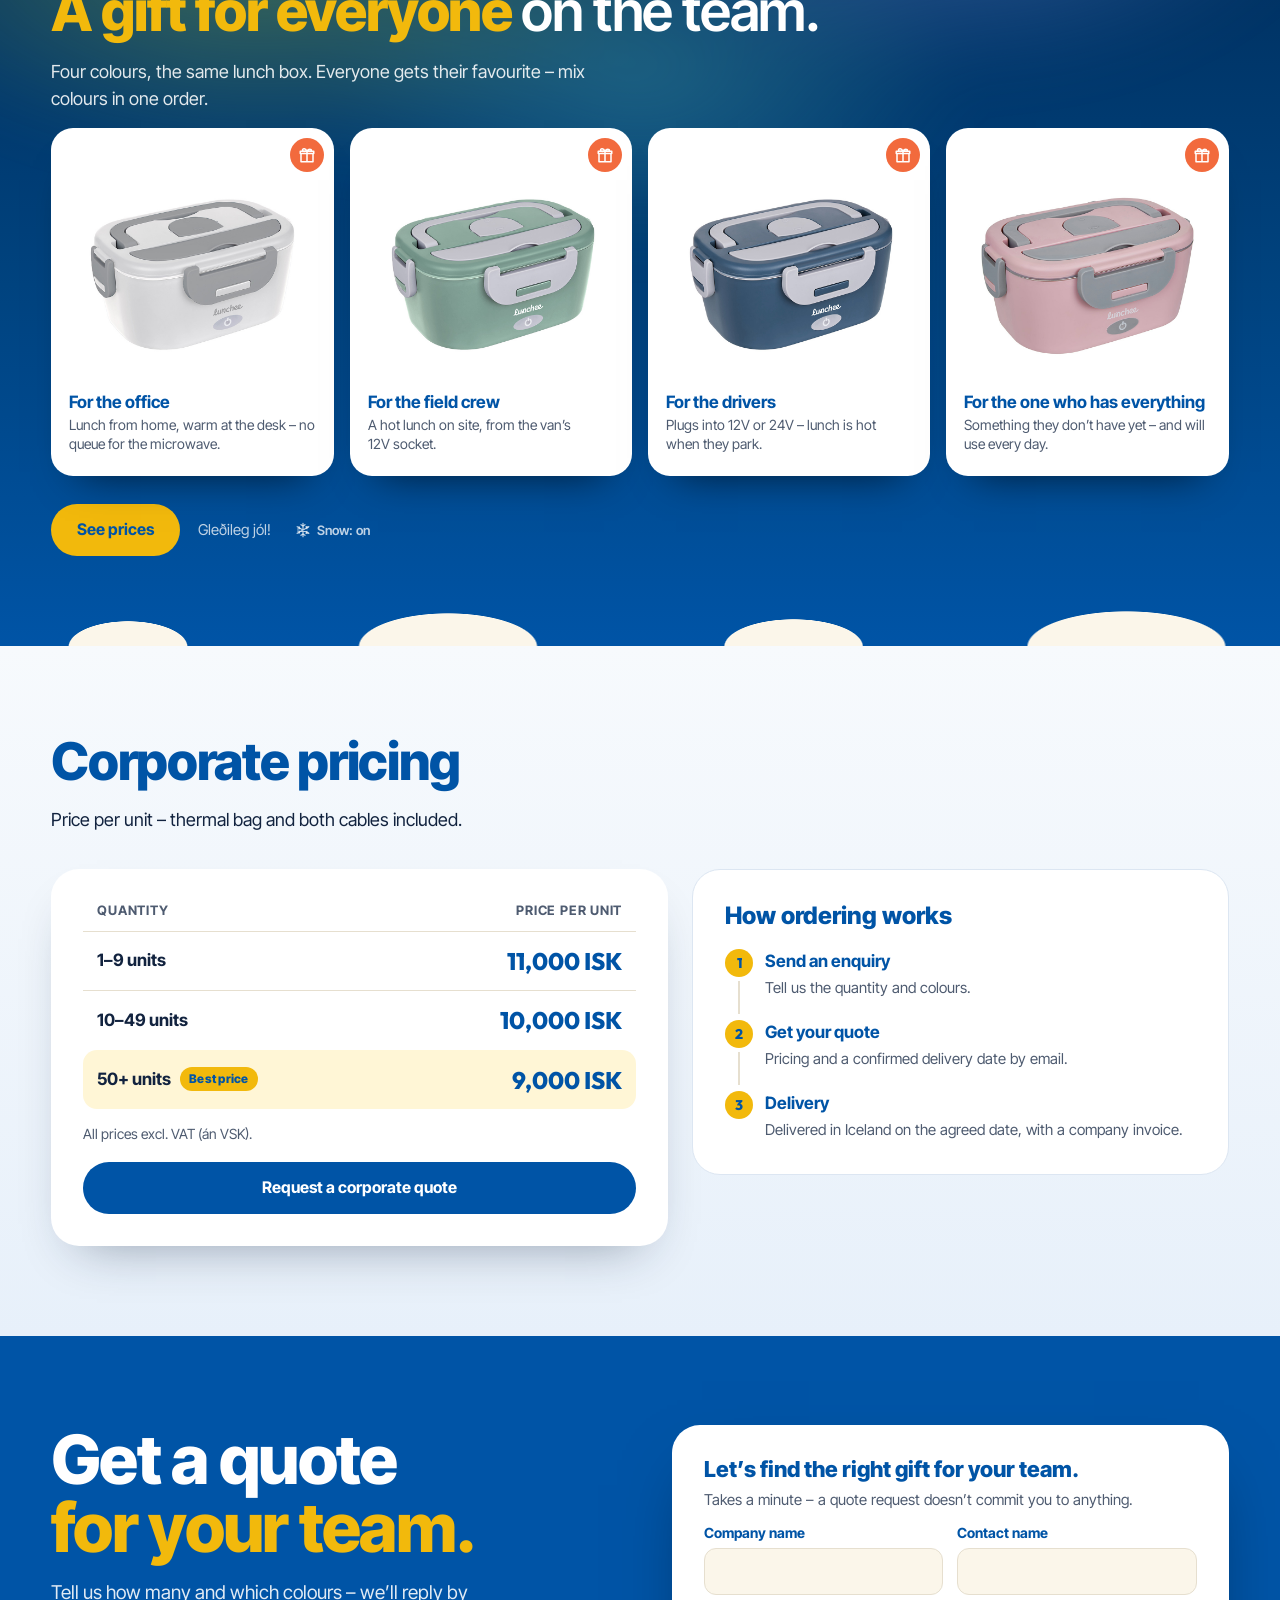
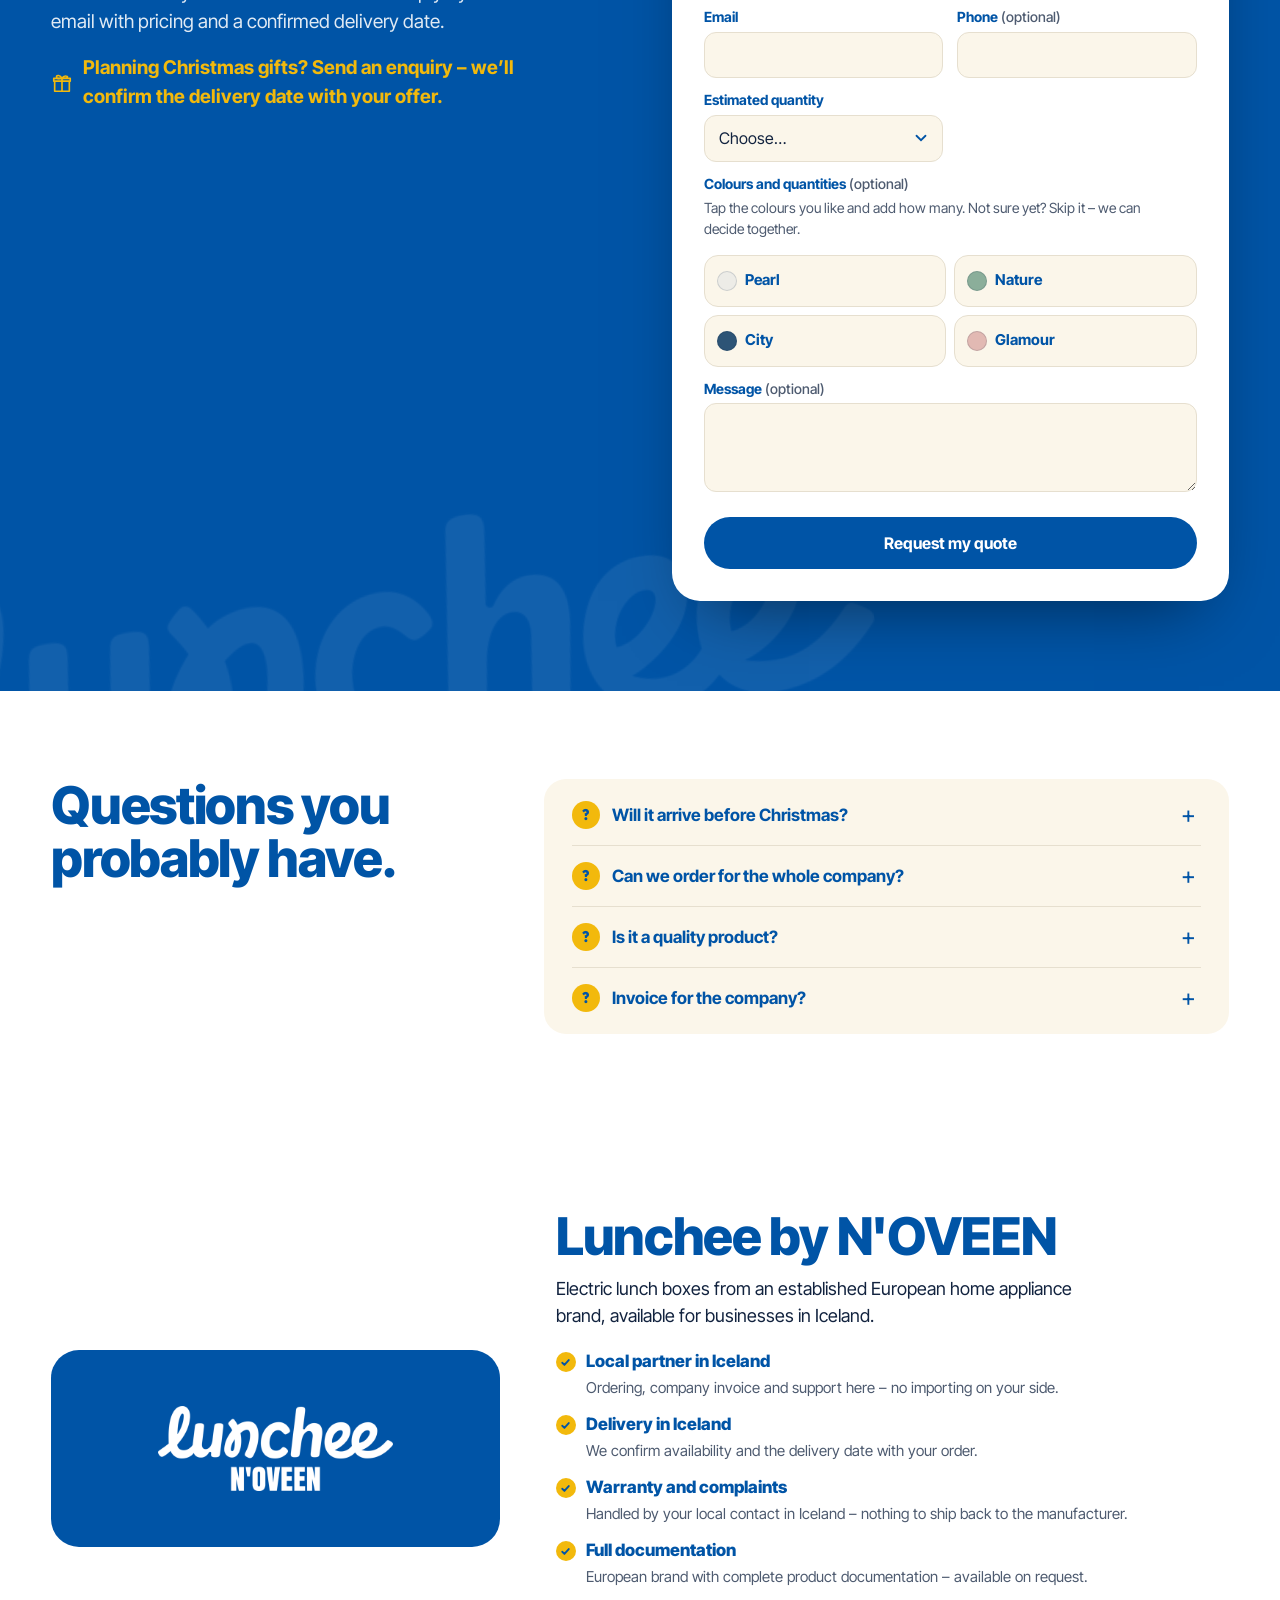
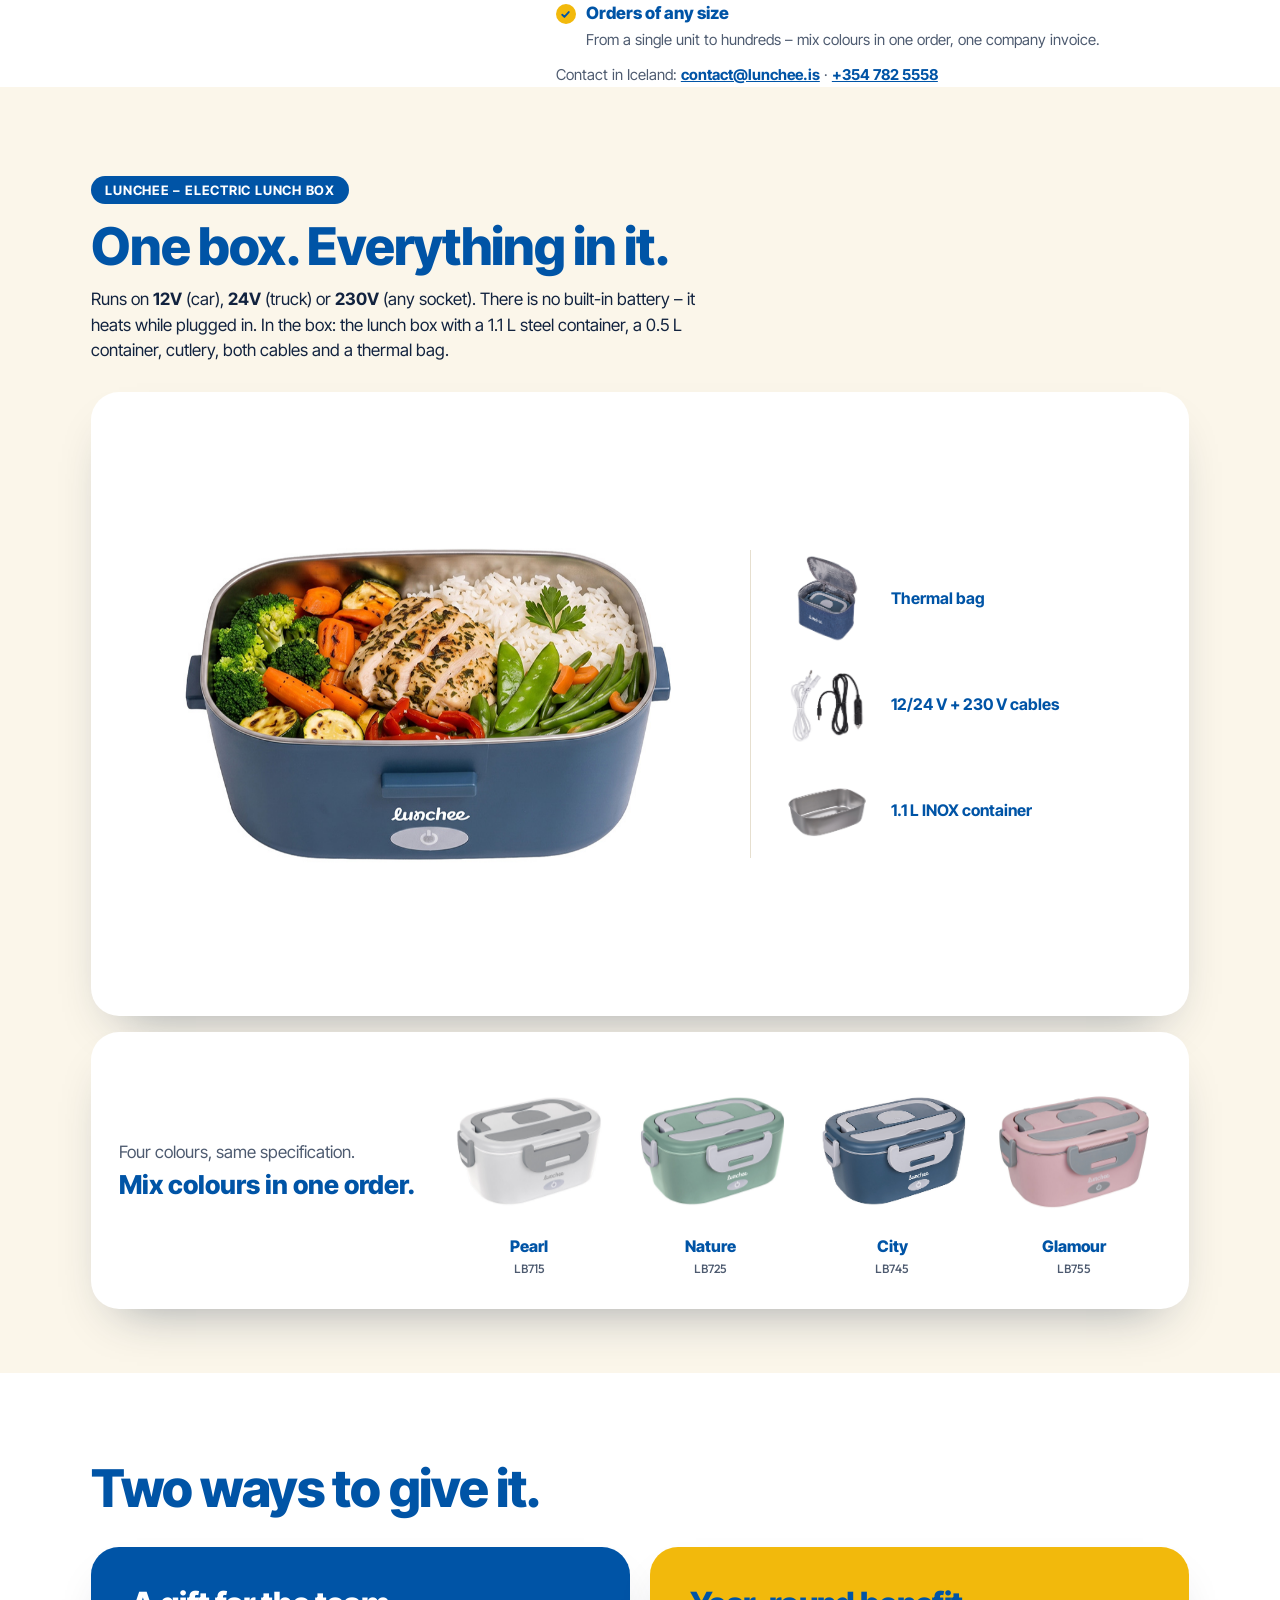
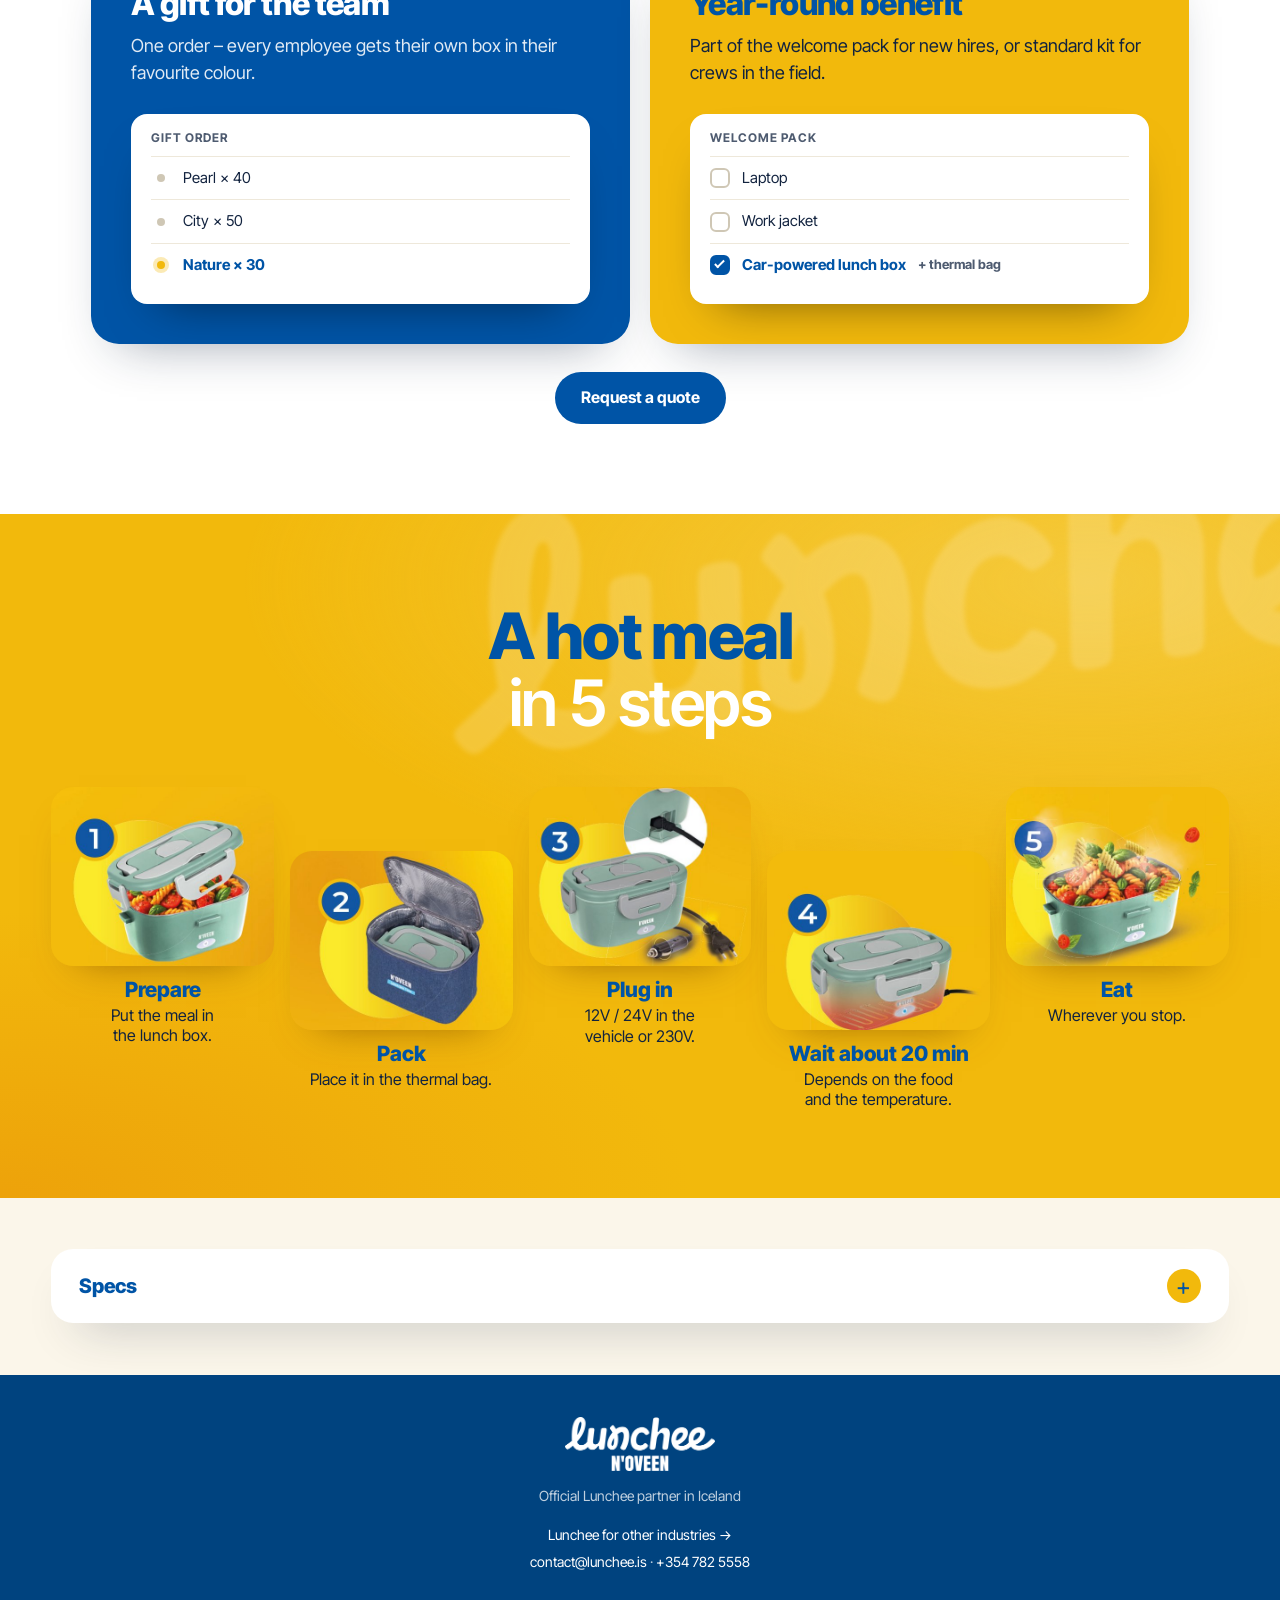
==== commit c00ada0b: "Quote form: colours are cards you tap to select, then enter units for each Co-Authored-By: Claude Op" ====
--- a/index.html
+++ b/index.html
@@ -27,7 +27,7 @@
 <link rel="preconnect" href="https://fonts.googleapis.com">
 <link rel="preconnect" href="https://fonts.gstatic.com" crossorigin>
 <link href="https://fonts.googleapis.com/css2?family=Inter+Tight:wght@400..800&family=Outfit:wght@500..800&display=swap" rel="stylesheet">
-<link rel="stylesheet" href="css/style.css?v=20261029-5">
+<link rel="stylesheet" href="css/style.css?v=20261029-6">
 </head>
 <body>
 
@@ -288,13 +288,13 @@
           <label data-f-qty-range hidden><span data-ui="quantity">Estimated quantity</span><select name="quantity" data-qty-range disabled></select></label>
         </div>
         <fieldset class="choice form__full" data-f-colours hidden disabled>
-          <legend><span data-ui="colours">How many of each colour?</span> <i class="opt" data-ui="optional">(optional)</i></legend>
-          <p class="colour-qty__hint" data-ui="coloursHint">Not sure yet? Leave it empty – we can decide together.</p>
+          <legend><span data-ui="colours">Colours and quantities</span> <i class="opt" data-ui="optional">(optional)</i></legend>
+          <p class="colour-qty__hint" data-ui="coloursHint">Tap the colours you like and add how many. Not sure yet? Skip it – we can decide together.</p>
           <div class="colour-qty">
-            <label><i class="dot dot--pearl" aria-hidden="true"></i><b>Pearl</b><input type="number" min="0" max="9999" inputmode="numeric" placeholder="0" data-colour="Pearl" aria-label="Pearl"></label>
-            <label><i class="dot dot--nature" aria-hidden="true"></i><b>Nature</b><input type="number" min="0" max="9999" inputmode="numeric" placeholder="0" data-colour="Nature" aria-label="Nature"></label>
-            <label><i class="dot dot--city" aria-hidden="true"></i><b>City</b><input type="number" min="0" max="9999" inputmode="numeric" placeholder="0" data-colour="City" aria-label="City"></label>
-            <label><i class="dot dot--glamour" aria-hidden="true"></i><b>Glamour</b><input type="number" min="0" max="9999" inputmode="numeric" placeholder="0" data-colour="Glamour" aria-label="Glamour"></label>
+            <div class="colour-opt"><label class="colour-opt__pick"><input type="checkbox" value="Pearl" data-colour-pick><i class="dot dot--pearl" aria-hidden="true"></i><b>Pearl</b><svg class="colour-opt__tick" viewBox="0 0 24 24" aria-hidden="true"><path d="m5 12 5 5 9-10"/></svg></label><input type="number" min="1" max="9999" inputmode="numeric" placeholder="pcs" data-colour="Pearl" aria-label="Pearl – units" hidden></div>
+            <div class="colour-opt"><label class="colour-opt__pick"><input type="checkbox" value="Nature" data-colour-pick><i class="dot dot--nature" aria-hidden="true"></i><b>Nature</b><svg class="colour-opt__tick" viewBox="0 0 24 24" aria-hidden="true"><path d="m5 12 5 5 9-10"/></svg></label><input type="number" min="1" max="9999" inputmode="numeric" placeholder="pcs" data-colour="Nature" aria-label="Nature – units" hidden></div>
+            <div class="colour-opt"><label class="colour-opt__pick"><input type="checkbox" value="City" data-colour-pick><i class="dot dot--city" aria-hidden="true"></i><b>City</b><svg class="colour-opt__tick" viewBox="0 0 24 24" aria-hidden="true"><path d="m5 12 5 5 9-10"/></svg></label><input type="number" min="1" max="9999" inputmode="numeric" placeholder="pcs" data-colour="City" aria-label="City – units" hidden></div>
+            <div class="colour-opt"><label class="colour-opt__pick"><input type="checkbox" value="Glamour" data-colour-pick><i class="dot dot--glamour" aria-hidden="true"></i><b>Glamour</b><svg class="colour-opt__tick" viewBox="0 0 24 24" aria-hidden="true"><path d="m5 12 5 5 9-10"/></svg></label><input type="number" min="1" max="9999" inputmode="numeric" placeholder="pcs" data-colour="Glamour" aria-label="Glamour – units" hidden></div>
           </div>
         </fieldset>
         <label class="form__full"><span><span data-ui="message">Message</span> <i class="opt" data-ui="optional">(optional)</i></span><textarea name="message" rows="3"></textarea></label>
@@ -314,7 +314,7 @@
   <p class="foot__contact"><a href="mailto:contact@lunchee.is">contact@lunchee.is</a> · <a href="tel:+3547825558">+354 782 5558</a></p>
 </footer>
 
-<script src="js/content.js?v=20261029-5" defer></script>
-<script src="js/main.js?v=20261029-5" defer></script>
+<script src="js/content.js?v=20261029-6" defer></script>
+<script src="js/main.js?v=20261029-6" defer></script>
 </body>
 </html>
--- a/css/style.css
+++ b/css/style.css
@@ -743,8 +743,14 @@
 .form .choice legend { margin-bottom: 4px; }
 .colour-qty__hint { width: 100%; font-size: 14px; color: var(--muted); margin: 0 0 8px; }
 .colour-qty { width: 100%; display: grid; grid-template-columns: 1fr 1fr; gap: 8px; }
-@media (min-width: 720px) { .colour-qty { grid-template-columns: repeat(4, 1fr); } }
-.form .colour-qty label { display: flex; align-items: center; gap: 8px; padding: 6px 6px 6px 12px; border: 1.5px solid var(--line); border-radius: 14px; background: var(--cream); cursor: text; }
-.colour-qty b { flex: 1; font-size: 15px; color: var(--blue); }
-.choice .colour-qty input { position: static; opacity: 1; pointer-events: auto; }
-.form .colour-qty input { width: 64px !important; flex: none; text-align: center; padding: 8px 6px !important; }
+.colour-opt { display: flex; align-items: center; gap: 6px; min-height: 52px; padding: 4px 6px 4px 4px; border: 1.5px solid var(--line); border-radius: 14px; background: var(--cream); transition: background .15s, border-color .15s, box-shadow .15s; }
+.colour-opt.is-on { background: var(--white); border-color: var(--blue); box-shadow: 0 0 0 1px var(--blue); }
+.form .colour-opt__pick { flex: 1; min-width: 0; display: flex; align-items: center; gap: 8px; padding: 8px; cursor: pointer; border-radius: 10px; }
+.colour-opt__pick b { flex: 1; font-size: 15px; color: var(--blue); }
+.colour-opt__pick .dot { width: 20px; height: 20px; flex: none; }
+.colour-opt__pick:has(input:focus-visible) { outline: 3px solid var(--yellow); outline-offset: 1px; }
+.colour-opt__tick { width: 18px; height: 18px; flex: none; fill: none; stroke: var(--white); stroke-width: 3; stroke-linecap: round; stroke-linejoin: round; background: var(--blue); border-radius: 50%; padding: 2px; display: none; }
+.colour-opt.is-on .colour-opt__tick { display: block; }
+.choice .colour-qty input[type="number"] { position: static; opacity: 1; pointer-events: auto; }
+.form .colour-qty input[type="number"] { width: 64px !important; flex: none; text-align: center; padding: 8px 6px !important; }
+.form .colour-qty input[type="number"][hidden] { display: none; }
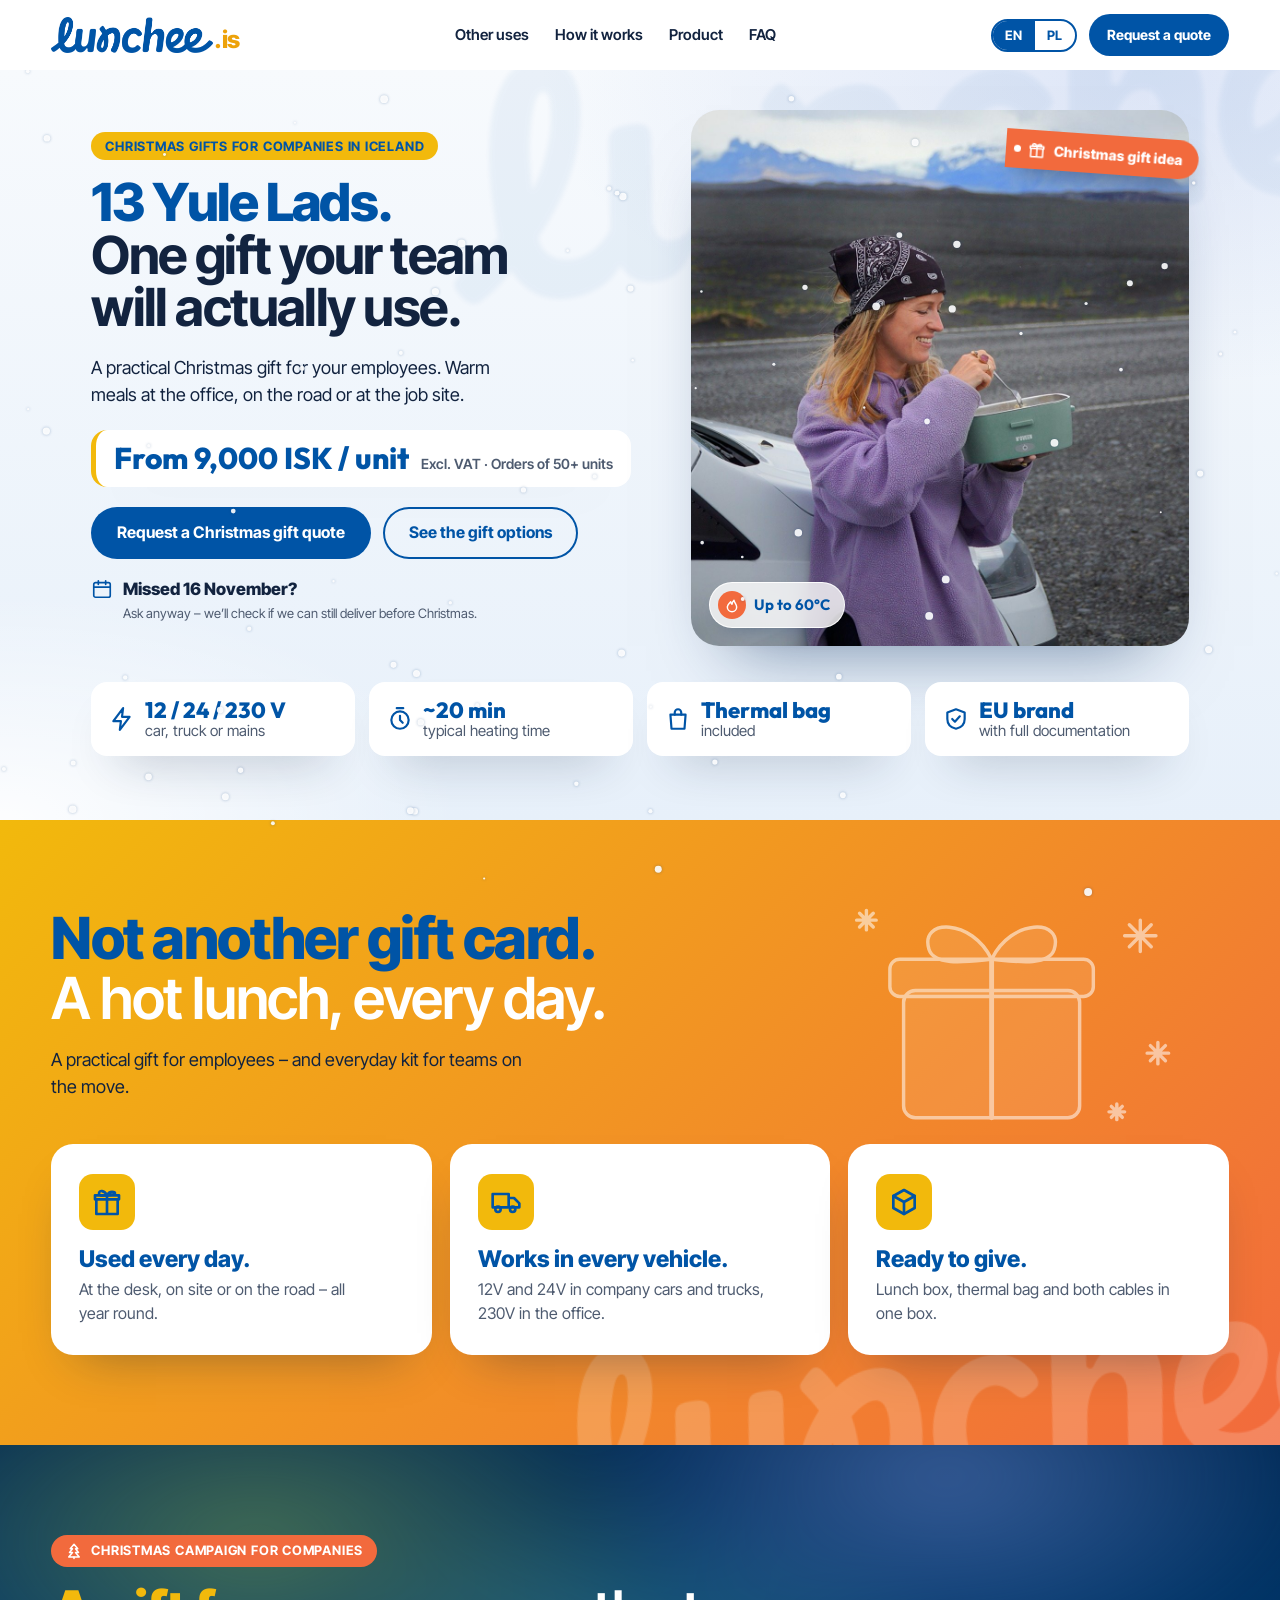
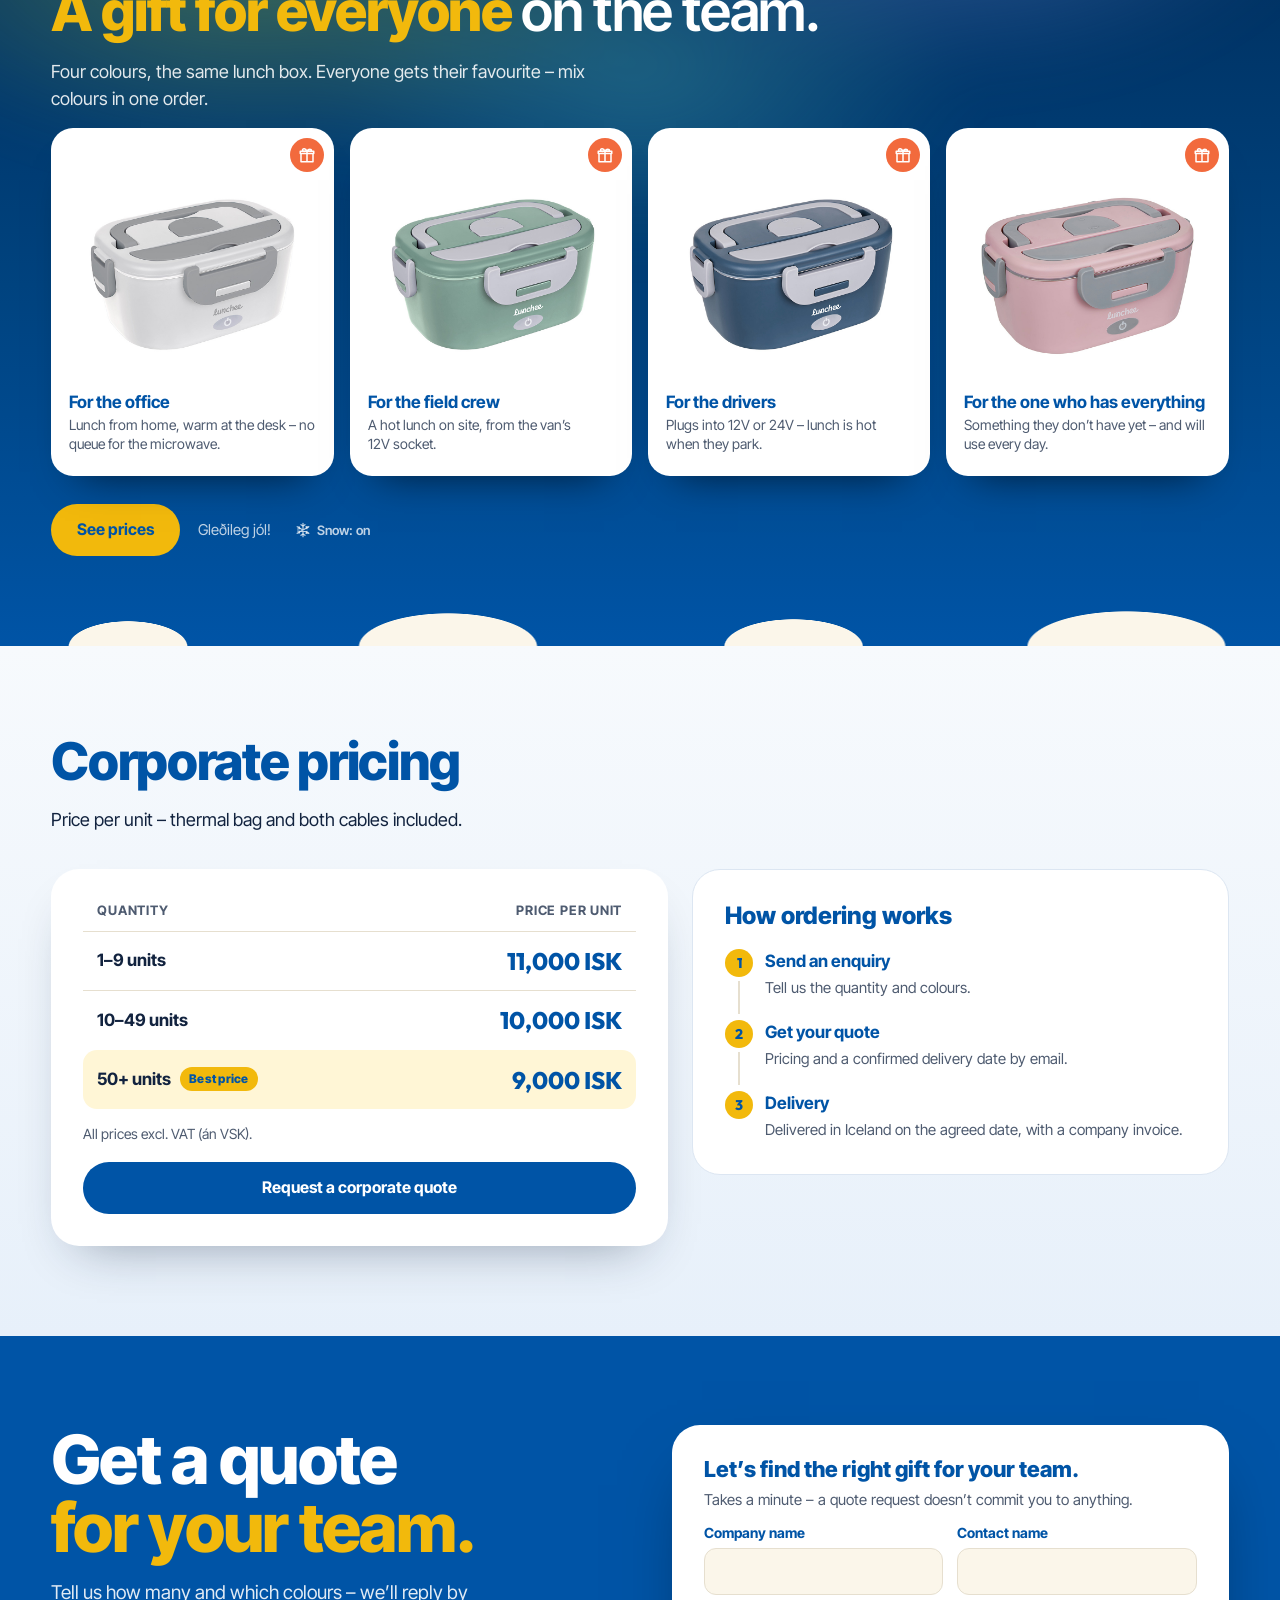
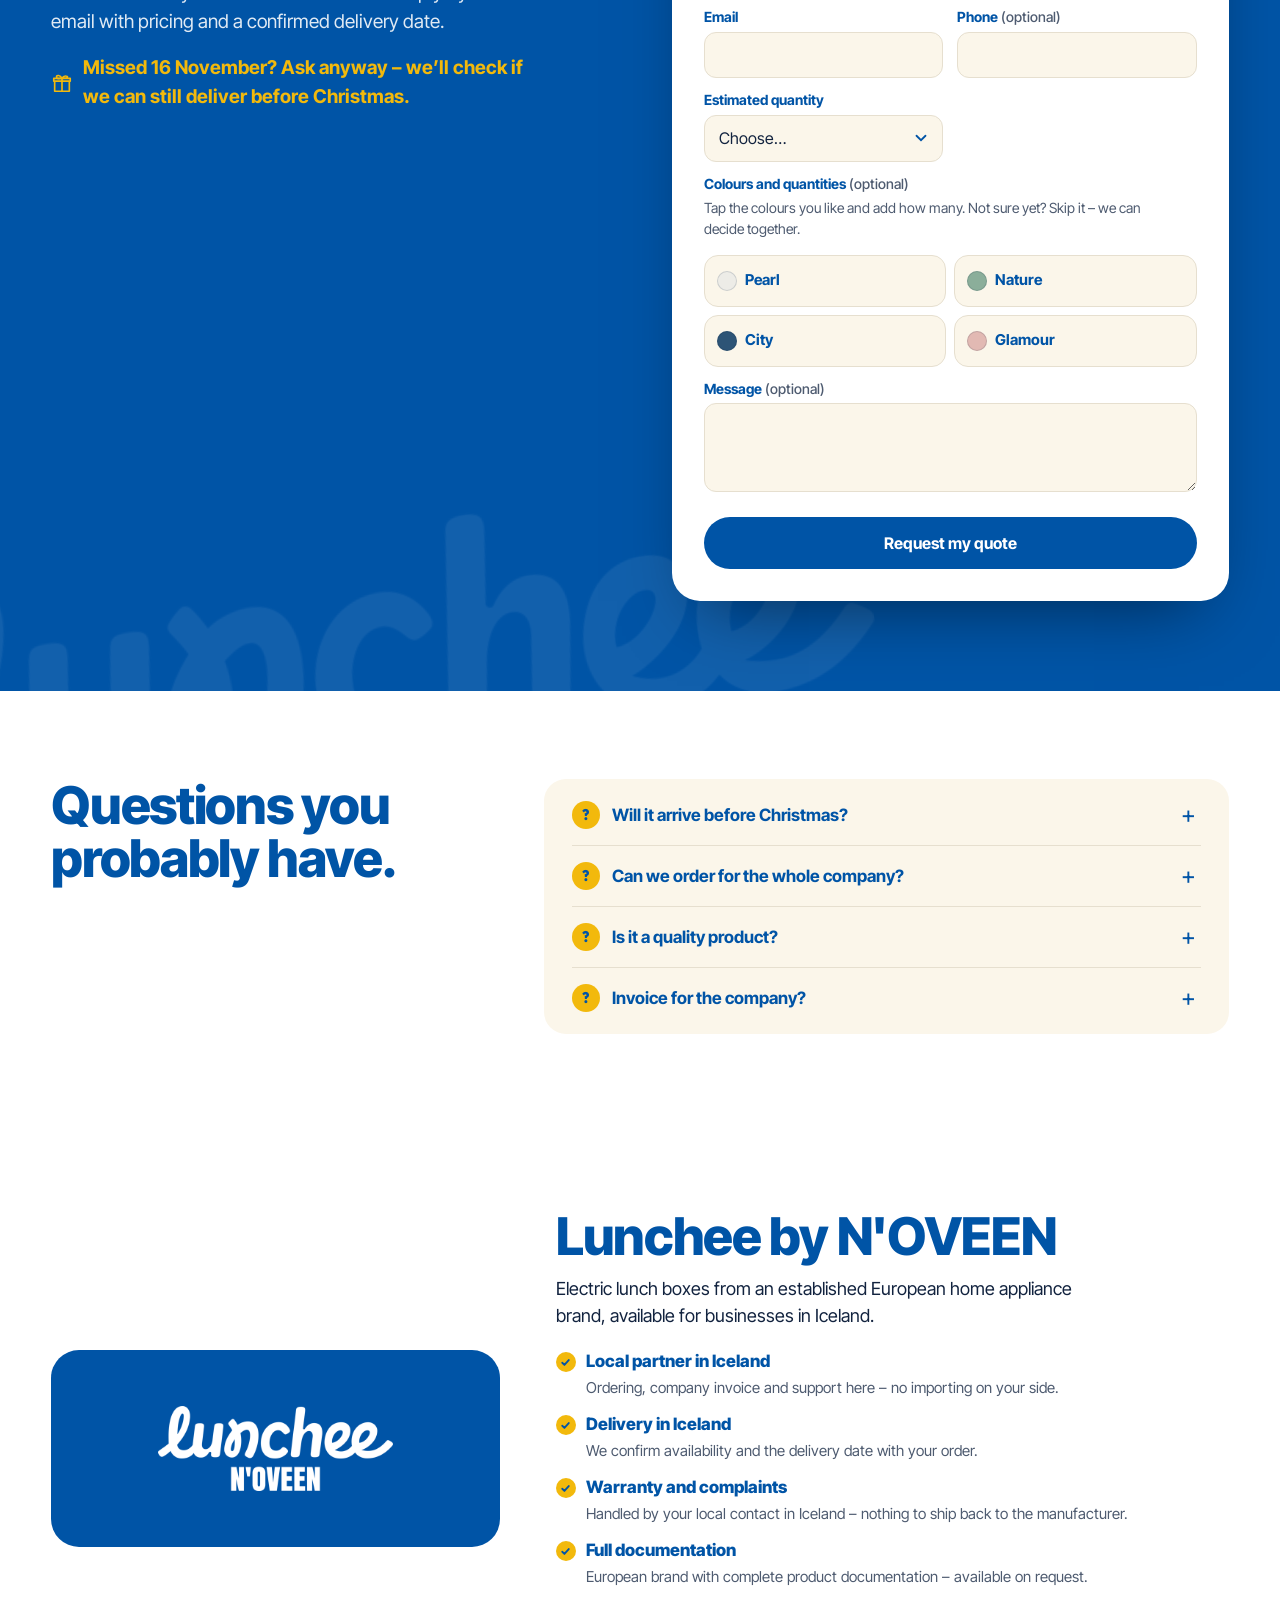
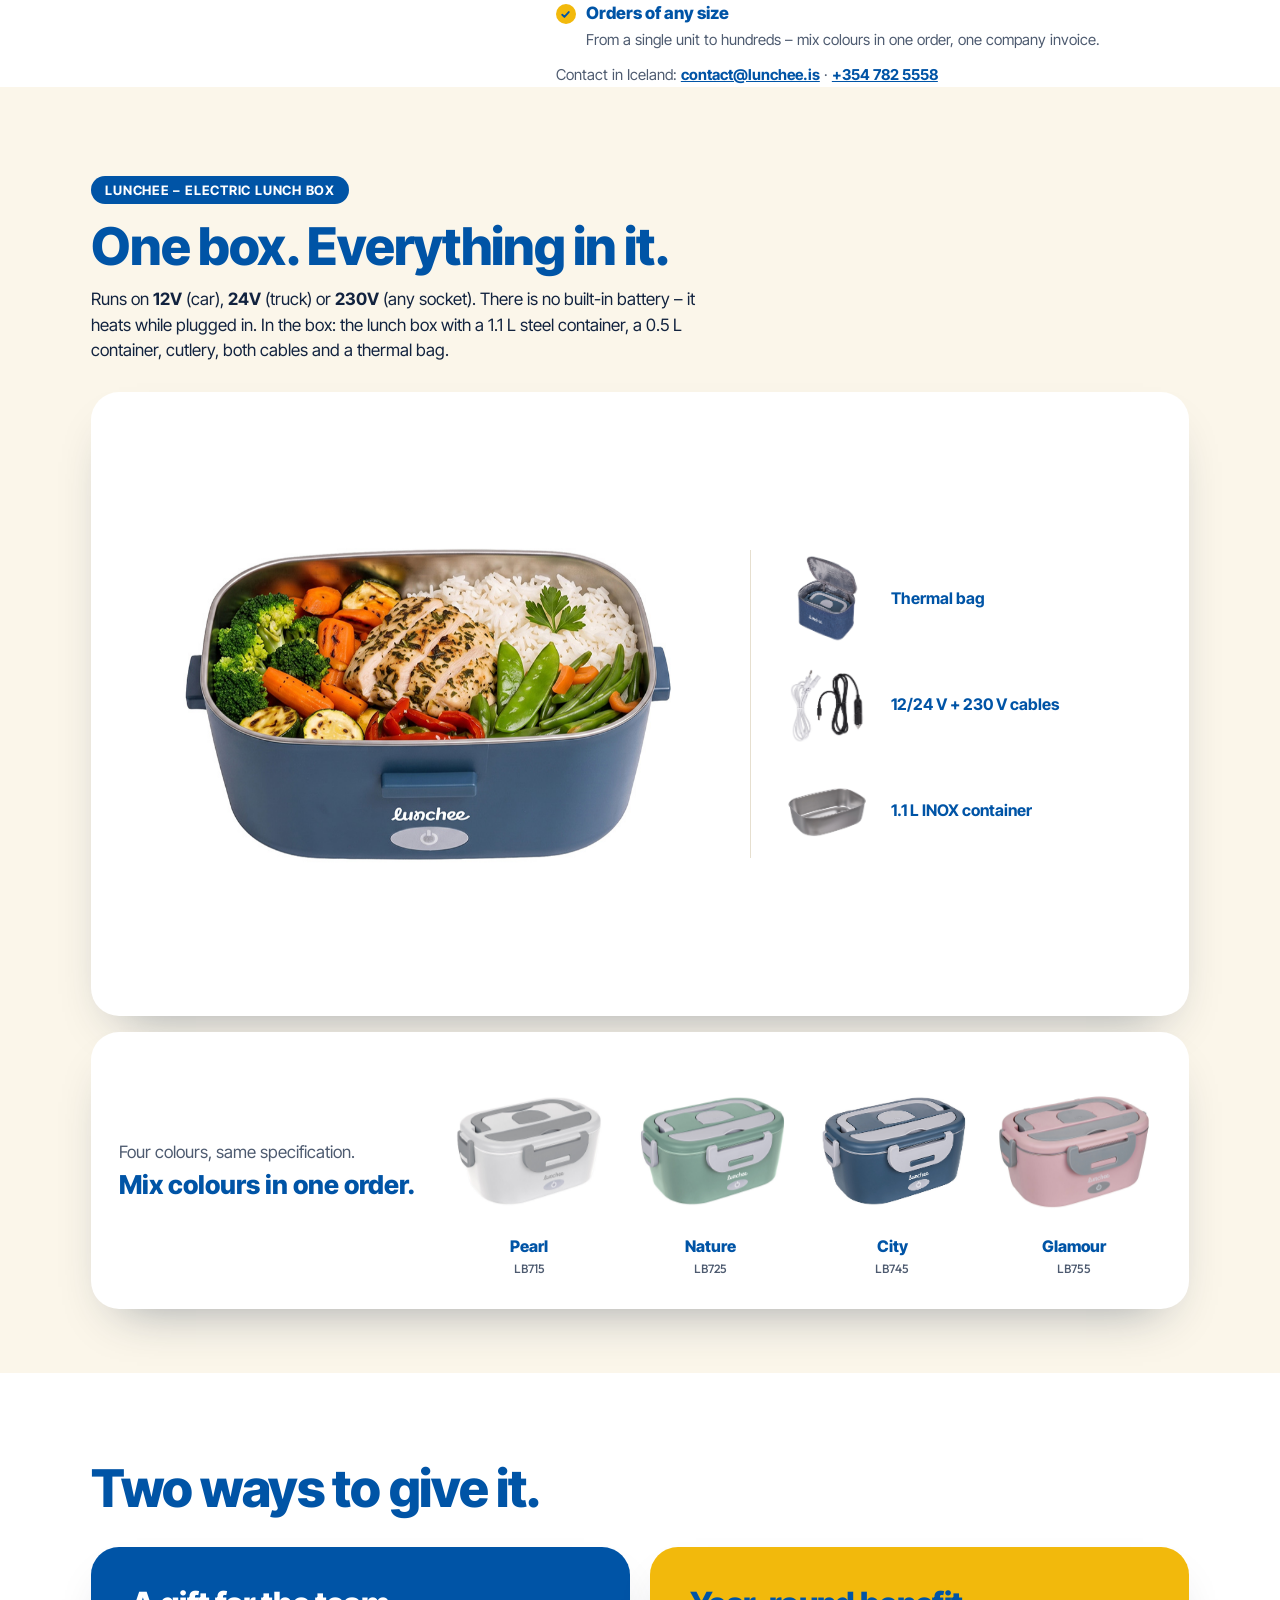
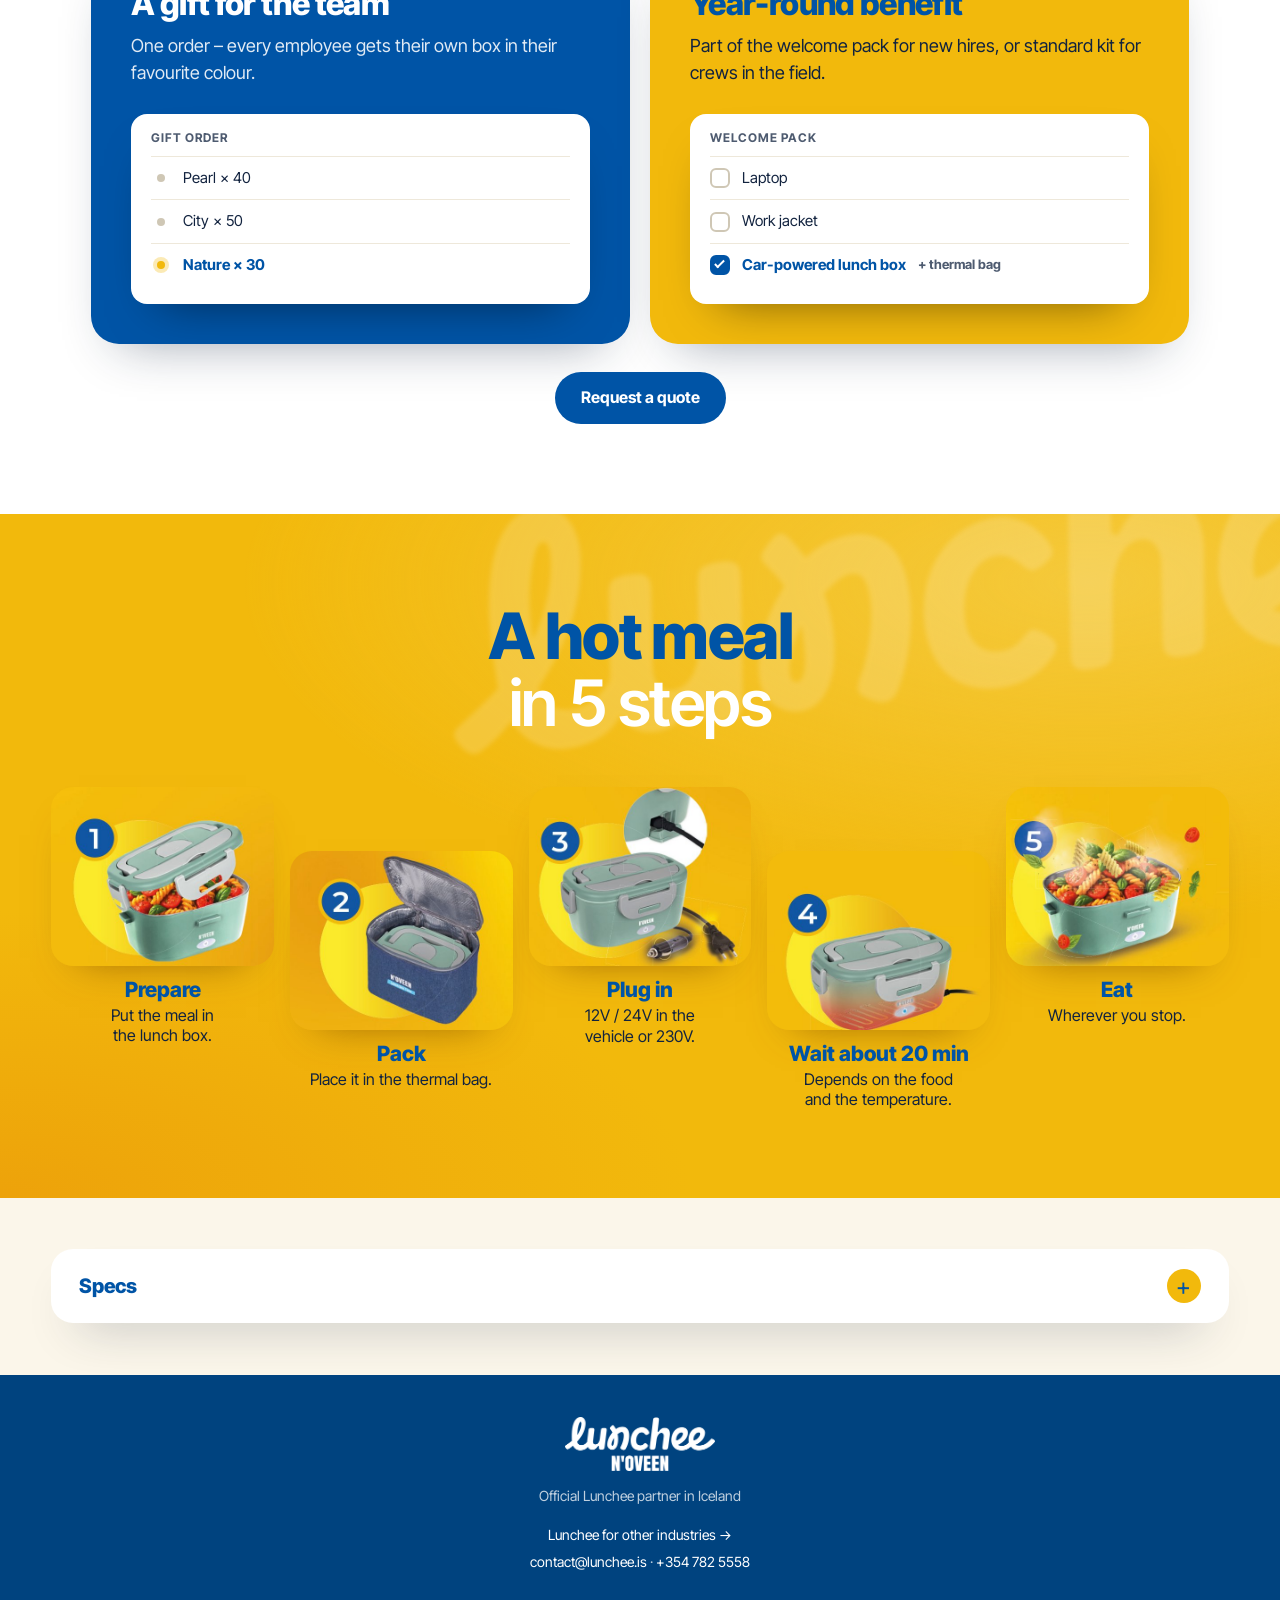
==== commit bedf74c3: "Companies: Christmas order deadline 16 November in hero and form note, 'ask anyway' after it Co-Auth" ====
--- a/index.html
+++ b/index.html
@@ -27,7 +27,7 @@
 <link rel="preconnect" href="https://fonts.googleapis.com">
 <link rel="preconnect" href="https://fonts.gstatic.com" crossorigin>
 <link href="https://fonts.googleapis.com/css2?family=Inter+Tight:wght@400..800&family=Outfit:wght@500..800&display=swap" rel="stylesheet">
-<link rel="stylesheet" href="css/style.css?v=20261029-6">
+<link rel="stylesheet" href="css/style.css?v=20261029-7">
 </head>
 <body>
 
@@ -84,6 +84,7 @@
       <!-- Price line: companies only (see "hero" in content.js) -->
       <p class="hero__price reveal-load" style="--d:4" data-hero-price hidden></p>
       <div class="hero__actions reveal-load" style="--d:4"><a class="btn" href="#contact" data-to-form data-track="hero_business_pricing" data-i18n="hero.cta">Get business pricing</a><a class="btn btn--ghost" href="#steps" data-track="hero_how_it_works" data-hero-cta2 data-i18n="hero.cta2">See how it works</a></div>
+      <p class="hero__deadline reveal-load" style="--d:5" data-hero-deadline hidden></p>
     </div>
     <figure class="hero__photo reveal-load" style="--d:2">
       <!-- Gimmie the Trip expedition photo -->
@@ -314,7 +315,7 @@
   <p class="foot__contact"><a href="mailto:contact@lunchee.is">contact@lunchee.is</a> · <a href="tel:+3547825558">+354 782 5558</a></p>
 </footer>
 
-<script src="js/content.js?v=20261029-6" defer></script>
-<script src="js/main.js?v=20261029-6" defer></script>
+<script src="js/content.js?v=20261029-7" defer></script>
+<script src="js/main.js?v=20261029-7" defer></script>
 </body>
 </html>
--- a/css/style.css
+++ b/css/style.css
@@ -197,6 +197,11 @@
 .hero__price span { font-size: 14px; font-weight: 600; color: var(--muted); }
 .hero__price + .hero__actions { margin-top: 20px; }
 .hero__actions { margin-top: 26px; display: flex; gap: 12px; flex-wrap: wrap; }
+.hero__deadline { margin-top: 18px; display: flex; gap: 10px; align-items: flex-start; }
+.hero__deadline[hidden] { display: none; }
+.hero__deadline .ico { flex: none; width: 22px; height: 22px; margin-top: 1px; stroke: var(--blue); }
+.hero__deadline b { display: block; font-weight: 800; color: var(--ink); }
+.hero__deadline small { display: block; margin-top: 2px; font-size: 13px; color: var(--muted); }
 .hero__photo { position: relative; border-radius: 28px; overflow: visible; aspect-ratio: 4 / 3.8; }
 .hero__photo > img { width: 100%; height: 100%; object-fit: cover; object-position: 50% 42%; border-radius: 28px; box-shadow: 0 40px 70px -40px rgba(0, 40, 90, .55); }
 .badges { position: absolute; left: 14px; bottom: 14px; display: flex; flex-wrap: wrap; gap: 8px; }
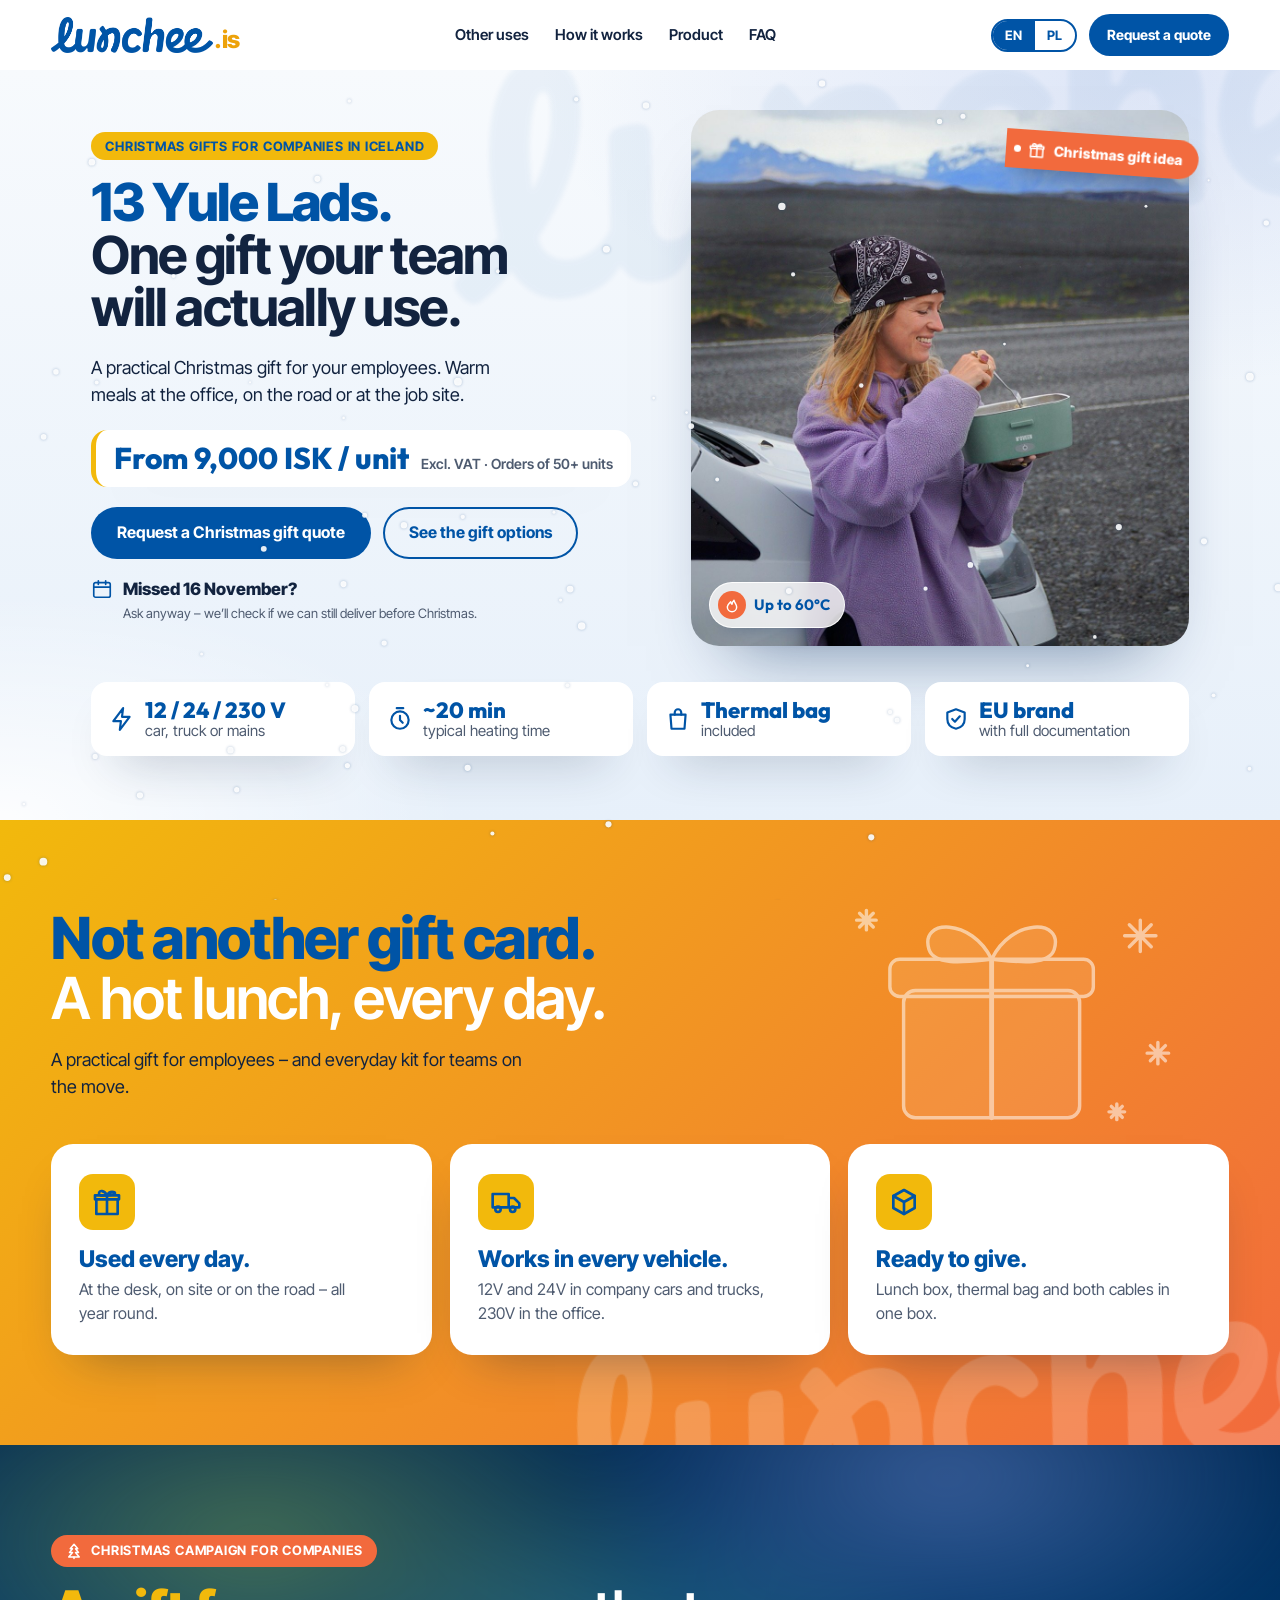
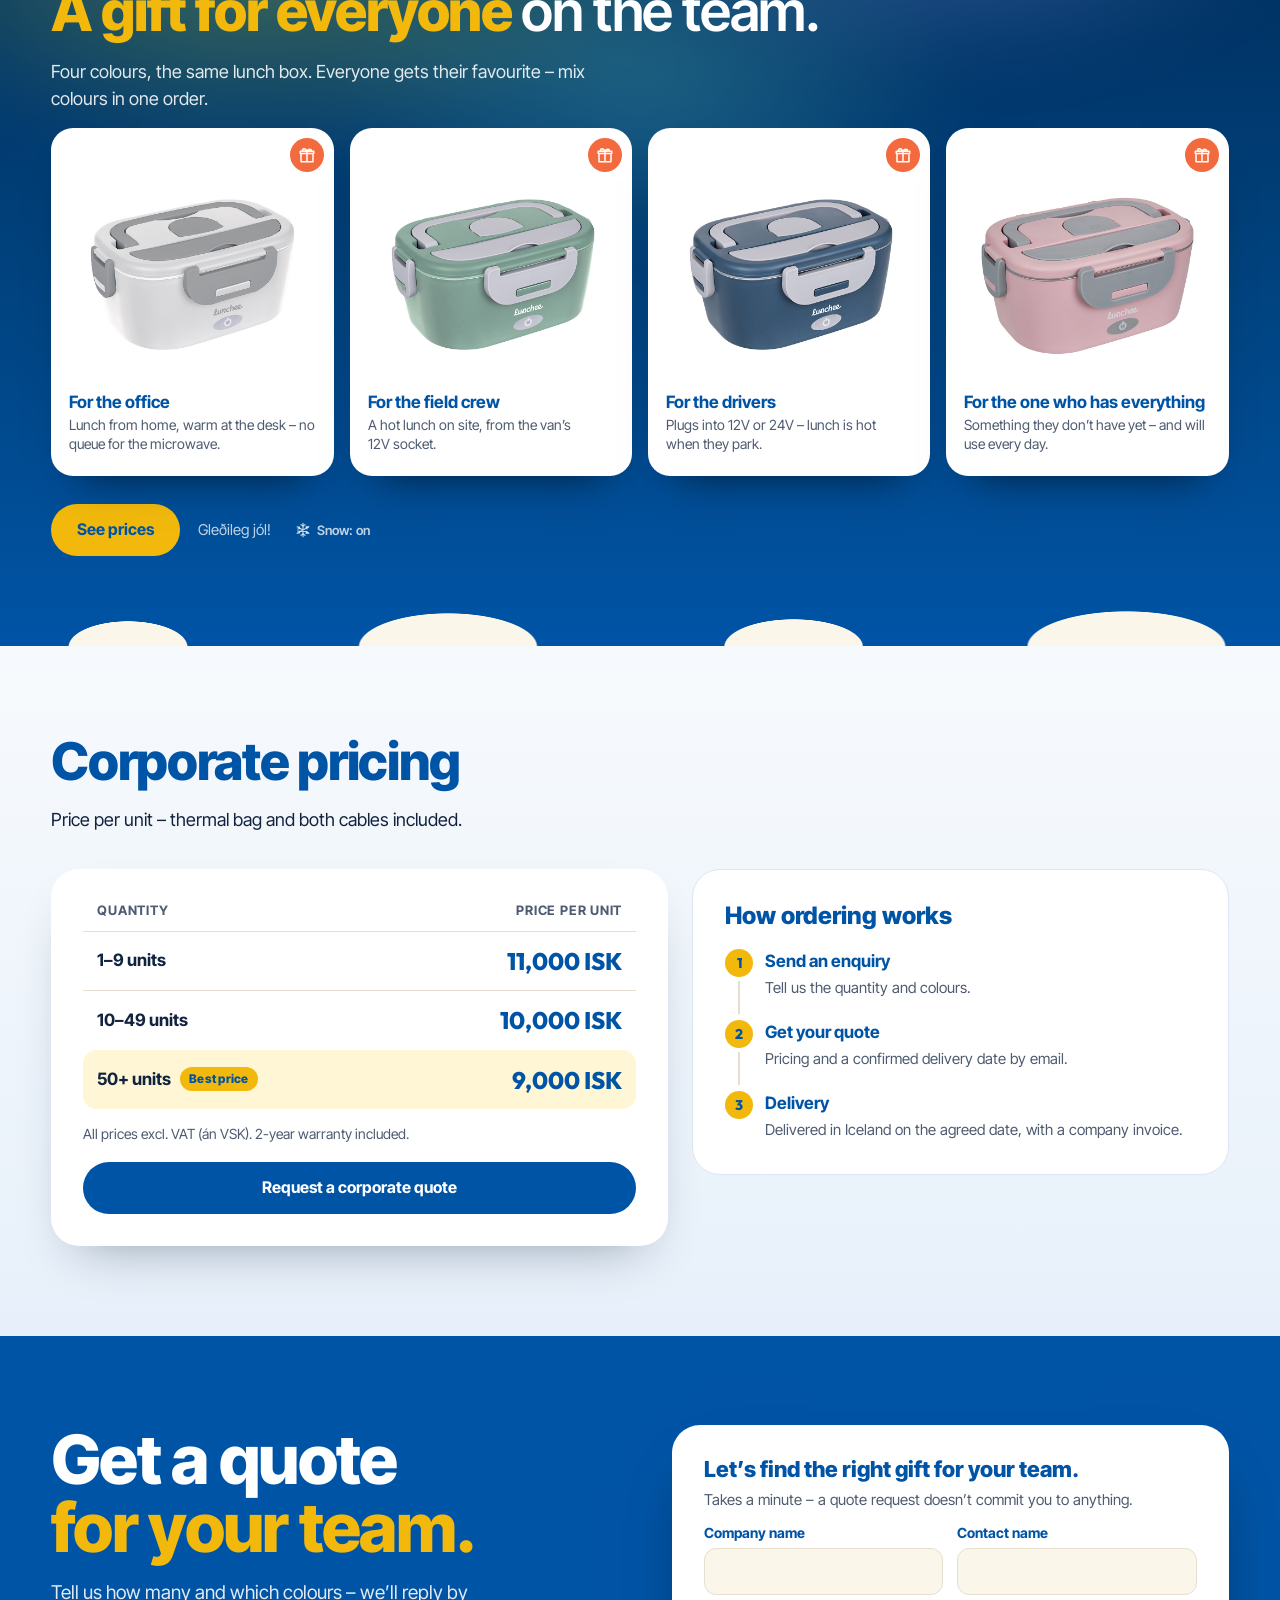
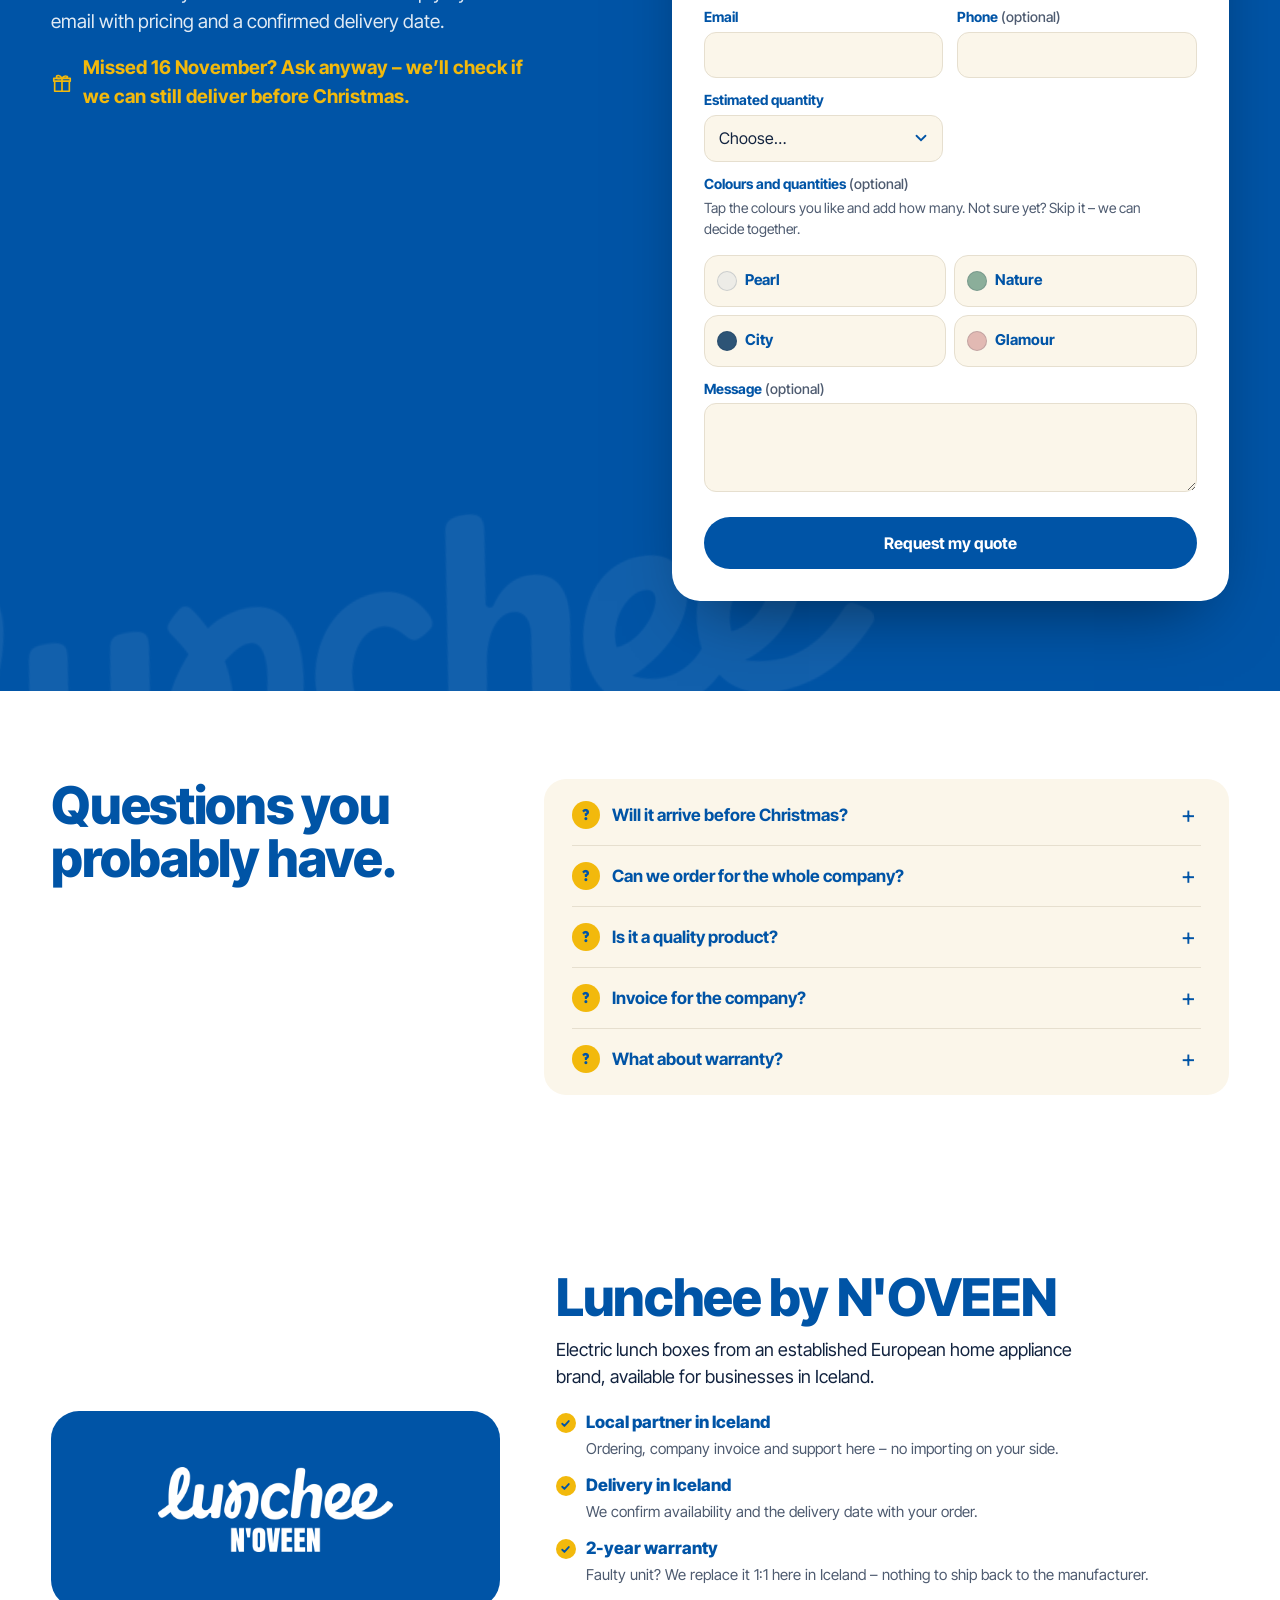
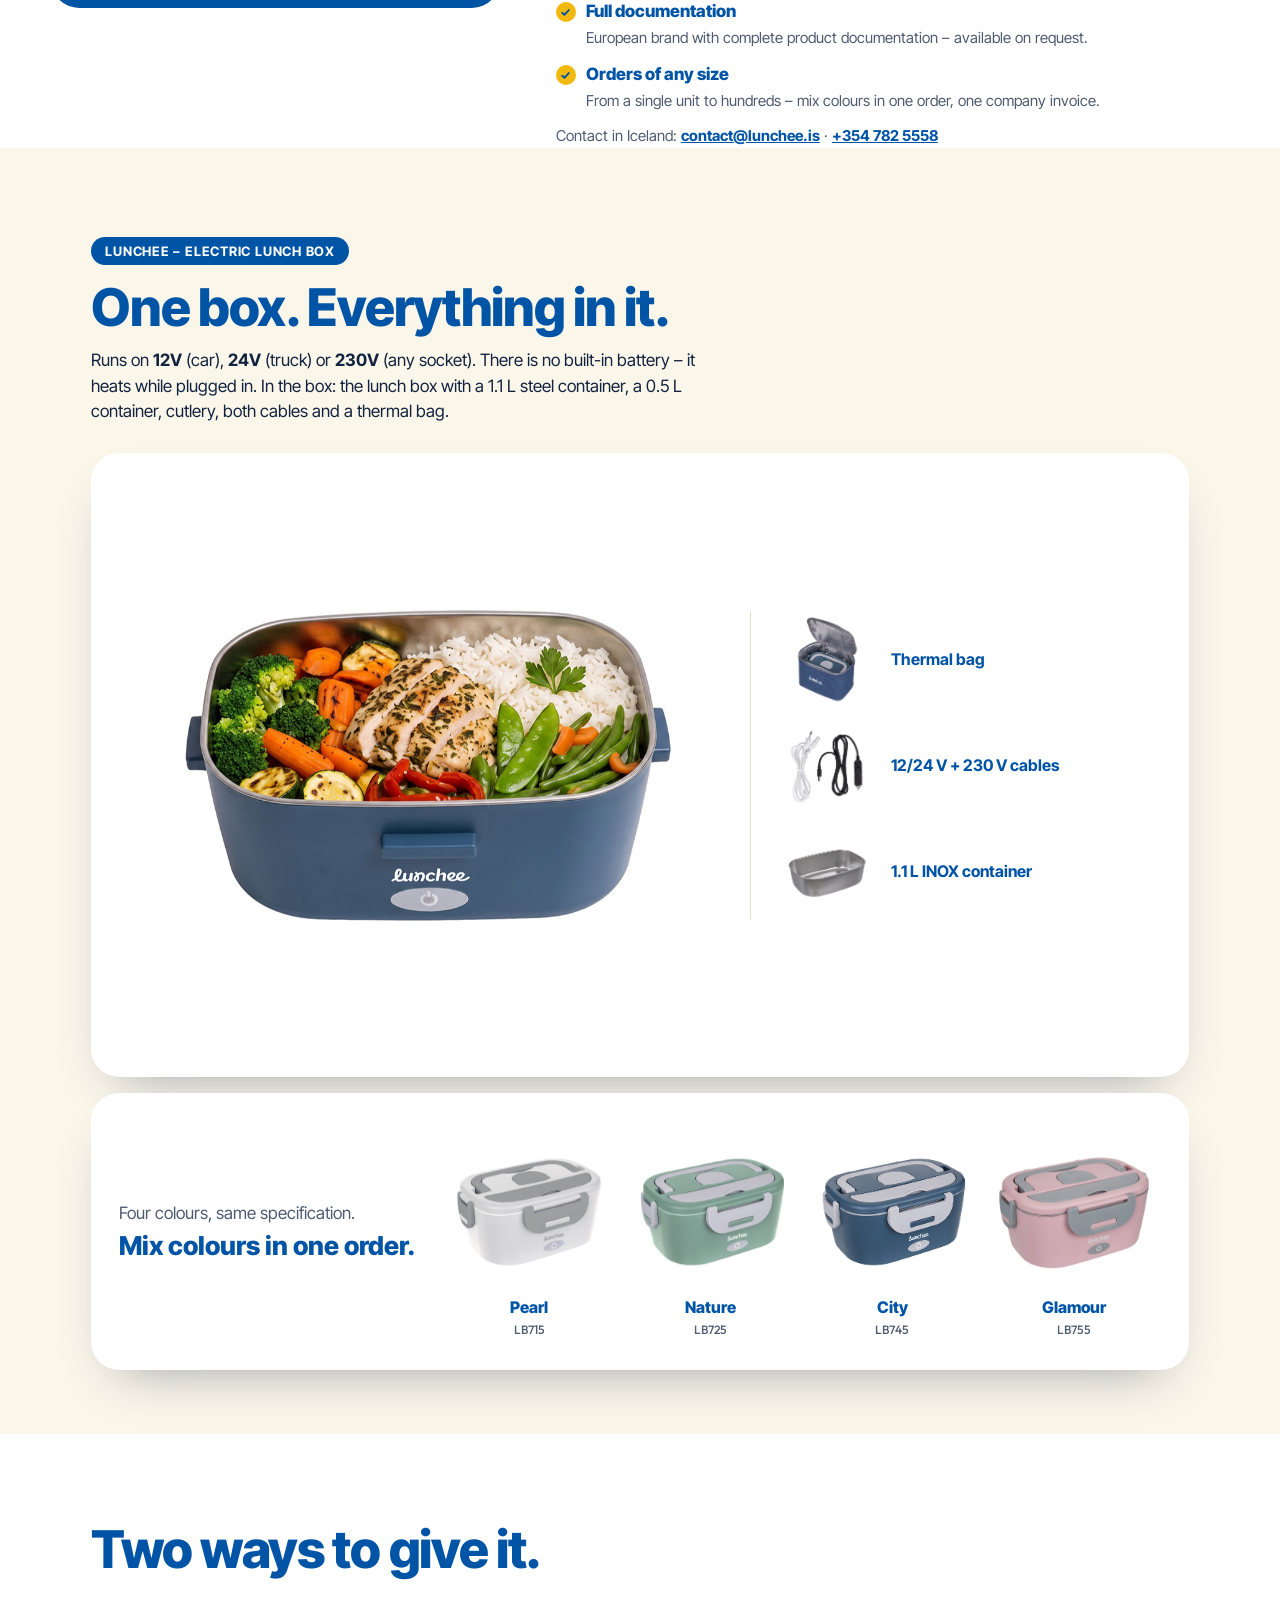
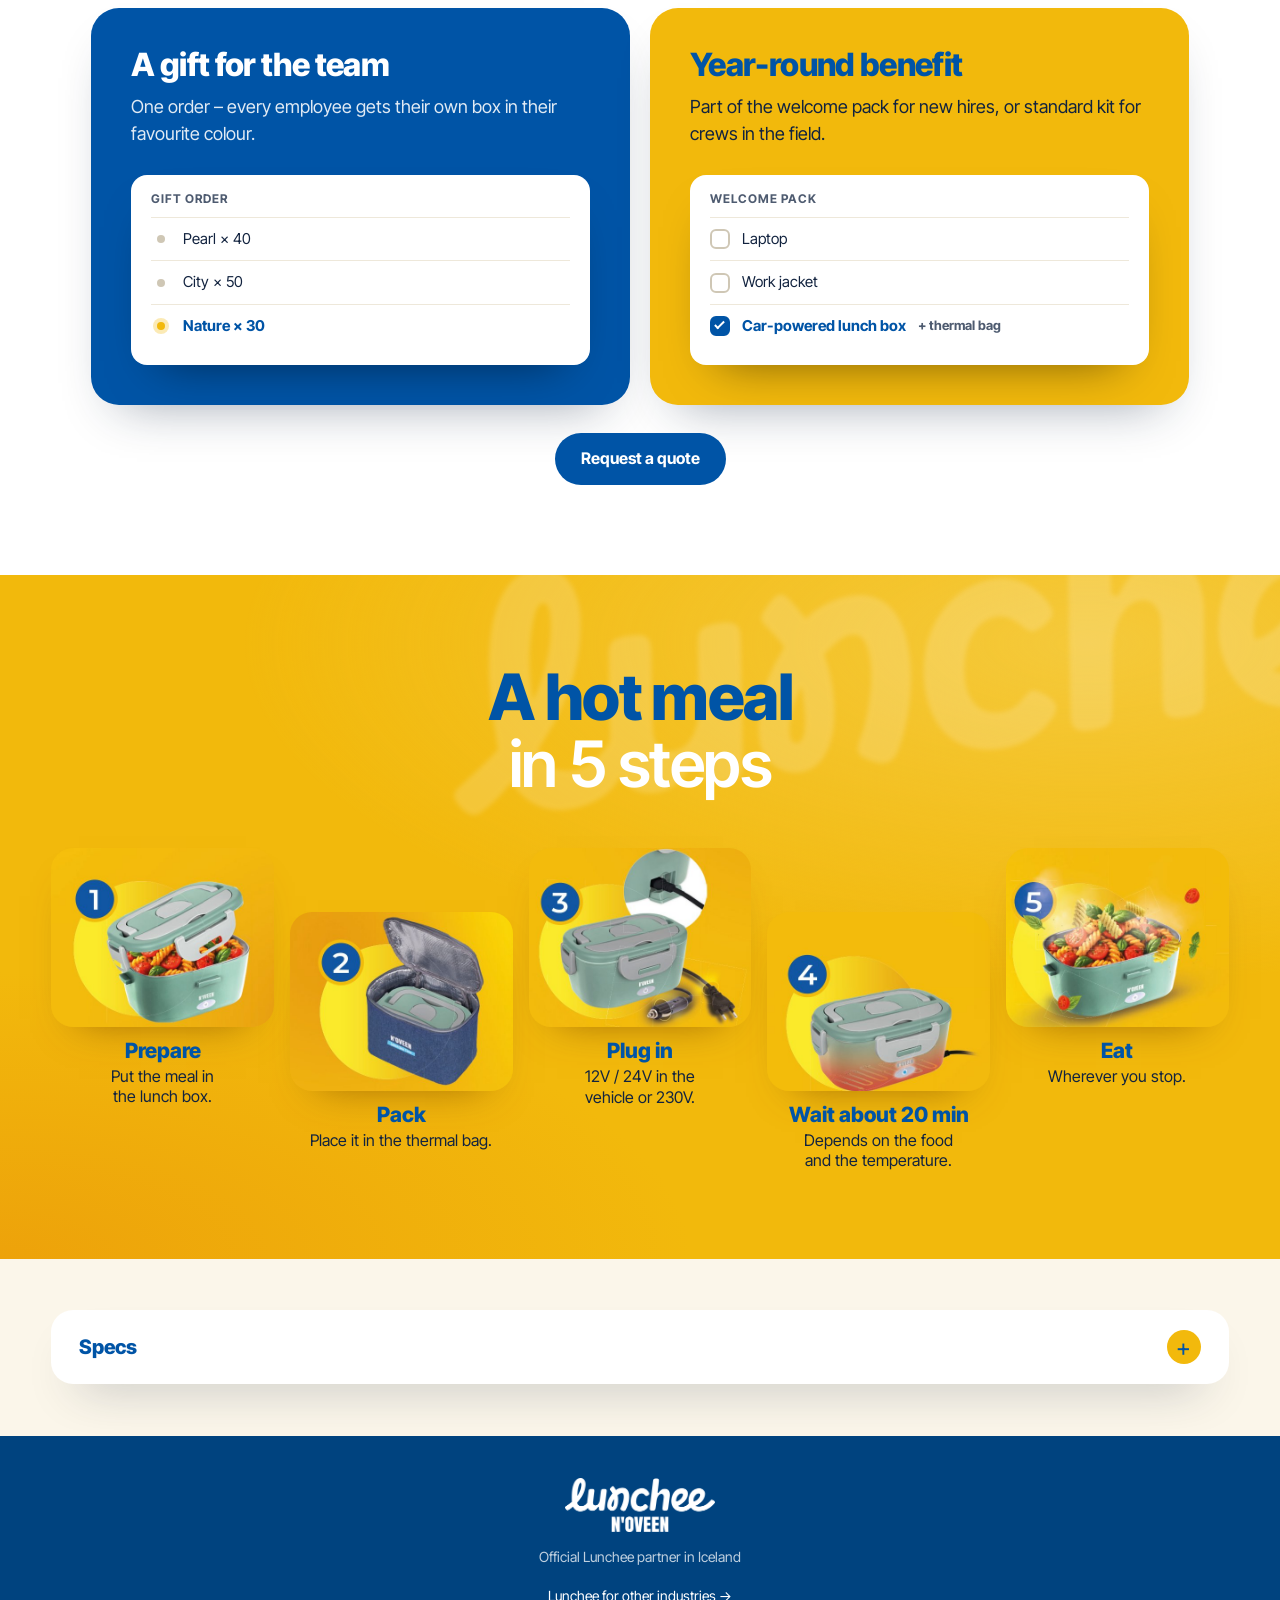
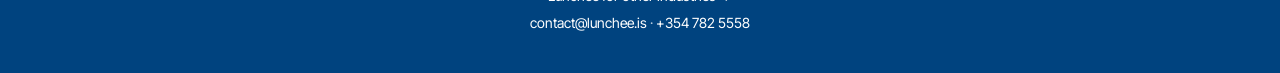
==== commit 2f69a9fe: "2-year warranty with 1:1 replacement on the page (trust block, pricing note, FAQ) Co-Authored-By: Cl" ====
--- a/index.html
+++ b/index.html
@@ -27,7 +27,7 @@
 <link rel="preconnect" href="https://fonts.googleapis.com">
 <link rel="preconnect" href="https://fonts.gstatic.com" crossorigin>
 <link href="https://fonts.googleapis.com/css2?family=Inter+Tight:wght@400..800&family=Outfit:wght@500..800&display=swap" rel="stylesheet">
-<link rel="stylesheet" href="css/style.css?v=20261029-7">
+<link rel="stylesheet" href="css/style.css?v=20261030-1">
 </head>
 <body>
 
@@ -246,7 +246,7 @@
         <ul class="trust__list">
           <li><b data-i18n="trust.1">Local partner in Iceland</b><span data-i18n="trust.1s">Ordering, company invoice and support here – no importing on your side.</span></li>
           <li><b data-i18n="trust.2">Delivery in Iceland</b><span data-i18n="trust.2s">We confirm availability and the delivery date with your order.</span></li>
-          <li><b data-i18n="trust.3">Warranty and complaints</b><span data-i18n="trust.3s">Handled by your local contact in Iceland – nothing to ship back to the manufacturer.</span></li>
+          <li><b data-i18n="trust.3">2-year warranty</b><span data-i18n="trust.3s">Faulty unit? We replace it 1:1 here in Iceland – nothing to ship back to the manufacturer.</span></li>
           <li><b data-i18n="trust.4">Full documentation</b><span data-i18n="trust.4s">European brand with complete product documentation – available on request.</span></li>
           <li><b data-i18n="trust.5">Orders of any size</b><span data-i18n="trust.5s">From a single unit to hundreds – mix colours in one order, one company invoice.</span></li>
         </ul>
@@ -315,7 +315,7 @@
   <p class="foot__contact"><a href="mailto:contact@lunchee.is">contact@lunchee.is</a> · <a href="tel:+3547825558">+354 782 5558</a></p>
 </footer>
 
-<script src="js/content.js?v=20261029-7" defer></script>
-<script src="js/main.js?v=20261029-7" defer></script>
+<script src="js/content.js?v=20261030-1" defer></script>
+<script src="js/main.js?v=20261030-1" defer></script>
 </body>
 </html>
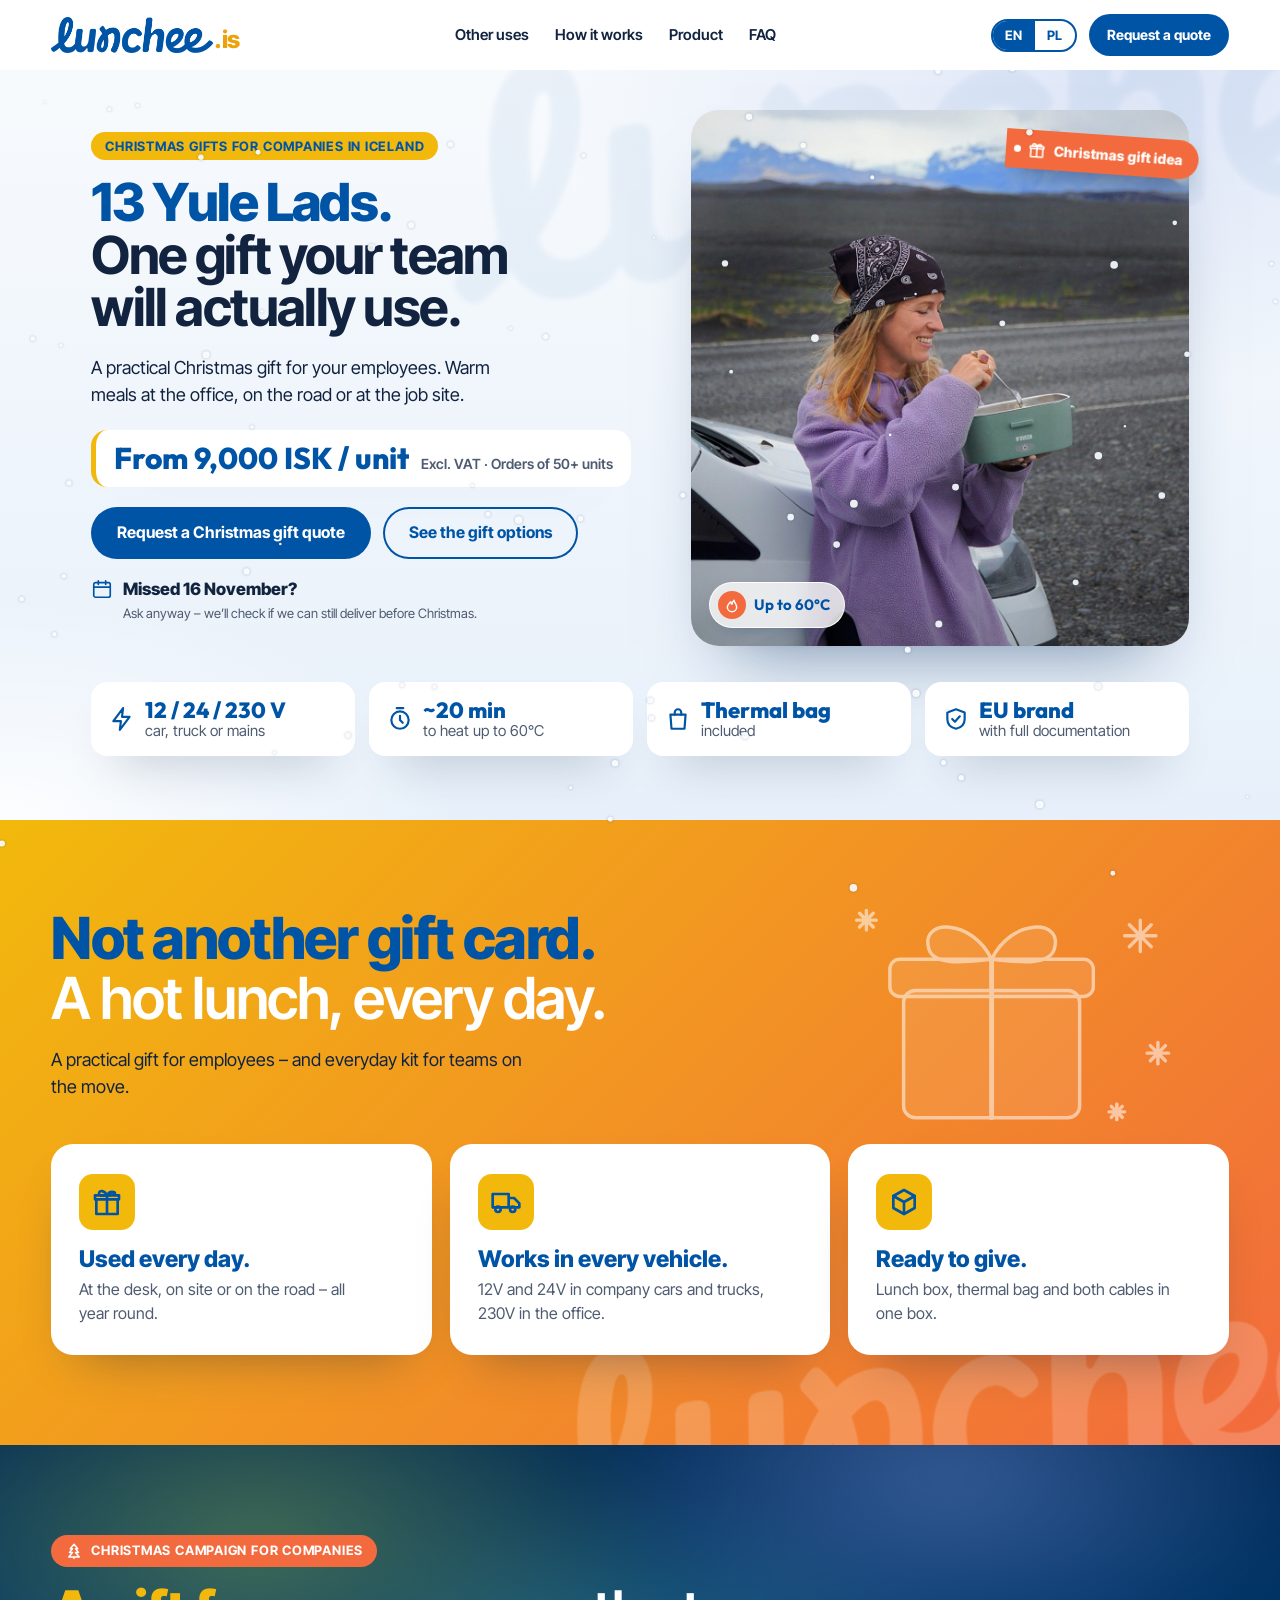
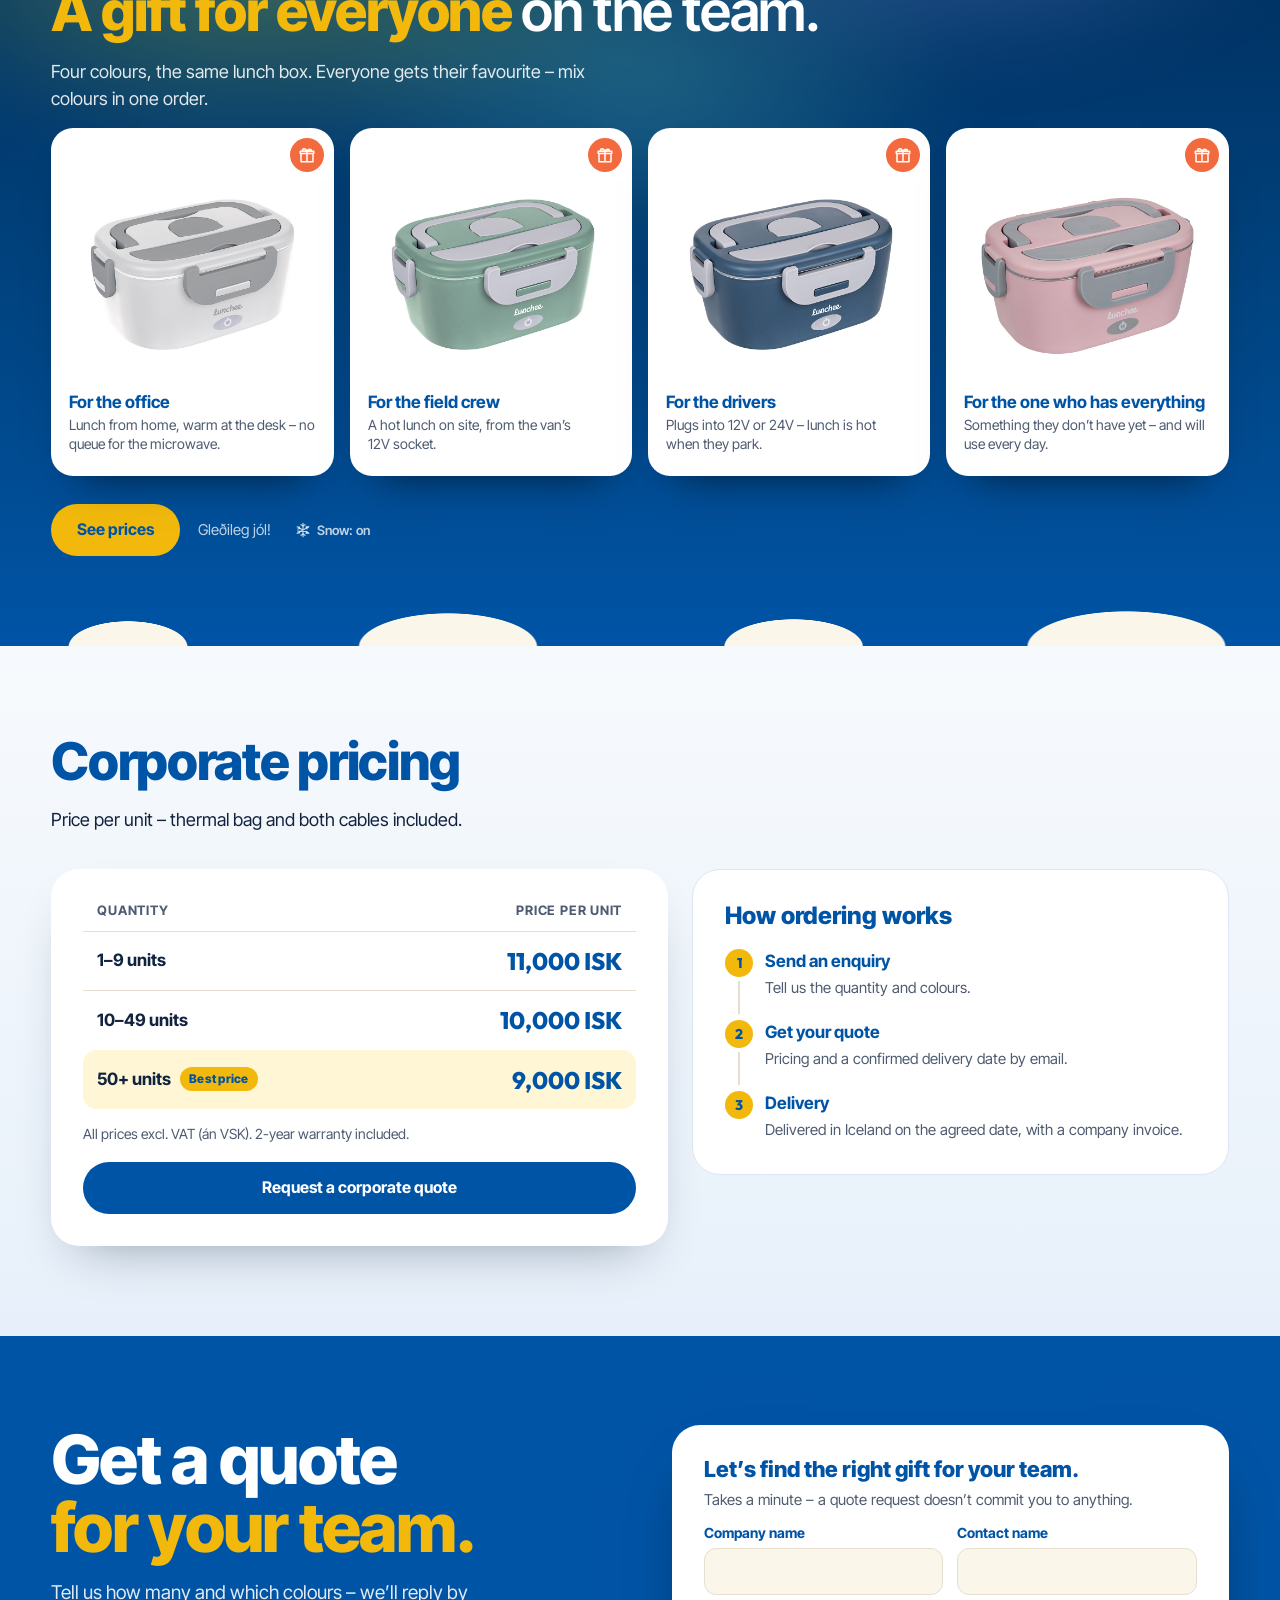
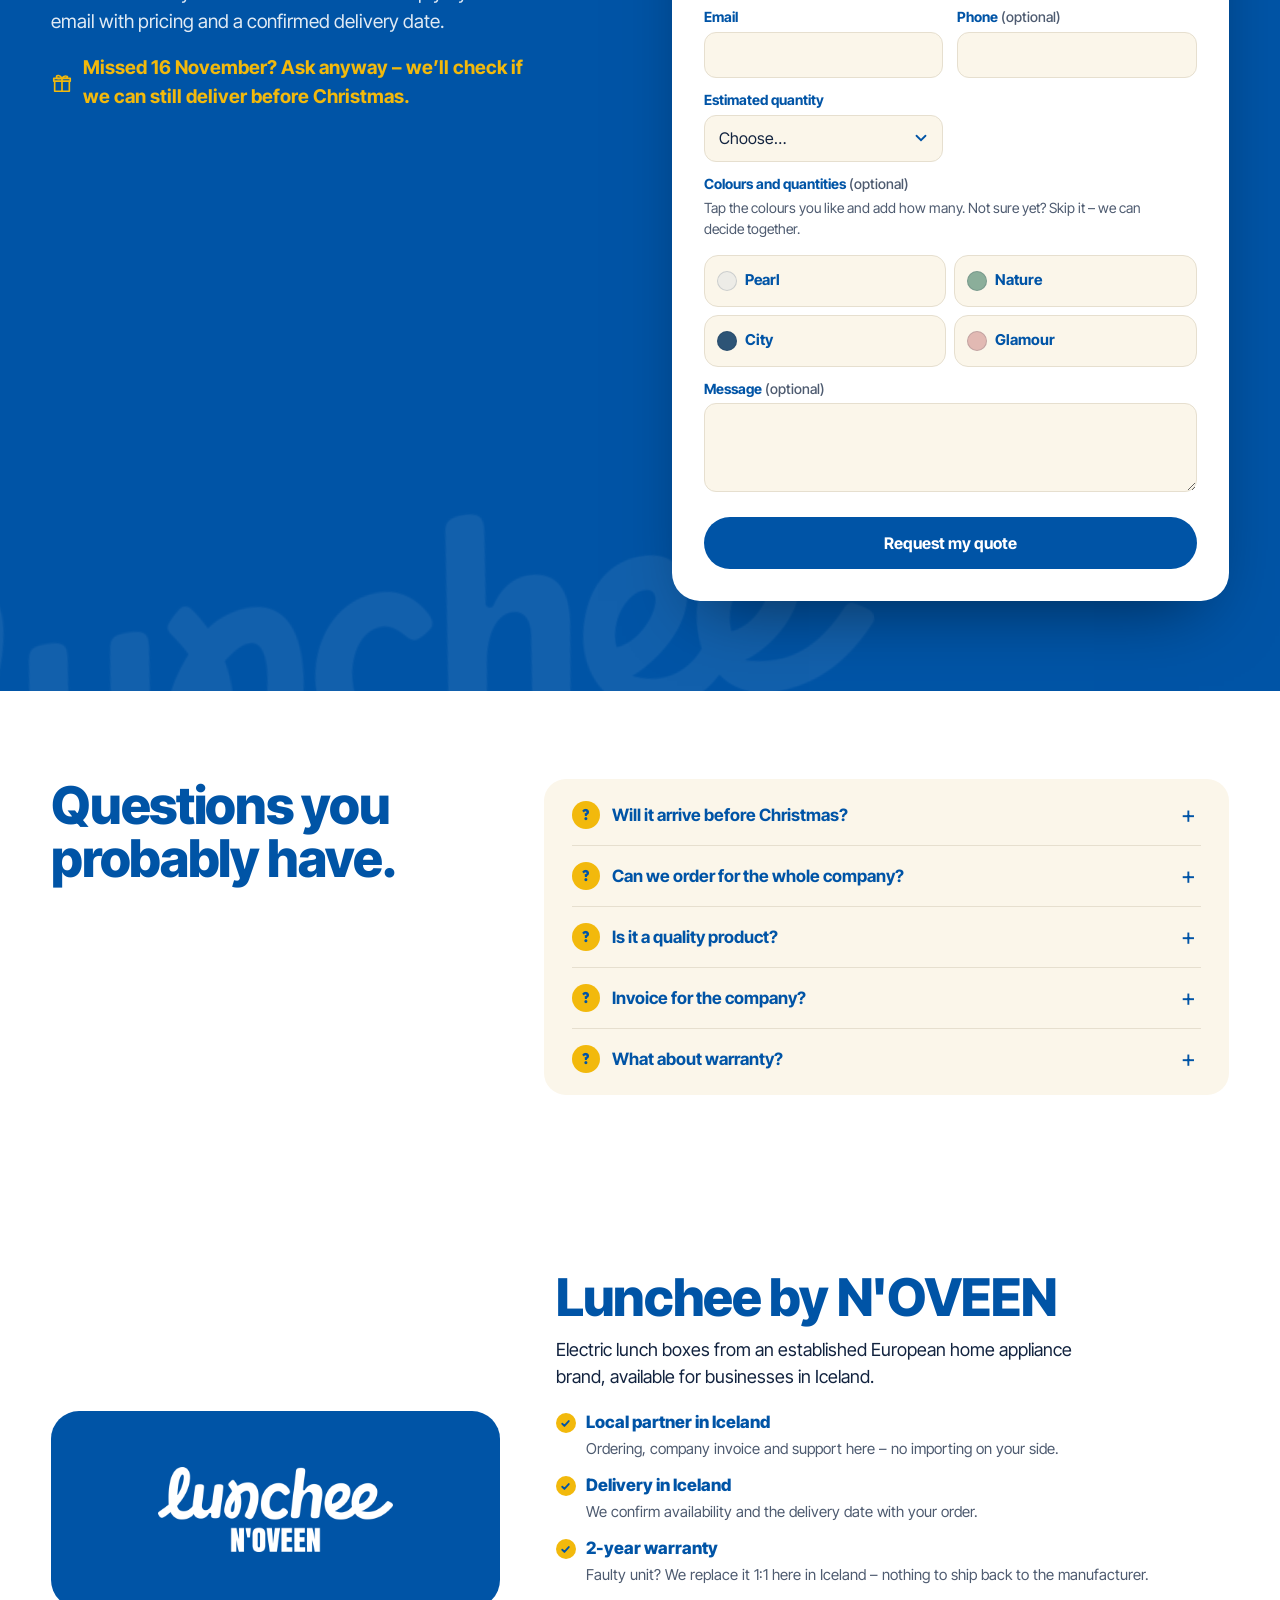
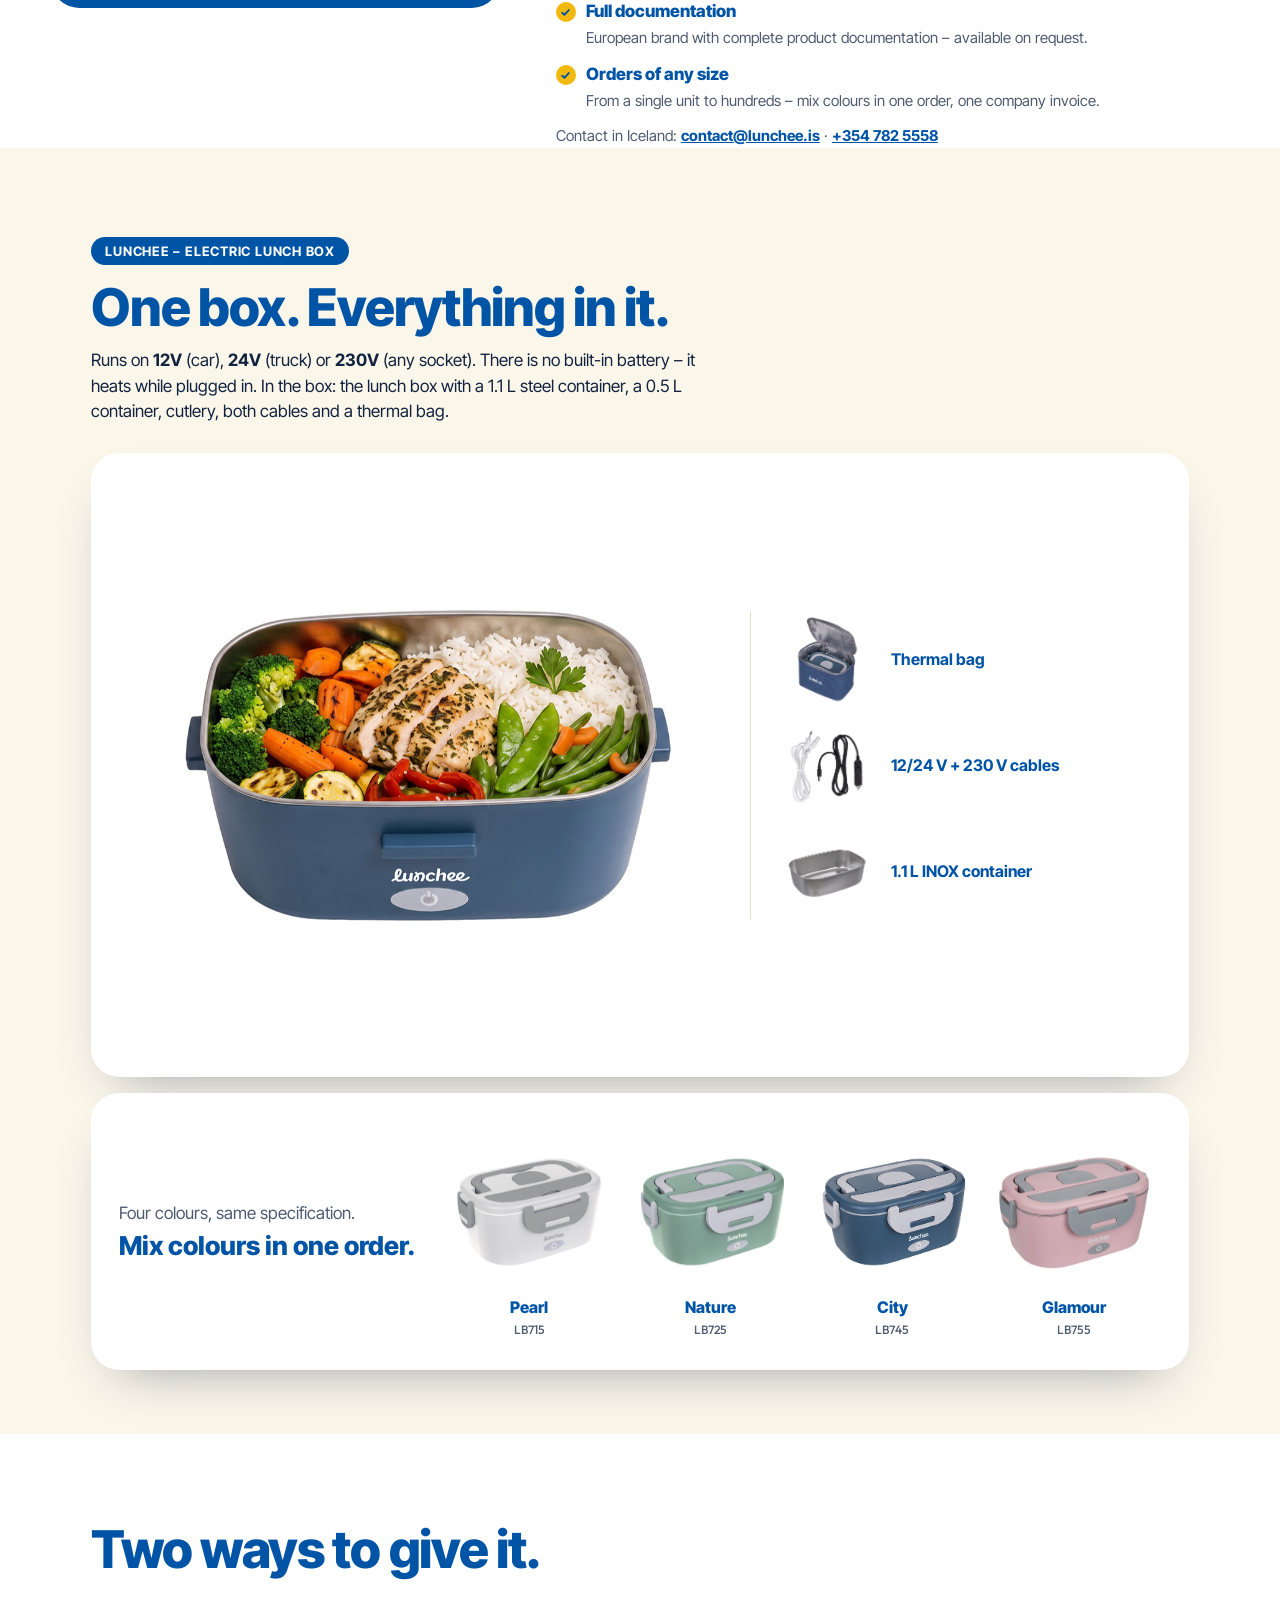
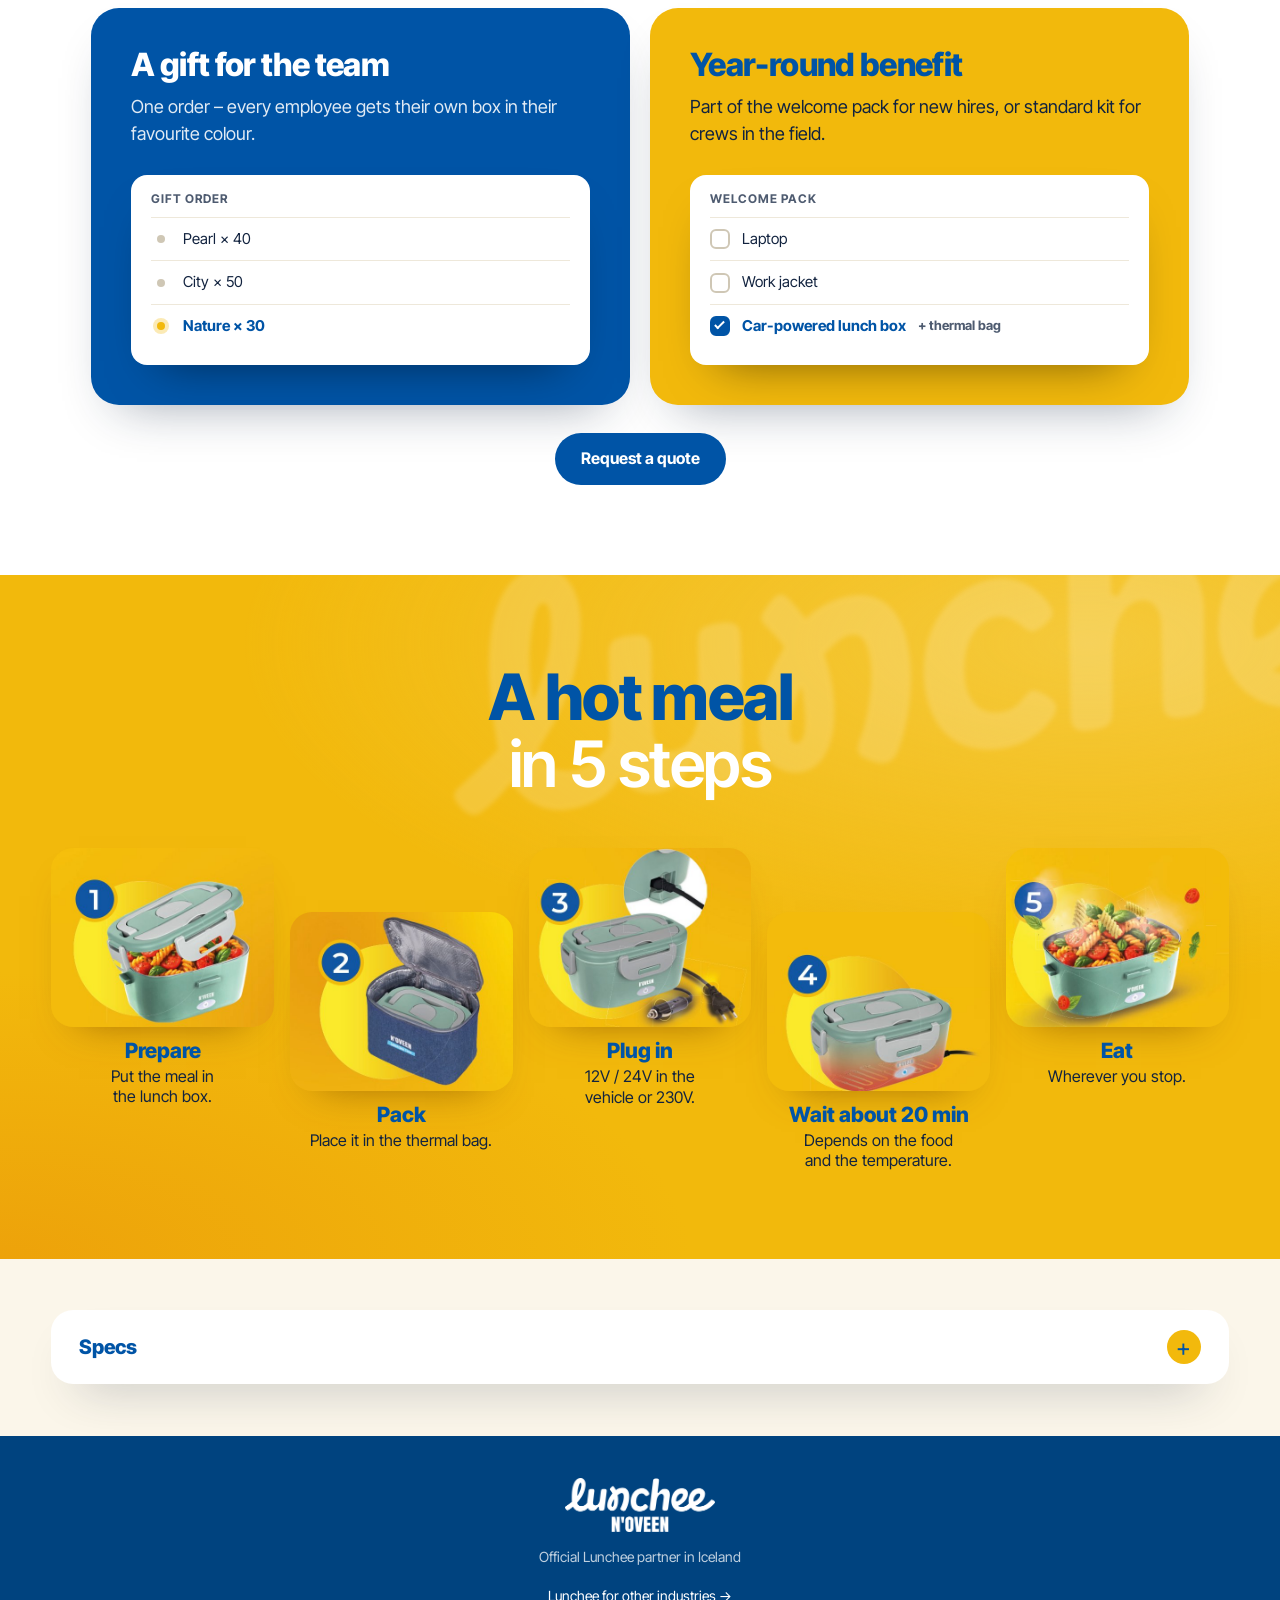
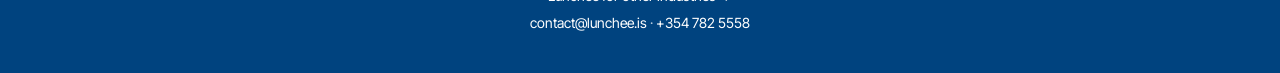
==== commit dbb49000: "Hero stat: ~20 min to heat up to 60°C Co-Authored-By: Claude Opus 5.5 <noreply@anthropic.com>" ====
--- a/index.html
+++ b/index.html
@@ -27,7 +27,7 @@
 <link rel="preconnect" href="https://fonts.googleapis.com">
 <link rel="preconnect" href="https://fonts.gstatic.com" crossorigin>
 <link href="https://fonts.googleapis.com/css2?family=Inter+Tight:wght@400..800&family=Outfit:wght@500..800&display=swap" rel="stylesheet">
-<link rel="stylesheet" href="css/style.css?v=20261030-1">
+<link rel="stylesheet" href="css/style.css?v=20261030-2">
 </head>
 <body>
 
@@ -96,7 +96,7 @@
     </figure>
     <ul class="facts reveal-load" style="--d:5">
       <li><svg class="ico" viewBox="0 0 24 24" aria-hidden="true"><path d="M13 2 4 14h7l-1 8 9-12h-7z"/></svg><b>12 / 24 / 230 V</b><span data-i18n="stats.1">car, truck or mains</span></li>
-      <li><svg class="ico" viewBox="0 0 24 24" aria-hidden="true"><circle cx="12" cy="13" r="8"/><path d="M12 9v4l2.5 2.5M9 2h6"/></svg><b>~20 min</b><span data-i18n="stats.2">typical heating time</span></li>
+      <li><svg class="ico" viewBox="0 0 24 24" aria-hidden="true"><circle cx="12" cy="13" r="8"/><path d="M12 9v4l2.5 2.5M9 2h6"/></svg><b>~20 min</b><span data-i18n="stats.2">to heat up to 60°C</span></li>
       <li><svg class="ico" viewBox="0 0 24 24" aria-hidden="true"><path d="M5 8h14l-1 13H6z"/><path d="M9 8V6a3 3 0 0 1 6 0v2"/></svg><b data-i18n="stats.3b">Thermal bag</b><span data-i18n="stats.3">included</span></li>
       <li><svg class="ico" viewBox="0 0 24 24" aria-hidden="true"><path d="M12 3 4 6v6c0 5 3.5 8 8 9 4.5-1 8-4 8-9V6z"/><path d="m8.5 12 2.5 2.5 4.5-5"/></svg><b data-i18n="stats.4b">EU brand</b><span data-i18n="stats.4">with full documentation</span></li>
     </ul>
@@ -315,7 +315,7 @@
   <p class="foot__contact"><a href="mailto:contact@lunchee.is">contact@lunchee.is</a> · <a href="tel:+3547825558">+354 782 5558</a></p>
 </footer>
 
-<script src="js/content.js?v=20261030-1" defer></script>
-<script src="js/main.js?v=20261030-1" defer></script>
+<script src="js/content.js?v=20261030-2" defer></script>
+<script src="js/main.js?v=20261030-2" defer></script>
 </body>
 </html>
